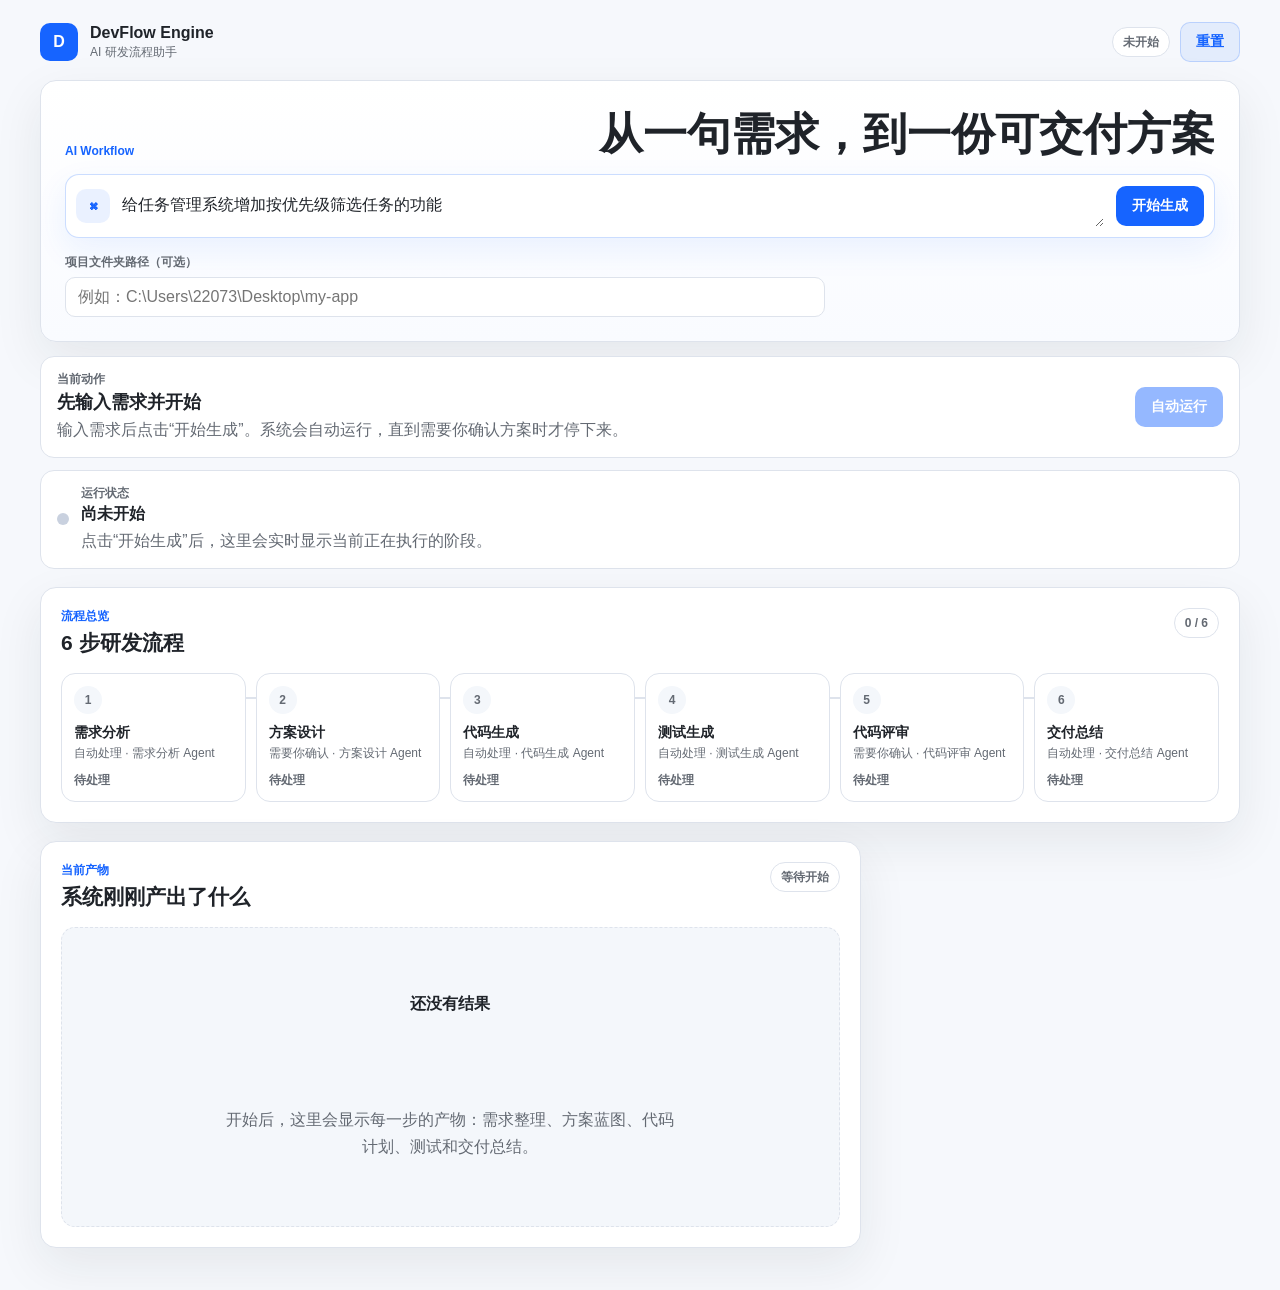
==== index.html @ 7a8cbd8c "feat: bind workflow to project folder path" ====
<!DOCTYPE html>
<html lang="zh-CN">
<head>
  <meta charset="UTF-8">
  <meta name="viewport" content="width=device-width, initial-scale=1.0">
  <title>DevFlow Engine</title>
  <link rel="stylesheet" href="styles.css">
</head>
<body>
  <main class="app-shell" id="top">
    <header class="app-header">
      <a class="brand" href="#top" aria-label="DevFlow Engine">
        <span class="brand-mark">D</span>
        <span>
          <strong>DevFlow Engine</strong>
          <small>AI 研发流程助手</small>
        </span>
      </a>
      <div class="header-actions">
        <span class="status-pill" id="pipelineStatus">未开始</span>
        <button class="ghost-button" id="resetButton" type="button">重置</button>
      </div>
    </header>

    <section class="command-center" id="runner" aria-labelledby="runnerTitle">
      <div class="intro-copy">
        <p class="eyebrow">AI Workflow</p>
        <h1 id="runnerTitle">从一句需求，到一份可交付方案</h1>
      </div>

      <form class="request-command" id="requestForm">
        <span class="command-icon">⌘</span>
        <textarea id="requirementInput" rows="1">给任务管理系统增加按优先级筛选任务的功能</textarea>
        <button class="primary-button" type="submit">开始生成</button>
      </form>
      <label class="project-path-field" for="projectPathInput">
        <span>项目文件夹路径（可选）</span>
        <input id="projectPathInput" type="text" placeholder="例如：C:\Users\22073\Desktop\my-app">
      </label>
    </section>

    <section class="next-strip" aria-live="polite">
      <div>
        <span>当前动作</span>
        <strong id="nextStepTitle">先输入需求并开始</strong>
        <p id="nextStepHint">点击“开始生成”，系统会先把你的需求整理成可执行的研发任务。</p>
      </div>
      <div class="action-buttons">
        <button class="primary-button" id="runButton" type="button" disabled>自动运行</button>
        <button class="secondary-button hidden" id="autoRunButton" type="button" disabled>自动到确认点</button>
      </div>
    </section>

    <section class="run-monitor" id="runMonitor" aria-live="polite">
      <div class="run-dot" id="runDot"></div>
      <div>
        <span>运行状态</span>
        <strong id="runMonitorTitle">尚未开始</strong>
        <p id="runMonitorDetail">点击“开始生成”后，这里会实时显示当前正在执行的阶段。</p>
      </div>
    </section>

    <section class="flow-board" aria-labelledby="stageTitle">
      <div class="flow-heading">
        <div>
          <p class="eyebrow">流程总览</p>
          <h2 id="stageTitle">6 步研发流程</h2>
        </div>
        <span class="mini-badge" id="stageCount">0 / 6</span>
      </div>
      <ol class="stage-list" id="stageList"></ol>
    </section>

    <section class="workbench-grid">
      <section class="artifact-panel" id="artifacts" aria-labelledby="artifactTitle">
        <div class="section-heading">
          <div>
            <p class="eyebrow">当前产物</p>
            <h2 id="artifactTitle">系统刚刚产出了什么</h2>
          </div>
          <span class="mini-badge" id="currentAgent">等待开始</span>
        </div>

        <div class="artifact-empty" id="artifactEmpty">
          <strong>还没有结果</strong>
          <p>开始后，这里会显示每一步的产物：需求整理、方案蓝图、代码计划、测试和交付总结。</p>
        </div>

        <article class="artifact-card hidden" id="artifactCard">
          <div class="artifact-meta">
            <span id="artifactStage">阶段</span>
            <span id="artifactTime">时间</span>
          </div>
          <pre id="artifactContent"></pre>
        </article>

        <section class="visual-plan hidden" id="visualPlan" aria-label="方案设计蓝图">
          <div class="visual-plan-header">
            <span>方案蓝图</span>
            <strong id="visualPlanTitle">方案蓝图</strong>
            <p id="visualPlanSummary"></p>
          </div>
          <div class="blueprint-flow" id="blueprintFlow"></div>
          <figure class="pencil-preview">
            <img id="pencilSketchImage" src="docs/assets/pencil-blueprint.svg" alt="Pencil 草图预览">
          </figure>
          <div class="blueprint-risks" id="blueprintRisks"></div>
          <a class="pencil-link hidden" id="pencilSketchLink" href="#" target="_blank" rel="noreferrer">
            打开 Pencil 草图文件
          </a>
        </section>
      </section>

      <section class="review-panel hidden" id="review" aria-labelledby="reviewTitle">
        <div class="section-heading">
          <div>
            <p class="eyebrow">人工确认</p>
            <h2 id="reviewTitle">人工确认</h2>
          </div>
          <span class="mini-badge" id="reviewState">暂时不用确认</span>
        </div>

        <div class="review-empty" id="reviewEmpty">
          <strong>现在不用你审批</strong>
          <p>只有“方案设计”和“代码评审”会暂停。其他步骤系统会自己继续。</p>
        </div>

        <div class="review-controls hidden" id="reviewControls">
          <p class="review-tip">看完上面的产物后，选择是否让流程继续。打回会让系统带着你的原因重新生成这一阶段。</p>
          <label for="rejectReason">如果要打回，写一句原因</label>
          <textarea id="rejectReason" rows="3" placeholder="例如：缺少空状态处理"></textarea>
          <div class="review-actions">
            <button class="approve-button" id="approveButton" type="button">通过，继续下一步</button>
            <button class="reject-button" id="rejectButton" type="button">打回，重新生成</button>
          </div>
        </div>
      </section>
    </section>
  </main>

  <script src="pipeline-core.js"></script>
  <script src="script.js"></script>
</body>
</html>
---- styles.css ----
:root {
  --bg: #f6f8fc;
  --surface: #ffffff;
  --surface-soft: #f4f7fb;
  --ink: #1f2329;
  --muted: #646a73;
  --line: #dee3ec;
  --blue: #1664ff;
  --blue-dark: #0f49d1;
  --green: #12b886;
  --orange: #f59f00;
  --red: #f54a45;
  --shadow: 0 18px 50px rgba(31, 35, 41, 0.08);
}

* {
  box-sizing: border-box;
}

body {
  min-width: 320px;
  margin: 0;
  color: var(--ink);
  background: var(--bg);
  font-family: "Aptos", "Segoe UI", "Microsoft YaHei", sans-serif;
}

button,
textarea,
input {
  font: inherit;
}

button {
  cursor: pointer;
}

button:disabled {
  cursor: not-allowed;
  opacity: 0.45;
}

.app-shell {
  width: min(1200px, calc(100% - 32px));
  margin: 0 auto;
  padding: 22px 0 42px;
}

.app-header {
  display: flex;
  align-items: center;
  justify-content: space-between;
  gap: 16px;
  margin-bottom: 18px;
}

.brand {
  display: flex;
  align-items: center;
  gap: 12px;
  color: inherit;
  text-decoration: none;
}

.brand-mark {
  display: grid;
  place-items: center;
  width: 38px;
  height: 38px;
  border-radius: 10px;
  color: #fff;
  background: var(--blue);
  font-weight: 900;
}

.brand strong,
.brand small {
  display: block;
}

.brand small {
  margin-top: 2px;
  color: var(--muted);
  font-size: 12px;
}

.header-actions,
.action-buttons,
.review-actions {
  display: flex;
  flex-wrap: wrap;
  align-items: center;
  gap: 10px;
}

.status-pill,
.mini-badge {
  display: inline-flex;
  align-items: center;
  min-height: 30px;
  padding: 0 10px;
  border: 1px solid var(--line);
  border-radius: 999px;
  color: var(--muted);
  background: var(--surface);
  font-size: 12px;
  font-weight: 800;
}

.status-pill.is-running {
  color: var(--blue);
  border-color: rgba(22, 100, 255, 0.22);
  background: rgba(22, 100, 255, 0.08);
}

.status-pill.is-review {
  color: #9a5b00;
  border-color: rgba(245, 159, 0, 0.28);
  background: rgba(245, 159, 0, 0.12);
}

.status-pill.is-done {
  color: #087f5b;
  border-color: rgba(18, 184, 134, 0.28);
  background: rgba(18, 184, 134, 0.12);
}

.command-center {
  display: grid;
  gap: 16px;
  padding: 24px;
  border: 1px solid var(--line);
  border-radius: 16px;
  background:
    linear-gradient(180deg, #ffffff 0%, #f9fbff 100%);
  box-shadow: var(--shadow);
}

.intro-copy {
  display: flex;
  align-items: end;
  justify-content: space-between;
  gap: 18px;
}

.eyebrow {
  margin: 0;
  color: var(--blue);
  font-size: 12px;
  font-weight: 900;
  letter-spacing: 0;
}

h1,
h2,
p {
  margin-top: 0;
}

.intro-copy h1 {
  margin: 4px 0 0;
  font-size: clamp(28px, 4vw, 44px);
  line-height: 1.12;
}

.request-command {
  display: grid;
  grid-template-columns: auto minmax(0, 1fr) auto;
  align-items: center;
  gap: 12px;
  padding: 10px;
  border: 1px solid rgba(22, 100, 255, 0.22);
  border-radius: 14px;
  background: #fff;
  box-shadow: 0 12px 32px rgba(22, 100, 255, 0.08);
}

.command-icon {
  display: grid;
  place-items: center;
  width: 34px;
  height: 34px;
  border-radius: 10px;
  color: var(--blue);
  background: rgba(22, 100, 255, 0.09);
  font-weight: 900;
}

textarea,
input {
  width: 100%;
  border: 1px solid var(--line);
  border-radius: 10px;
  color: var(--ink);
  background: #fff;
  outline: none;
}

textarea {
  min-height: 42px;
  resize: vertical;
  padding: 10px 12px;
  line-height: 1.55;
}

input {
  min-height: 40px;
  padding: 0 12px;
}

.request-command textarea {
  min-height: 42px;
  border: 0;
  padding: 8px 0;
}

textarea:focus,
input:focus {
  border-color: rgba(22, 100, 255, 0.58);
  box-shadow: 0 0 0 3px rgba(22, 100, 255, 0.1);
}

.request-command textarea:focus {
  box-shadow: none;
}

.project-path-field {
  display: grid;
  gap: 6px;
  max-width: 760px;
}

.project-path-field span {
  color: var(--muted);
  font-size: 12px;
  font-weight: 900;
}

.primary-button,
.secondary-button,
.ghost-button,
.approve-button,
.reject-button {
  min-height: 40px;
  border: 1px solid transparent;
  border-radius: 10px;
  padding: 0 15px;
  font-size: 14px;
  font-weight: 850;
}

.primary-button {
  color: #fff;
  background: var(--blue);
}

.primary-button:hover {
  background: var(--blue-dark);
}

.secondary-button,
.ghost-button {
  color: var(--blue);
  border-color: rgba(22, 100, 255, 0.2);
  background: rgba(22, 100, 255, 0.08);
}

.approve-button {
  color: #fff;
  background: var(--green);
}

.reject-button {
  color: #fff;
  background: var(--red);
}

.next-strip {
  display: flex;
  align-items: center;
  justify-content: space-between;
  gap: 16px;
  margin-top: 14px;
  padding: 14px 16px;
  border: 1px solid var(--line);
  border-radius: 14px;
  background: var(--surface);
}

.next-strip span {
  display: block;
  color: var(--muted);
  font-size: 12px;
  font-weight: 900;
}

.next-strip strong {
  display: block;
  margin-top: 2px;
  font-size: 18px;
}

.next-strip p {
  margin: 4px 0 0;
  color: var(--muted);
  line-height: 1.55;
}

.run-monitor {
  display: grid;
  grid-template-columns: auto minmax(0, 1fr);
  gap: 12px;
  align-items: center;
  margin-top: 12px;
  padding: 14px 16px;
  border: 1px solid var(--line);
  border-radius: 14px;
  background: #fff;
}

.run-dot {
  width: 12px;
  height: 12px;
  border-radius: 999px;
  background: #c9d1df;
}

.run-monitor span {
  display: block;
  color: var(--muted);
  font-size: 12px;
  font-weight: 900;
}

.run-monitor strong {
  display: block;
  margin-top: 2px;
  font-size: 16px;
}

.run-monitor p {
  margin: 4px 0 0;
  color: var(--muted);
  line-height: 1.55;
}

.run-monitor.is-running {
  border-color: rgba(22, 100, 255, 0.24);
  background: #f5f8ff;
}

.run-monitor.is-running .run-dot {
  background: var(--blue);
  animation: pulse 1s ease-in-out infinite;
}

.run-monitor.is-review {
  border-color: rgba(245, 159, 0, 0.3);
  background: #fff9ed;
}

.run-monitor.is-review .run-dot {
  background: var(--orange);
}

.run-monitor.is-done {
  border-color: rgba(18, 184, 134, 0.3);
  background: #f0fbf7;
}

.run-monitor.is-done .run-dot {
  background: var(--green);
}

@keyframes pulse {
  0% {
    transform: scale(1);
    box-shadow: 0 0 0 0 rgba(22, 100, 255, 0.32);
  }
  70% {
    transform: scale(1.08);
    box-shadow: 0 0 0 8px rgba(22, 100, 255, 0);
  }
  100% {
    transform: scale(1);
    box-shadow: 0 0 0 0 rgba(22, 100, 255, 0);
  }
}

.flow-board,
.artifact-panel,
.review-panel {
  margin-top: 18px;
  border: 1px solid var(--line);
  border-radius: 16px;
  background: var(--surface);
  box-shadow: var(--shadow);
}

.flow-board {
  padding: 20px;
}

.flow-heading,
.section-heading {
  display: flex;
  align-items: start;
  justify-content: space-between;
  gap: 14px;
  margin-bottom: 16px;
}

.flow-heading h2,
.section-heading h2 {
  margin: 4px 0 0;
  font-size: 21px;
}

.stage-list {
  position: relative;
  display: grid;
  grid-template-columns: repeat(6, minmax(0, 1fr));
  gap: 10px;
  padding: 0;
  margin: 0;
  list-style: none;
}

.stage-list::before {
  content: "";
  position: absolute;
  top: 24px;
  right: 6%;
  left: 6%;
  height: 2px;
  background: var(--line);
}

.stage-item {
  position: relative;
  display: grid;
  gap: 10px;
  min-height: 118px;
  padding: 12px;
  border: 1px solid var(--line);
  border-radius: 14px;
  background: #fff;
}

.stage-index {
  z-index: 1;
  display: grid;
  place-items: center;
  width: 28px;
  height: 28px;
  border-radius: 999px;
  color: var(--muted);
  background: var(--surface-soft);
  font-size: 12px;
  font-weight: 900;
}

.stage-item strong {
  display: block;
  font-size: 14px;
}

.stage-item small {
  display: block;
  margin-top: 3px;
  color: var(--muted);
  font-size: 12px;
  line-height: 1.45;
}

.stage-state {
  align-self: end;
  color: var(--muted);
  font-size: 12px;
  font-weight: 850;
}

.stage-item.is-current {
  border-color: rgba(22, 100, 255, 0.5);
  background: #f5f8ff;
  box-shadow: inset 0 0 0 1px rgba(22, 100, 255, 0.18);
}

.stage-item.is-current .stage-index {
  color: #fff;
  background: var(--blue);
}

.stage-item.is-complete .stage-index {
  color: #fff;
  background: var(--green);
}

.workbench-grid {
  display: grid;
  grid-template-columns: minmax(0, 1fr) minmax(320px, 0.44fr);
  gap: 18px;
  align-items: start;
}

.artifact-panel,
.review-panel {
  padding: 20px;
}

.review-panel {
  position: sticky;
  top: 16px;
}

.artifact-empty,
.review-empty {
  display: grid;
  min-height: 300px;
  place-items: center;
  padding: 24px;
  border: 1px dashed var(--line);
  border-radius: 14px;
  color: var(--muted);
  text-align: center;
  background: var(--surface-soft);
}

.artifact-empty strong,
.review-empty strong {
  display: block;
  color: var(--ink);
}

.artifact-empty p,
.review-empty p {
  max-width: 460px;
  margin: 8px 0 0;
  line-height: 1.65;
}

.artifact-card {
  border: 1px solid var(--line);
  border-radius: 14px;
  overflow: hidden;
  background: #fff;
}

.artifact-meta {
  display: flex;
  justify-content: space-between;
  gap: 12px;
  padding: 12px 14px;
  color: var(--muted);
  border-bottom: 1px solid var(--line);
  background: var(--surface-soft);
  font-size: 12px;
  font-weight: 800;
}

pre {
  min-height: 260px;
  max-height: 430px;
  margin: 0;
  padding: 18px;
  overflow: auto;
  color: var(--ink);
  white-space: pre-wrap;
  word-break: break-word;
  line-height: 1.75;
  font-family: "Microsoft YaHei", "Segoe UI", sans-serif;
  font-size: 14px;
}

.visual-plan {
  margin-top: 14px;
  padding: 16px;
  border: 1px solid rgba(22, 100, 255, 0.22);
  border-radius: 14px;
  background: #f8fbff;
}

.visual-plan-header {
  display: grid;
  gap: 4px;
  margin-bottom: 14px;
}

.visual-plan-header span {
  color: var(--blue);
  font-size: 12px;
  font-weight: 900;
}

.visual-plan-header strong {
  font-size: 18px;
}

.visual-plan-header p {
  margin: 0;
  color: var(--muted);
  line-height: 1.6;
}

.blueprint-flow {
  display: grid;
  grid-template-columns: repeat(4, minmax(0, 1fr));
  gap: 10px;
}

.blueprint-node {
  position: relative;
  min-height: 118px;
  padding: 14px;
  border: 1px solid var(--line);
  border-radius: 12px;
  background: #fff;
}

.blueprint-node::after {
  content: "→";
  position: absolute;
  top: 50%;
  right: -14px;
  z-index: 1;
  color: var(--blue);
  font-weight: 900;
  transform: translateY(-50%);
}

.blueprint-node:last-child::after {
  display: none;
}

.blueprint-node span {
  display: inline-flex;
  margin-bottom: 10px;
  padding: 4px 8px;
  border-radius: 999px;
  color: #fff;
  background: var(--blue);
  font-size: 11px;
  font-weight: 900;
}

.blueprint-node strong {
  display: block;
  margin-bottom: 6px;
}

.blueprint-node p {
  margin: 0;
  color: var(--muted);
  font-size: 13px;
  line-height: 1.5;
}

.blueprint-risks {
  display: flex;
  flex-wrap: wrap;
  gap: 8px;
  margin-top: 12px;
}

.blueprint-risks span {
  padding: 6px 10px;
  border: 1px solid rgba(245, 159, 0, 0.28);
  border-radius: 999px;
  color: #9a5b00;
  background: rgba(245, 159, 0, 0.11);
  font-size: 12px;
  font-weight: 850;
}

.pencil-preview {
  margin: 14px 0 0;
  padding: 10px;
  border: 1px solid var(--line);
  border-radius: 14px;
  background: #fff;
}

.pencil-preview img {
  display: block;
  width: 100%;
  height: auto;
  border-radius: 10px;
}

.pencil-link {
  display: inline-flex;
  margin-top: 14px;
  color: var(--blue);
  font-size: 13px;
  font-weight: 850;
  text-decoration: none;
}

.pencil-link:hover {
  text-decoration: underline;
}

.review-controls {
  display: grid;
  gap: 12px;
}

.review-tip {
  margin: 0;
  color: var(--muted);
  line-height: 1.65;
}

.review-controls label {
  font-size: 13px;
  font-weight: 850;
}

.hidden {
  display: none !important;
}

@media (max-width: 980px) {
  .request-command,
  .workbench-grid {
    grid-template-columns: 1fr;
  }

  .stage-list {
    grid-template-columns: repeat(3, minmax(0, 1fr));
  }

  .stage-list::before {
    display: none;
  }
}

@media (max-width: 720px) {
  .app-shell {
    width: min(100% - 20px, 1200px);
    padding-top: 12px;
  }

  .app-header,
  .next-strip,
  .flow-heading,
  .section-heading {
    align-items: stretch;
    flex-direction: column;
  }

  .command-center,
  .flow-board,
  .artifact-panel,
  .review-panel {
    padding: 16px;
  }

  .stage-list,
  .blueprint-flow {
    grid-template-columns: 1fr;
  }

  .blueprint-node::after {
    top: auto;
    right: 16px;
    bottom: -18px;
    transform: rotate(90deg);
  }
}
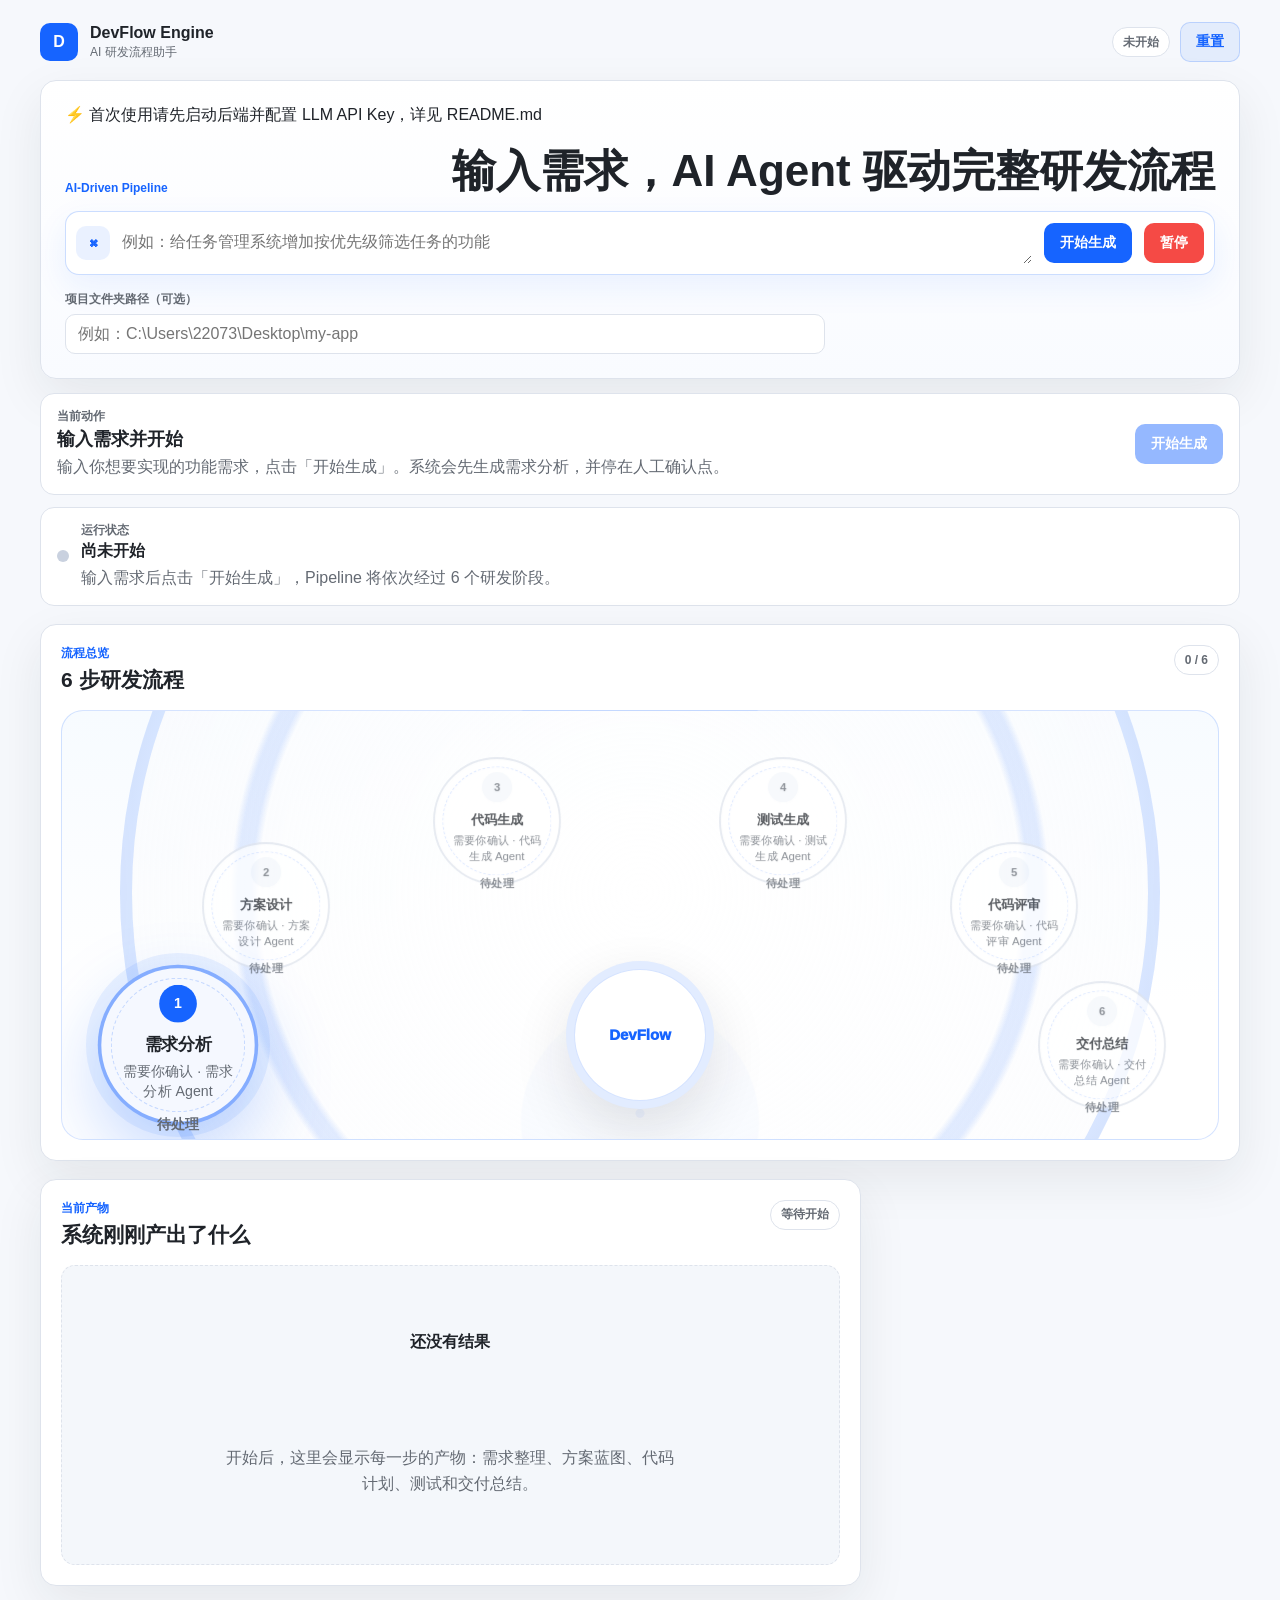
==== commit 72ba40f7: "@ feat: semi-circle stage wheel with positioned wheel items Current state: 6 stages arranged on a se" ====
--- a/index.html
+++ b/index.html
@@ -4,7 +4,7 @@
   <meta charset="UTF-8">
   <meta name="viewport" content="width=device-width, initial-scale=1.0">
   <title>DevFlow Engine</title>
-  <link rel="stylesheet" href="styles.css">
+  <link rel="stylesheet" href="styles.css?v=wheel-dial-2">
 </head>
 <body>
   <main class="app-shell" id="top">
@@ -23,15 +23,19 @@
     </header>
 
     <section class="command-center" id="runner" aria-labelledby="runnerTitle">
+      <div class="setup-hint" id="setupHint">
+        <span>⚡ 首次使用请先启动后端并配置 LLM API Key，详见 README.md</span>
+      </div>
       <div class="intro-copy">
-        <p class="eyebrow">AI Workflow</p>
-        <h1 id="runnerTitle">从一句需求，到一份可交付方案</h1>
+        <p class="eyebrow">AI-Driven Pipeline</p>
+        <h1 id="runnerTitle">输入需求，AI Agent 驱动完整研发流程</h1>
       </div>
 
       <form class="request-command" id="requestForm">
         <span class="command-icon">⌘</span>
-        <textarea id="requirementInput" rows="1">给任务管理系统增加按优先级筛选任务的功能</textarea>
+        <textarea id="requirementInput" rows="1" placeholder="例如：给任务管理系统增加按优先级筛选任务的功能"></textarea>
         <button class="primary-button" type="submit">开始生成</button>
+        <button class="pause-button" id="stopButton" type="button">暂停</button>
       </form>
       <label class="project-path-field" for="projectPathInput">
         <span>项目文件夹路径（可选）</span>
@@ -60,6 +64,42 @@
       </div>
     </section>
 
+    <section class="delivery-package hidden" id="deliveryPackage" aria-labelledby="deliveryTitle">
+      <div class="section-heading">
+        <div>
+          <p class="eyebrow">最终成果</p>
+          <h2 id="deliveryTitle">产品预览与交付包</h2>
+        </div>
+        <a class="secondary-button" id="productPreviewLink" href="#" target="_blank" rel="noreferrer">打开产品</a>
+      </div>
+
+      <div class="product-preview-frame">
+        <iframe id="productPreviewFrame" title="最终产品预览"></iframe>
+      </div>
+
+      <div class="delivery-grid">
+        <article>
+          <span>产品变化</span>
+          <strong id="deliverySummaryTitle">等待生成</strong>
+          <p id="deliverySummaryText">流程完成后，这里会显示最终产品和交付说明。</p>
+        </article>
+        <article>
+          <span>验收方式</span>
+          <strong id="deliveryValidationTitle">等待生成</strong>
+          <p id="deliveryValidationText">流程完成后，这里会显示怎么验证产品可用。</p>
+        </article>
+        <article>
+          <span>变更文件</span>
+          <ul id="deliveryFiles"></ul>
+        </article>
+      </div>
+
+      <label class="mr-draft" for="mrDraft">
+        <span>MR 描述草稿</span>
+        <textarea id="mrDraft" readonly rows="8"></textarea>
+      </label>
+    </section>
+
     <section class="flow-board" aria-labelledby="stageTitle">
       <div class="flow-heading">
         <div>
@@ -91,8 +131,27 @@
             <span id="artifactStage">阶段</span>
             <span id="artifactTime">时间</span>
           </div>
-          <pre id="artifactContent"></pre>
-        </article>
+          <section class="prd-map hidden" id="prdMap" aria-label="PRD 图谱">
+            <div class="visual-plan-header">
+              <span>PRD 图谱</span>
+              <strong id="prdMapTitle">需求结构图</strong>
+              <p>把需求目标、核心功能、交互原型和验收标准压缩成一张可审阅的结构图。</p>
+            </div>
+            <div class="prd-map-flow" id="prdMapFlow"></div>
+          </section>
+          <div class="markdown-document" id="artifactContent"></div>
+        </article>
+
+        <section class="prototype-preview hidden" id="prototypePreview" aria-label="需求原型预览">
+          <div class="visual-plan-header">
+            <span>需求原型</span>
+            <strong id="prototypeTitle">低保真原型预览</strong>
+            <p id="prototypeDesc">AI 产品经理根据需求分析自动生成的原型页面，帮助你直观理解需求</p>
+          </div>
+          <div class="product-preview-frame">
+            <iframe id="prototypeFrame" title="需求原型预览" sandbox="allow-scripts"></iframe>
+          </div>
+        </section>
 
         <section class="visual-plan hidden" id="visualPlan" aria-label="方案设计蓝图">
           <div class="visual-plan-header">
@@ -122,7 +181,7 @@
 
         <div class="review-empty" id="reviewEmpty">
           <strong>现在不用你审批</strong>
-          <p>只有“方案设计”和“代码评审”会暂停。其他步骤系统会自己继续。</p>
+          <p>每个阶段产出后都会停下来等你确认，通过后才会进入下一环节。</p>
         </div>
 
         <div class="review-controls hidden" id="reviewControls">
@@ -138,7 +197,29 @@
     </section>
   </main>
 
-  <script src="pipeline-core.js"></script>
-  <script src="script.js"></script>
+  <div class="clarification-modal hidden" id="clarificationModal" role="dialog" aria-modal="true" aria-labelledby="clarificationTitle">
+    <form class="clarification-dialog" id="clarificationForm">
+      <div class="clarification-header">
+        <span>需求澄清</span>
+        <strong id="clarificationTitle">先回答几个关键问题</strong>
+        <p>这些回答会和你的原始需求一起交给需求分析 Agent，避免它自己猜。</p>
+      </div>
+      <div class="clarification-original">
+        <span>原始需求</span>
+        <p id="clarificationRequirement"></p>
+      </div>
+      <div class="clarification-questions" id="clarificationQuestions"></div>
+      <div class="clarification-actions">
+        <button class="ghost-button" id="clarificationCancel" type="button">先不生成</button>
+        <button class="secondary-button" id="clarificationRecommend" type="button">使用推荐回答</button>
+        <button class="primary-button" type="submit">提交回答并生成 PRD</button>
+      </div>
+    </form>
+  </div>
+
+  <script src="pipeline-core.js?v=wheel-dial-2"></script>
+  <script src="clarification-flow.js?v=wheel-dial-2"></script>
+  <script src="artifact-renderer.js?v=wheel-dial-2"></script>
+  <script src="script.js?v=wheel-dial-2"></script>
 </body>
 </html>
--- a/styles.css
+++ b/styles.css
@@ -165,7 +165,7 @@
 
 .request-command {
   display: grid;
-  grid-template-columns: auto minmax(0, 1fr) auto;
+  grid-template-columns: auto minmax(0, 1fr) auto auto;
   align-items: center;
   gap: 12px;
   padding: 10px;
@@ -239,14 +239,19 @@
 .primary-button,
 .secondary-button,
 .ghost-button,
+.pause-button,
 .approve-button,
 .reject-button {
   min-height: 40px;
+  display: inline-flex;
+  align-items: center;
+  justify-content: center;
   border: 1px solid transparent;
   border-radius: 10px;
   padding: 0 15px;
   font-size: 14px;
   font-weight: 850;
+  text-decoration: none;
 }
 
 .primary-button {
@@ -263,6 +268,17 @@
   color: var(--blue);
   border-color: rgba(22, 100, 255, 0.2);
   background: rgba(22, 100, 255, 0.08);
+}
+
+.pause-button {
+  color: #fff;
+  background: var(--red);
+}
+
+
+.secondary-button.is-disabled {
+  pointer-events: none;
+  opacity: 0.45;
 }
 
 .approve-button {
@@ -372,6 +388,77 @@
   background: var(--green);
 }
 
+.delivery-package {
+  display: grid;
+  gap: 16px;
+  margin-top: 18px;
+  padding: 20px;
+  border: 1px solid rgba(18, 184, 134, 0.28);
+  border-radius: 16px;
+  background: #fff;
+  box-shadow: var(--shadow);
+}
+
+.product-preview-frame {
+  overflow: hidden;
+  border: 1px solid var(--line);
+  border-radius: 12px;
+  background: #fff;
+}
+
+.product-preview-frame iframe {
+  display: block;
+  width: 100%;
+  height: min(520px, 70vh);
+  border: 0;
+}
+
+.delivery-grid {
+  display: grid;
+  grid-template-columns: minmax(0, 1fr) minmax(260px, 0.8fr);
+  gap: 14px;
+}
+
+.delivery-grid article,
+.mr-draft {
+  display: grid;
+  gap: 8px;
+  padding: 14px;
+  border: 1px solid var(--line);
+  border-radius: 12px;
+  background: var(--surface-soft);
+}
+
+.delivery-grid span,
+.mr-draft span {
+  color: var(--muted);
+  font-size: 12px;
+  font-weight: 900;
+}
+
+.delivery-grid strong {
+  line-height: 1.35;
+}
+
+.delivery-grid p,
+.delivery-grid ul {
+  margin: 0;
+  color: var(--muted);
+}
+
+.delivery-grid ul {
+  display: grid;
+  gap: 6px;
+  padding-left: 18px;
+}
+
+.mr-draft textarea {
+  min-height: 180px;
+  font-family: "Cascadia Code", Consolas, monospace;
+  font-size: 13px;
+  background: #fff;
+}
+
 @keyframes pulse {
   0% {
     transform: scale(1);
@@ -418,22 +505,53 @@
 
 .stage-list {
   position: relative;
-  display: grid;
-  grid-template-columns: repeat(6, minmax(0, 1fr));
-  gap: 10px;
+  min-height: 430px;
   padding: 0;
   margin: 0;
   list-style: none;
+  overflow: hidden;
+  border: 1px solid rgba(22, 100, 255, 0.18);
+  border-radius: 22px;
+  background:
+    radial-gradient(circle at 50% 94%, rgba(22, 100, 255, 0.24) 0 4px, transparent 5px),
+    radial-gradient(circle at 50% 96%, rgba(22, 100, 255, 0.09) 0 118px, transparent 120px),
+    linear-gradient(180deg, #f7fbff 0%, #ffffff 68%);
 }
 
 .stage-list::before {
   content: "";
   position: absolute;
-  top: 24px;
-  right: 6%;
-  left: 6%;
-  height: 2px;
-  background: var(--line);
+  right: 5%;
+  bottom: -64%;
+  left: 5%;
+  aspect-ratio: 1 / 1;
+  border: 12px solid rgba(22, 100, 255, 0.16);
+  border-bottom-color: rgba(22, 100, 255, 0.02);
+  border-radius: 999px;
+  background:
+    radial-gradient(circle, transparent 0 53%, rgba(22, 100, 255, 0.12) 54% 56%, transparent 57%),
+    radial-gradient(circle at 50% 50%, rgba(255, 255, 255, 0.92), rgba(246, 248, 252, 0.42));
+}
+
+.stage-list::after {
+  content: "DevFlow";
+  position: absolute;
+  left: 50%;
+  bottom: 30px;
+  transform: translateX(-50%);
+  display: grid;
+  place-items: center;
+  width: 132px;
+  height: 132px;
+  border: 8px solid rgba(22, 100, 255, 0.12);
+  border-radius: 999px;
+  color: var(--blue);
+  background: #fff;
+  box-shadow:
+    0 22px 56px rgba(31, 35, 41, 0.12),
+    inset 0 0 0 1px rgba(22, 100, 255, 0.18);
+  font-size: 15px;
+  font-weight: 950;
 }
 
 .stage-item {
@@ -447,17 +565,55 @@
   background: #fff;
 }
 
+.stage-wheel-item {
+  position: absolute;
+  left: var(--wheel-x);
+  top: var(--wheel-y);
+  z-index: 2;
+  display: grid;
+  place-items: center;
+  width: 136px;
+  height: 136px;
+  min-height: 136px;
+  padding: 14px;
+  border-width: 2px;
+  border-radius: 999px;
+  text-align: center;
+  transform: translate(-50%, -50%) scale(0.94);
+  transition:
+    left 480ms ease,
+    top 480ms ease,
+    transform 260ms ease,
+    box-shadow 260ms ease,
+    opacity 260ms ease;
+}
+
+.stage-wheel-item::before {
+  content: "";
+  position: absolute;
+  inset: 8px;
+  z-index: -1;
+  border: 1px dashed rgba(22, 100, 255, 0.2);
+  border-radius: inherit;
+}
+
 .stage-index {
   z-index: 1;
   display: grid;
   place-items: center;
-  width: 28px;
-  height: 28px;
+  width: 32px;
+  height: 32px;
   border-radius: 999px;
   color: var(--muted);
   background: var(--surface-soft);
   font-size: 12px;
   font-weight: 900;
+}
+
+.stage-copy {
+  display: grid;
+  gap: 2px;
+  justify-items: center;
 }
 
 .stage-item strong {
@@ -473,6 +629,14 @@
   line-height: 1.45;
 }
 
+.stage-wheel-item small {
+  max-width: 96px;
+  display: -webkit-box;
+  overflow: hidden;
+  -webkit-box-orient: vertical;
+  -webkit-line-clamp: 2;
+}
+
 .stage-state {
   align-self: end;
   color: var(--muted);
@@ -480,20 +644,54 @@
   font-weight: 850;
 }
 
-.stage-item.is-current {
+.stage-item.is-current,
+.stage-wheel-item.is-current {
   border-color: rgba(22, 100, 255, 0.5);
   background: #f5f8ff;
   box-shadow: inset 0 0 0 1px rgba(22, 100, 255, 0.18);
 }
 
-.stage-item.is-current .stage-index {
+.stage-wheel-item.is-current {
+  z-index: 4;
+  border-width: 3px;
+  transform: translate(-50%, -50%) scale(1.18);
+  box-shadow:
+    0 26px 64px rgba(22, 100, 255, 0.26),
+    0 0 0 10px rgba(22, 100, 255, 0.08);
+}
+
+.stage-item.is-current .stage-index,
+.stage-wheel-item.is-current .stage-index {
   color: #fff;
   background: var(--blue);
 }
 
-.stage-item.is-complete .stage-index {
+.stage-item.is-complete .stage-index,
+.stage-wheel-item.is-complete .stage-index {
   color: #fff;
   background: var(--green);
+}
+
+.stage-wheel-item.is-complete {
+  border-color: rgba(18, 184, 134, 0.26);
+  background: #f6fffb;
+}
+
+.stage-wheel-item.is-complete::before {
+  border-color: rgba(18, 184, 134, 0.28);
+}
+
+.stage-wheel-item.is-pending {
+  opacity: 0.74;
+}
+
+.stage-wheel-item:hover {
+  z-index: 5;
+  transform: translate(-50%, -50%) scale(1.08);
+}
+
+.stage-wheel-item.is-current:hover {
+  transform: translate(-50%, -50%) scale(1.2);
 }
 
 .workbench-grid {
@@ -558,18 +756,207 @@
   font-weight: 800;
 }
 
-pre {
+.markdown-document {
   min-height: 260px;
   max-height: 430px;
   margin: 0;
   padding: 18px;
   overflow: auto;
   color: var(--ink);
-  white-space: pre-wrap;
-  word-break: break-word;
   line-height: 1.75;
   font-family: "Microsoft YaHei", "Segoe UI", sans-serif;
   font-size: 14px;
+}
+
+.markdown-document h1,
+.markdown-document h2,
+.markdown-document h3,
+.markdown-document h4 {
+  color: #151923;
+  line-height: 1.3;
+}
+
+.markdown-document h1 {
+  margin: 0 0 16px;
+  font-size: 26px;
+}
+
+.markdown-document h2 {
+  margin: 24px 0 10px;
+  padding-bottom: 8px;
+  border-bottom: 1px solid var(--line);
+  font-size: 20px;
+}
+
+.markdown-document h3 {
+  margin: 20px 0 8px;
+  font-size: 17px;
+}
+
+.markdown-document h4 {
+  margin: 16px 0 6px;
+  color: var(--muted);
+  font-size: 14px;
+}
+
+.markdown-document p {
+  margin: 8px 0;
+}
+
+.markdown-document ul,
+.markdown-document ol {
+  display: grid;
+  gap: 6px;
+  margin: 8px 0 14px;
+  padding-left: 22px;
+}
+
+.markdown-document li {
+  padding-left: 2px;
+}
+
+.markdown-document strong {
+  font-weight: 900;
+}
+
+.markdown-document code {
+  padding: 2px 6px;
+  border: 1px solid rgba(22, 100, 255, 0.16);
+  border-radius: 6px;
+  color: #0f49d1;
+  background: rgba(22, 100, 255, 0.07);
+  font-family: "Cascadia Code", Consolas, monospace;
+  font-size: 0.92em;
+}
+
+.markdown-document pre {
+  max-height: 360px;
+  margin: 12px 0;
+  padding: 14px;
+  overflow: auto;
+  border: 1px solid #d7deea;
+  border-radius: 10px;
+  background: #f7f9fd;
+}
+
+.markdown-document pre code {
+  padding: 0;
+  border: 0;
+  color: inherit;
+  background: transparent;
+}
+
+.markdown-document table {
+  width: 100%;
+  margin: 14px 0;
+  border-collapse: collapse;
+  overflow: hidden;
+  border: 1px solid var(--line);
+  border-radius: 10px;
+  font-size: 13px;
+}
+
+.markdown-document th,
+.markdown-document td {
+  padding: 10px 12px;
+  border-bottom: 1px solid var(--line);
+  text-align: left;
+  vertical-align: top;
+}
+
+.markdown-document th {
+  color: #263044;
+  background: #f3f6fb;
+  font-weight: 900;
+}
+
+.markdown-document tr:last-child td {
+  border-bottom: 0;
+}
+
+.prd-map {
+  margin: 16px;
+  padding: 16px;
+  border: 1px solid rgba(22, 100, 255, 0.2);
+  border-radius: 14px;
+  background:
+    linear-gradient(135deg, rgba(22, 100, 255, 0.07), rgba(18, 184, 134, 0.06)),
+    #fff;
+}
+
+.prd-map-flow {
+  display: grid;
+  grid-template-columns: repeat(3, minmax(0, 1fr));
+  gap: 10px;
+}
+
+.prd-node {
+  position: relative;
+  min-height: 154px;
+  padding: 14px;
+  border: 1px solid rgba(31, 35, 41, 0.09);
+  border-radius: 12px;
+  background: rgba(255, 255, 255, 0.88);
+  box-shadow: 0 12px 28px rgba(31, 35, 41, 0.06);
+}
+
+.prd-node::after {
+  content: "";
+  position: absolute;
+  top: 16px;
+  right: 14px;
+  width: 8px;
+  height: 8px;
+  border-radius: 999px;
+  background: var(--blue);
+}
+
+.prd-node-user::after {
+  background: #00b2ff;
+}
+
+.prd-node-feature::after,
+.prd-node-acceptance::after {
+  background: var(--green);
+}
+
+.prd-node-question::after {
+  background: var(--orange);
+}
+
+.prd-node-clear::after {
+  background: #94a3b8;
+}
+
+.prd-node-index {
+  display: inline-flex;
+  margin-bottom: 12px;
+  color: var(--blue);
+  font-size: 12px;
+  font-weight: 900;
+}
+
+.prd-node strong {
+  display: block;
+  margin-bottom: 8px;
+  font-size: 16px;
+}
+
+.prd-node p {
+  margin: 0;
+  color: var(--muted);
+  font-size: 13px;
+  line-height: 1.55;
+}
+
+.prd-node ul {
+  display: grid;
+  gap: 5px;
+  margin: 10px 0 0;
+  padding-left: 16px;
+  color: #465061;
+  font-size: 12px;
+  line-height: 1.45;
 }
 
 .visual-plan {
@@ -716,22 +1103,112 @@
   font-weight: 850;
 }
 
+.clarification-modal {
+  position: fixed;
+  inset: 0;
+  z-index: 50;
+  display: grid;
+  place-items: center;
+  padding: 24px;
+  background: rgba(15, 23, 42, 0.42);
+  backdrop-filter: blur(8px);
+}
+
+.clarification-dialog {
+  display: grid;
+  gap: 16px;
+  width: min(760px, 100%);
+  max-height: min(760px, calc(100vh - 48px));
+  overflow: auto;
+  padding: 22px;
+  border: 1px solid rgba(22, 100, 255, 0.18);
+  border-radius: 18px;
+  background: #fff;
+  box-shadow: 0 28px 80px rgba(15, 23, 42, 0.24);
+}
+
+.clarification-header {
+  display: grid;
+  gap: 5px;
+}
+
+.clarification-header span,
+.clarification-original span,
+.clarification-question span {
+  color: var(--blue);
+  font-size: 12px;
+  font-weight: 950;
+}
+
+.clarification-header strong {
+  font-size: 24px;
+  line-height: 1.25;
+}
+
+.clarification-header p,
+.clarification-original p {
+  margin: 0;
+  color: var(--muted);
+  line-height: 1.65;
+}
+
+.clarification-original {
+  display: grid;
+  gap: 6px;
+  padding: 12px 14px;
+  border: 1px solid var(--line);
+  border-radius: 12px;
+  background: #f8fbff;
+}
+
+.clarification-questions {
+  display: grid;
+  gap: 12px;
+}
+
+.clarification-question {
+  display: grid;
+  gap: 7px;
+  padding: 14px;
+  border: 1px solid var(--line);
+  border-radius: 14px;
+  background: #fff;
+}
+
+.clarification-question strong {
+  font-size: 16px;
+}
+
+.clarification-question small {
+  color: var(--muted);
+  line-height: 1.5;
+}
+
+.clarification-question textarea {
+  min-height: 68px;
+}
+
+.clarification-actions {
+  display: flex;
+  flex-wrap: wrap;
+  justify-content: flex-end;
+  gap: 10px;
+  padding-top: 4px;
+}
+
 .hidden {
   display: none !important;
 }
 
 @media (max-width: 980px) {
   .request-command,
-  .workbench-grid {
+  .workbench-grid,
+  .delivery-grid {
     grid-template-columns: 1fr;
   }
 
   .stage-list {
-    grid-template-columns: repeat(3, minmax(0, 1fr));
-  }
-
-  .stage-list::before {
-    display: none;
+    min-height: 430px;
   }
 }
 
@@ -752,13 +1229,43 @@
   .command-center,
   .flow-board,
   .artifact-panel,
-  .review-panel {
+  .review-panel,
+  .delivery-package {
     padding: 16px;
   }
 
-  .stage-list,
-  .blueprint-flow {
+  .blueprint-flow,
+  .prd-map-flow {
     grid-template-columns: 1fr;
+  }
+
+  .stage-list {
+    min-height: auto;
+    overflow: visible;
+    border-radius: 14px;
+    background: #fff;
+  }
+
+  .stage-list::before,
+  .stage-list::after {
+    display: none;
+  }
+
+  .stage-wheel-item {
+    position: relative;
+    left: auto;
+    top: auto;
+    width: 100%;
+    min-height: 92px;
+    margin-bottom: 10px;
+    transform: none;
+  }
+
+  .stage-wheel-item,
+  .stage-wheel-item:hover,
+  .stage-wheel-item.is-current,
+  .stage-wheel-item.is-current:hover {
+    transform: none;
   }
 
   .blueprint-node::after {
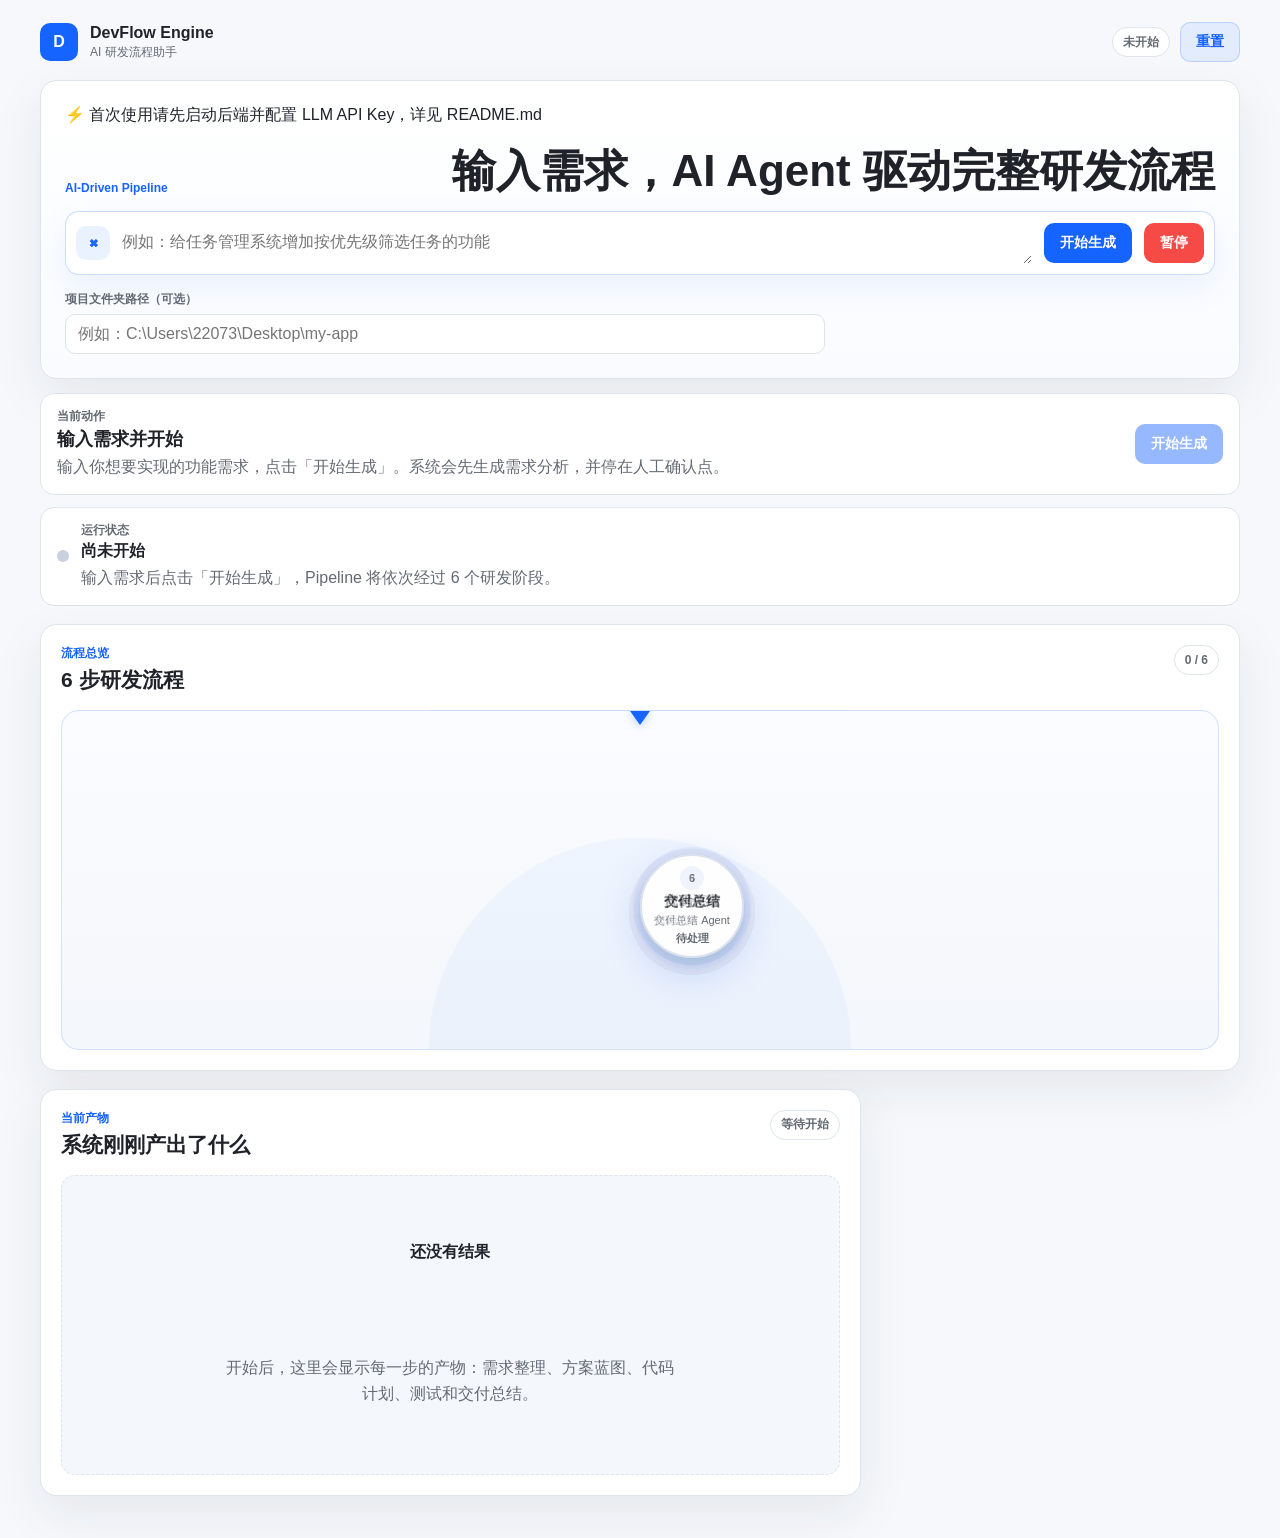
==== commit 8057697f: "@ feat: replace semi-circle stage display with rotating wheel Previously all 6 stages were shown at " ====
--- a/index.html
+++ b/index.html
@@ -4,7 +4,7 @@
   <meta charset="UTF-8">
   <meta name="viewport" content="width=device-width, initial-scale=1.0">
   <title>DevFlow Engine</title>
-  <link rel="stylesheet" href="styles.css?v=wheel-dial-2">
+  <link rel="stylesheet" href="styles.css?v=rotating-wheel-3">
 </head>
 <body>
   <main class="app-shell" id="top">
@@ -108,7 +108,10 @@
         </div>
         <span class="mini-badge" id="stageCount">0 / 6</span>
       </div>
-      <ol class="stage-list" id="stageList"></ol>
+      <div class="stage-wheel-viewport" id="stageWheelViewport">
+	        <div class="stage-wheel-pointer"></div>
+	        <div class="stage-wheel" id="stageWheel"></div>
+	      </div>
     </section>
 
     <section class="workbench-grid">
@@ -217,9 +220,9 @@
     </form>
   </div>
 
-  <script src="pipeline-core.js?v=wheel-dial-2"></script>
-  <script src="clarification-flow.js?v=wheel-dial-2"></script>
-  <script src="artifact-renderer.js?v=wheel-dial-2"></script>
-  <script src="script.js?v=wheel-dial-2"></script>
+  <script src="pipeline-core.js?v=rotating-wheel-3"></script>
+  <script src="clarification-flow.js?v=rotating-wheel-3"></script>
+  <script src="artifact-renderer.js?v=rotating-wheel-3"></script>
+  <script src="script.js?v=rotating-wheel-3"></script>
 </body>
 </html>
--- a/styles.css
+++ b/styles.css
@@ -1,4 +1,4 @@
-:root {
+﻿:root {
   --bg: #f6f8fc;
   --surface: #ffffff;
   --surface-soft: #f4f7fb;
@@ -474,6 +474,8 @@
   }
 }
 
+/* ── Flow Board ── */
+
 .flow-board,
 .artifact-panel,
 .review-panel {
@@ -503,197 +505,143 @@
   font-size: 21px;
 }
 
-.stage-list {
+/* ── Rotating Stage Wheel ── */
+
+.stage-wheel-viewport {
   position: relative;
-  min-height: 430px;
-  padding: 0;
-  margin: 0;
-  list-style: none;
   overflow: hidden;
-  border: 1px solid rgba(22, 100, 255, 0.18);
-  border-radius: 22px;
+  height: 340px;
+  border: 1px solid rgba(22, 100, 255, 0.16);
+  border-radius: 18px;
   background:
-    radial-gradient(circle at 50% 94%, rgba(22, 100, 255, 0.24) 0 4px, transparent 5px),
-    radial-gradient(circle at 50% 96%, rgba(22, 100, 255, 0.09) 0 118px, transparent 120px),
-    linear-gradient(180deg, #f7fbff 0%, #ffffff 68%);
-}
-
-.stage-list::before {
-  content: "";
+    radial-gradient(circle at 50% 100%, rgba(22, 100, 255, 0.04) 0 210px, transparent 212px),
+    linear-gradient(180deg, #fafcff 0%, #f4f7fb 100%);
+}
+
+/* Pointer triangle at top */
+.stage-wheel-pointer {
   position: absolute;
-  right: 5%;
-  bottom: -64%;
-  left: 5%;
-  aspect-ratio: 1 / 1;
-  border: 12px solid rgba(22, 100, 255, 0.16);
-  border-bottom-color: rgba(22, 100, 255, 0.02);
-  border-radius: 999px;
-  background:
-    radial-gradient(circle, transparent 0 53%, rgba(22, 100, 255, 0.12) 54% 56%, transparent 57%),
-    radial-gradient(circle at 50% 50%, rgba(255, 255, 255, 0.92), rgba(246, 248, 252, 0.42));
-}
-
-.stage-list::after {
-  content: "DevFlow";
+  top: 0;
+  left: 50%;
+  z-index: 10;
+  width: 0;
+  height: 0;
+  border-left: 10px solid transparent;
+  border-right: 10px solid transparent;
+  border-top: 14px solid var(--blue);
+  transform: translateX(-50%);
+  filter: drop-shadow(0 2px 4px rgba(22, 100, 255, 0.3));
+}
+
+/* The wheel itself — rotates to bring active stage to top */
+.stage-wheel {
   position: absolute;
   left: 50%;
-  bottom: 30px;
-  transform: translateX(-50%);
-  display: grid;
-  place-items: center;
-  width: 132px;
-  height: 132px;
-  border: 8px solid rgba(22, 100, 255, 0.12);
-  border-radius: 999px;
-  color: var(--blue);
-  background: #fff;
-  box-shadow:
-    0 22px 56px rgba(31, 35, 41, 0.12),
-    inset 0 0 0 1px rgba(22, 100, 255, 0.18);
-  font-size: 15px;
-  font-weight: 950;
-}
-
-.stage-item {
-  position: relative;
-  display: grid;
-  gap: 10px;
-  min-height: 118px;
-  padding: 12px;
-  border: 1px solid var(--line);
-  border-radius: 14px;
-  background: #fff;
-}
-
+  top: 100%;
+  width: 0;
+  height: 0;
+  --wheel-rotation: 0deg;
+  will-change: transform;
+}
+
+.stage-wheel.animating {
+  transition: transform 0.7s cubic-bezier(0.34, 1.56, 0.64, 1);
+}
+
+/* Each stage badge positioned on the wheel circumference */
 .stage-wheel-item {
   position: absolute;
-  left: var(--wheel-x);
-  top: var(--wheel-y);
-  z-index: 2;
+  left: 0;
+  top: 0;
+}
+
+.stage-wheel-item-inner {
   display: grid;
   place-items: center;
-  width: 136px;
-  height: 136px;
-  min-height: 136px;
-  padding: 14px;
-  border-width: 2px;
+  gap: 3px;
+  width: 104px;
+  height: 104px;
+  padding: 10px;
+  border: 2px solid var(--line);
   border-radius: 999px;
+  background: #fff;
   text-align: center;
-  transform: translate(-50%, -50%) scale(0.94);
+  box-shadow: 0 6px 20px rgba(31, 35, 41, 0.07);
   transition:
-    left 480ms ease,
-    top 480ms ease,
-    transform 260ms ease,
-    box-shadow 260ms ease,
-    opacity 260ms ease;
-}
-
-.stage-wheel-item::before {
-  content: "";
-  position: absolute;
-  inset: 8px;
-  z-index: -1;
-  border: 1px dashed rgba(22, 100, 255, 0.2);
-  border-radius: inherit;
-}
-
-.stage-index {
-  z-index: 1;
+    border-color 0.35s ease,
+    background 0.35s ease,
+    box-shadow 0.35s ease,
+    opacity 0.35s ease,
+    transform 0.7s cubic-bezier(0.34, 1.56, 0.64, 1);
+}
+
+.stage-wheel-item-inner .item-index {
   display: grid;
   place-items: center;
-  width: 32px;
-  height: 32px;
+  width: 24px;
+  height: 24px;
   border-radius: 999px;
   color: var(--muted);
   background: var(--surface-soft);
-  font-size: 12px;
-  font-weight: 900;
-}
-
-.stage-copy {
-  display: grid;
-  gap: 2px;
-  justify-items: center;
-}
-
-.stage-item strong {
-  display: block;
+  font-size: 11px;
+  font-weight: 900;
+}
+
+.stage-wheel-item-inner .item-name {
   font-size: 14px;
-}
-
-.stage-item small {
-  display: block;
-  margin-top: 3px;
-  color: var(--muted);
-  font-size: 12px;
-  line-height: 1.45;
-}
-
-.stage-wheel-item small {
-  max-width: 96px;
-  display: -webkit-box;
+  font-weight: 800;
+  line-height: 1.2;
+}
+
+.stage-wheel-item-inner .item-agent {
+  color: var(--muted);
+  font-size: 11px;
+  line-height: 1.3;
+  max-width: 80px;
   overflow: hidden;
-  -webkit-box-orient: vertical;
-  -webkit-line-clamp: 2;
-}
-
-.stage-state {
-  align-self: end;
-  color: var(--muted);
-  font-size: 12px;
-  font-weight: 850;
-}
-
-.stage-item.is-current,
-.stage-wheel-item.is-current {
-  border-color: rgba(22, 100, 255, 0.5);
-  background: #f5f8ff;
-  box-shadow: inset 0 0 0 1px rgba(22, 100, 255, 0.18);
-}
-
-.stage-wheel-item.is-current {
+  white-space: nowrap;
+  text-overflow: ellipsis;
+}
+
+.stage-wheel-item-inner .item-state {
+  color: var(--muted);
+  font-size: 11px;
+  font-weight: 800;
+}
+
+/* Current / active stage */
+.stage-wheel-item-inner.is-current {
+  border-color: rgba(22, 100, 255, 0.55);
+  background: #f0f5ff;
+  box-shadow:
+    0 14px 40px rgba(22, 100, 255, 0.22),
+    0 0 0 7px rgba(22, 100, 255, 0.06);
+  transform: scale(1.18);
   z-index: 4;
-  border-width: 3px;
-  transform: translate(-50%, -50%) scale(1.18);
-  box-shadow:
-    0 26px 64px rgba(22, 100, 255, 0.26),
-    0 0 0 10px rgba(22, 100, 255, 0.08);
-}
-
-.stage-item.is-current .stage-index,
-.stage-wheel-item.is-current .stage-index {
+}
+
+.stage-wheel-item-inner.is-current .item-index {
   color: #fff;
   background: var(--blue);
 }
 
-.stage-item.is-complete .stage-index,
-.stage-wheel-item.is-complete .stage-index {
+/* Completed stage */
+.stage-wheel-item-inner.is-complete {
+  border-color: rgba(18, 184, 134, 0.35);
+  background: #f4fdf9;
+}
+
+.stage-wheel-item-inner.is-complete .item-index {
   color: #fff;
   background: var(--green);
 }
 
-.stage-wheel-item.is-complete {
-  border-color: rgba(18, 184, 134, 0.26);
-  background: #f6fffb;
-}
-
-.stage-wheel-item.is-complete::before {
-  border-color: rgba(18, 184, 134, 0.28);
-}
-
-.stage-wheel-item.is-pending {
-  opacity: 0.74;
-}
-
-.stage-wheel-item:hover {
-  z-index: 5;
-  transform: translate(-50%, -50%) scale(1.08);
-}
-
-.stage-wheel-item.is-current:hover {
-  transform: translate(-50%, -50%) scale(1.2);
-}
-
+/* Pending / upcoming stage */
+.stage-wheel-item-inner.is-pending {
+  opacity: 0.55;
+}
+
+/* Workbench */
 .workbench-grid {
   display: grid;
   grid-template-columns: minmax(0, 1fr) minmax(320px, 0.44fr);
@@ -1200,6 +1148,8 @@
   display: none !important;
 }
 
+/* ── Responsive ── */
+
 @media (max-width: 980px) {
   .request-command,
   .workbench-grid,
@@ -1207,8 +1157,8 @@
     grid-template-columns: 1fr;
   }
 
-  .stage-list {
-    min-height: 430px;
+  .stage-wheel-viewport {
+    height: 280px;
   }
 }
 
@@ -1239,33 +1189,22 @@
     grid-template-columns: 1fr;
   }
 
-  .stage-list {
-    min-height: auto;
-    overflow: visible;
-    border-radius: 14px;
-    background: #fff;
+  .stage-wheel-viewport {
+    height: 240px;
   }
 
-  .stage-list::before,
-  .stage-list::after {
+  /* On mobile, reduce wheel to simpler list */
+  .stage-wheel-viewport,
+  .stage-wheel-pointer {
     display: none;
   }
 
-  .stage-wheel-item {
-    position: relative;
-    left: auto;
-    top: auto;
-    width: 100%;
-    min-height: 92px;
-    margin-bottom: 10px;
-    transform: none;
-  }
-
-  .stage-wheel-item,
-  .stage-wheel-item:hover,
-  .stage-wheel-item.is-current,
-  .stage-wheel-item.is-current:hover {
-    transform: none;
+  .stage-wheel-mobile-list {
+    display: grid;
+    gap: 10px;
+    padding: 0;
+    margin: 0;
+    list-style: none;
   }
 
   .blueprint-node::after {
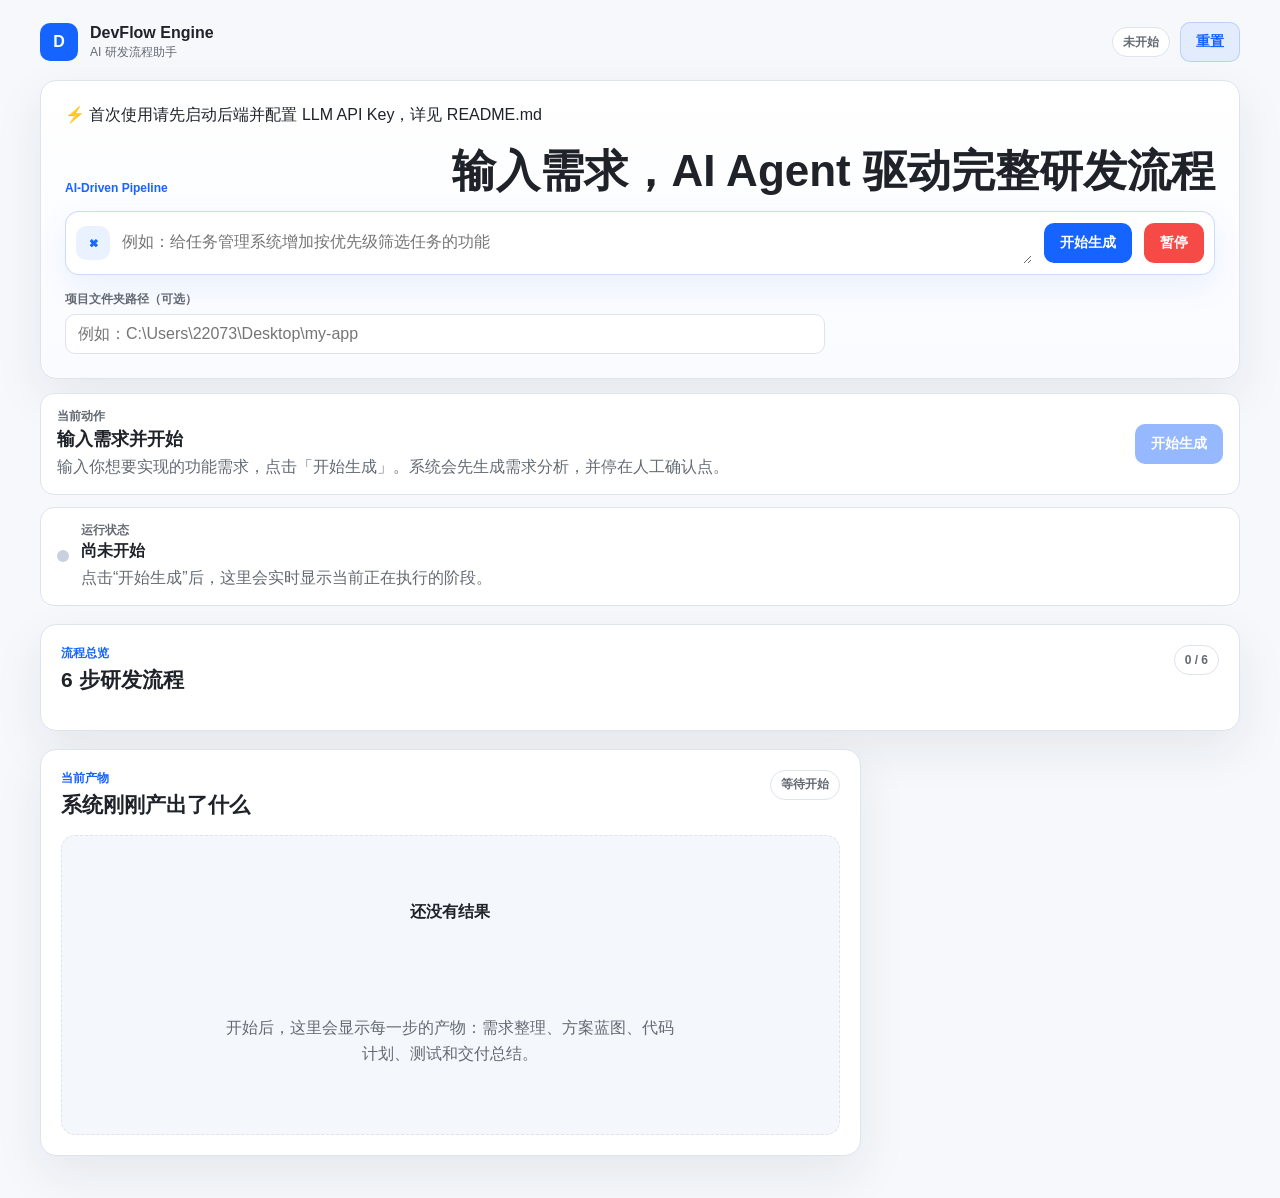
==== commit 7cec82be: "@ feat: horizontal stage row + SSE live output + Mermaid PRD diagrams - Replace rotating wheel with " ====
--- a/index.html
+++ b/index.html
@@ -4,7 +4,7 @@
   <meta charset="UTF-8">
   <meta name="viewport" content="width=device-width, initial-scale=1.0">
   <title>DevFlow Engine</title>
-  <link rel="stylesheet" href="styles.css?v=rotating-wheel-3">
+  <link rel="stylesheet" href="styles.css?v=horizontal-row-4">
 </head>
 <body>
   <main class="app-shell" id="top">
@@ -114,6 +114,22 @@
 	      </div>
     </section>
 
+    <section class="live-output-panel hidden" id="liveOutput" aria-live="polite">
+      <div class="section-heading">
+        <div>
+          <p class="eyebrow">实时输出</p>
+          <h2 id="liveOutputTitle">AI 正在工作…</h2>
+        </div>
+        <span class="mini-badge" id="liveOutputStage">等待中</span>
+      </div>
+      <div class="live-output-stream" id="liveOutputStream">
+        <div class="live-output-empty" id="liveOutputEmpty">
+          <strong>暂无实时输出</strong>
+          <p>开始执行后，这里会实时显示 AI 模型的输出内容和系统操作。</p>
+        </div>
+      </div>
+    </section>
+
     <section class="workbench-grid">
       <section class="artifact-panel" id="artifacts" aria-labelledby="artifactTitle">
         <div class="section-heading">
@@ -220,9 +236,9 @@
     </form>
   </div>
 
-  <script src="pipeline-core.js?v=rotating-wheel-3"></script>
-  <script src="clarification-flow.js?v=rotating-wheel-3"></script>
-  <script src="artifact-renderer.js?v=rotating-wheel-3"></script>
-  <script src="script.js?v=rotating-wheel-3"></script>
+  <script src="pipeline-core.js?v=horizontal-row-4"></script>
+  <script src="clarification-flow.js?v=horizontal-row-4"></script>
+  <script src="artifact-renderer.js?v=horizontal-row-4"></script>
+  <script src="script.js?v=horizontal-row-4"></script>
 </body>
 </html>
--- a/styles.css
+++ b/styles.css
@@ -1,4 +1,4 @@
-﻿:root {
+:root {
   --bg: #f6f8fc;
   --surface: #ffffff;
   --surface-soft: #f4f7fb;
@@ -505,140 +505,247 @@
   font-size: 21px;
 }
 
-/* ── Rotating Stage Wheel ── */
-
-.stage-wheel-viewport {
+/* ── Horizontal Stage Row ── */
+
+.stage-row {
+  display: flex;
+  gap: 12px;
+  padding: 0;
+  margin: 0;
+  list-style: none;
+  overflow-x: auto;
+  -webkit-overflow-scrolling: touch;
+}
+
+.stage-card {
   position: relative;
-  overflow: hidden;
-  height: 340px;
-  border: 1px solid rgba(22, 100, 255, 0.16);
-  border-radius: 18px;
-  background:
-    radial-gradient(circle at 50% 100%, rgba(22, 100, 255, 0.04) 0 210px, transparent 212px),
-    linear-gradient(180deg, #fafcff 0%, #f4f7fb 100%);
-}
-
-/* Pointer triangle at top */
-.stage-wheel-pointer {
-  position: absolute;
-  top: 0;
-  left: 50%;
-  z-index: 10;
-  width: 0;
-  height: 0;
-  border-left: 10px solid transparent;
-  border-right: 10px solid transparent;
-  border-top: 14px solid var(--blue);
-  transform: translateX(-50%);
-  filter: drop-shadow(0 2px 4px rgba(22, 100, 255, 0.3));
-}
-
-/* The wheel itself — rotates to bring active stage to top */
-.stage-wheel {
-  position: absolute;
-  left: 50%;
-  top: 100%;
-  width: 0;
-  height: 0;
-  --wheel-rotation: 0deg;
-  will-change: transform;
-}
-
-.stage-wheel.animating {
-  transition: transform 0.7s cubic-bezier(0.34, 1.56, 0.64, 1);
-}
-
-/* Each stage badge positioned on the wheel circumference */
-.stage-wheel-item {
-  position: absolute;
-  left: 0;
-  top: 0;
-}
-
-.stage-wheel-item-inner {
-  display: grid;
-  place-items: center;
-  gap: 3px;
-  width: 104px;
-  height: 104px;
-  padding: 10px;
+  flex: 1 1 0;
+  min-width: 130px;
+  display: grid;
+  gap: 8px;
+  padding: 16px 14px 14px;
   border: 2px solid var(--line);
-  border-radius: 999px;
+  border-radius: 14px;
   background: #fff;
   text-align: center;
-  box-shadow: 0 6px 20px rgba(31, 35, 41, 0.07);
-  transition:
-    border-color 0.35s ease,
-    background 0.35s ease,
-    box-shadow 0.35s ease,
-    opacity 0.35s ease,
-    transform 0.7s cubic-bezier(0.34, 1.56, 0.64, 1);
-}
-
-.stage-wheel-item-inner .item-index {
+  transition: border-color 0.3s ease, background 0.3s ease, box-shadow 0.3s ease, opacity 0.3s ease;
+}
+
+.stage-card::after {
+  content: "→";
+  position: absolute;
+  top: 50%;
+  right: -18px;
+  z-index: 2;
+  color: var(--line);
+  font-size: 16px;
+  font-weight: 900;
+  transform: translateY(-50%);
+}
+
+.stage-card:last-child::after {
+  display: none;
+}
+
+.stage-card .card-num {
   display: grid;
   place-items: center;
-  width: 24px;
-  height: 24px;
+  width: 28px;
+  height: 28px;
+  margin: 0 auto;
   border-radius: 999px;
   color: var(--muted);
   background: var(--surface-soft);
-  font-size: 11px;
-  font-weight: 900;
-}
-
-.stage-wheel-item-inner .item-name {
+  font-size: 12px;
+  font-weight: 900;
+}
+
+.stage-card .card-name {
   font-size: 14px;
   font-weight: 800;
   line-height: 1.2;
 }
 
-.stage-wheel-item-inner .item-agent {
+.stage-card .card-agent {
   color: var(--muted);
   font-size: 11px;
   line-height: 1.3;
-  max-width: 80px;
-  overflow: hidden;
-  white-space: nowrap;
-  text-overflow: ellipsis;
-}
-
-.stage-wheel-item-inner .item-state {
-  color: var(--muted);
+}
+
+.stage-card .card-state {
+  display: inline-block;
+  margin: 0 auto;
+  padding: 2px 10px;
+  border-radius: 999px;
+  color: var(--muted);
+  background: var(--surface-soft);
   font-size: 11px;
   font-weight: 800;
 }
 
-/* Current / active stage */
-.stage-wheel-item-inner.is-current {
-  border-color: rgba(22, 100, 255, 0.55);
+/* Current */
+.stage-card.is-current {
+  border-color: var(--blue);
   background: #f0f5ff;
-  box-shadow:
-    0 14px 40px rgba(22, 100, 255, 0.22),
-    0 0 0 7px rgba(22, 100, 255, 0.06);
-  transform: scale(1.18);
-  z-index: 4;
-}
-
-.stage-wheel-item-inner.is-current .item-index {
+  box-shadow: 0 8px 28px rgba(22, 100, 255, 0.14);
+}
+
+.stage-card.is-current .card-num {
   color: #fff;
   background: var(--blue);
 }
 
-/* Completed stage */
-.stage-wheel-item-inner.is-complete {
-  border-color: rgba(18, 184, 134, 0.35);
+.stage-card.is-current .card-state {
+  color: var(--blue);
+  background: rgba(22, 100, 255, 0.1);
+}
+
+/* Completed */
+.stage-card.is-complete {
+  border-color: rgba(18, 184, 134, 0.4);
   background: #f4fdf9;
 }
 
-.stage-wheel-item-inner.is-complete .item-index {
+.stage-card.is-complete .card-num {
   color: #fff;
   background: var(--green);
 }
 
-/* Pending / upcoming stage */
-.stage-wheel-item-inner.is-pending {
-  opacity: 0.55;
+.stage-card.is-complete .card-state {
+  color: #087f5b;
+  background: rgba(18, 184, 134, 0.12);
+}
+
+.stage-card.is-complete::after {
+  color: rgba(18, 184, 134, 0.4);
+}
+
+/* Pending */
+.stage-card.is-pending {
+  opacity: 0.5;
+}
+
+/* ── Live Output Panel ── */
+
+.live-output-panel {
+  margin-top: 18px;
+  padding: 20px;
+  border: 1px solid var(--line);
+  border-radius: 16px;
+  background: var(--surface);
+  box-shadow: var(--shadow);
+}
+
+.live-output-stream {
+  min-height: 200px;
+  max-height: 420px;
+  overflow-y: auto;
+  padding: 14px;
+  border: 1px solid var(--line);
+  border-radius: 12px;
+  background: #1e1e2e;
+  color: #cdd6f4;
+  font-family: "Cascadia Code", Consolas, "Microsoft YaHei", monospace;
+  font-size: 13px;
+  line-height: 1.7;
+}
+
+.live-output-empty {
+  display: grid;
+  place-items: center;
+  min-height: 180px;
+  color: #6c7086;
+  text-align: center;
+}
+
+.live-output-empty strong {
+  color: #a6adc8;
+}
+
+.live-output-empty p {
+  margin: 8px 0 0;
+  max-width: 400px;
+}
+
+.live-output-stream .stream-chunk {
+  animation: fadeIn 0.2s ease;
+}
+
+.live-output-stream .stream-system {
+  color: #f9e2af;
+  font-style: italic;
+  margin: 8px 0;
+  padding: 4px 0;
+  border-top: 1px solid rgba(249, 226, 175, 0.15);
+}
+
+.live-output-stream .stream-error {
+  color: #f38ba8;
+  font-weight: 800;
+}
+
+@keyframes fadeIn {
+  from { opacity: 0; transform: translateY(4px); }
+  to   { opacity: 1; transform: translateY(0); }
+}
+
+/* ── Mermaid Preview ── */
+
+.mermaid-preview {
+  margin: 16px 0;
+  padding: 16px;
+  border: 1px solid rgba(22, 100, 255, 0.18);
+  border-radius: 14px;
+  background: #fafcff;
+  overflow-x: auto;
+}
+
+.mermaid-preview .mermaid-header {
+  display: flex;
+  align-items: center;
+  justify-content: space-between;
+  gap: 12px;
+  margin-bottom: 12px;
+}
+
+.mermaid-preview .mermaid-header span {
+  color: var(--blue);
+  font-size: 12px;
+  font-weight: 900;
+}
+
+.mermaid-preview .mermaid-header strong {
+  font-size: 16px;
+}
+
+.mermaid-preview .mermaid-svg {
+  display: block;
+  max-width: 100%;
+  height: auto;
+  margin: 0 auto;
+}
+
+.mermaid-preview .mermaid-source {
+  display: none;
+  margin-top: 12px;
+  padding: 12px;
+  border: 1px solid var(--line);
+  border-radius: 10px;
+  background: #fff;
+  font-family: "Cascadia Code", Consolas, monospace;
+  font-size: 12px;
+  line-height: 1.5;
+  overflow-x: auto;
+  white-space: pre-wrap;
+}
+
+.mermaid-preview .mermaid-fallback-img {
+  display: block;
+  max-width: 100%;
+  height: auto;
+  margin: 0 auto;
+  border-radius: 10px;
+  border: 1px solid var(--line);
 }
 
 /* Workbench */
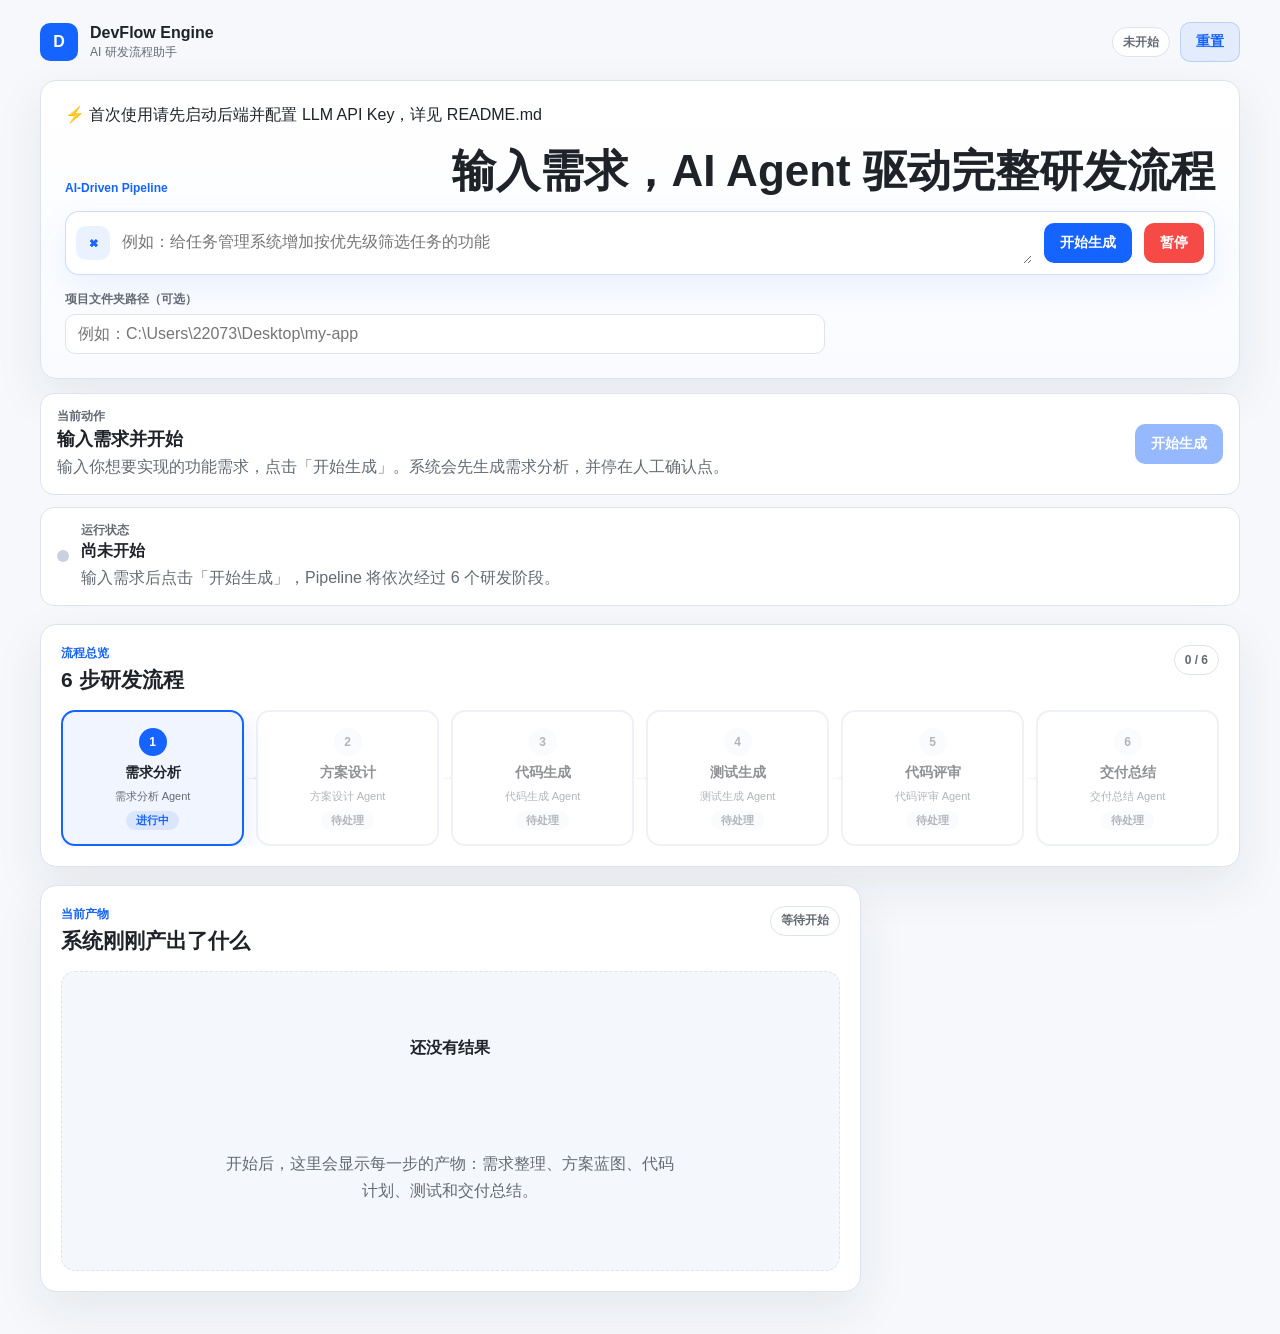
==== commit ee6be69a: "@ fix: stage row display + add workspace panel with file export - Replace wheel viewport HTML with s" ====
--- a/index.html
+++ b/index.html
@@ -108,10 +108,7 @@
         </div>
         <span class="mini-badge" id="stageCount">0 / 6</span>
       </div>
-      <div class="stage-wheel-viewport" id="stageWheelViewport">
-	        <div class="stage-wheel-pointer"></div>
-	        <div class="stage-wheel" id="stageWheel"></div>
-	      </div>
+      <ol class="stage-row" id="stageList"></ol>
     </section>
 
     <section class="live-output-panel hidden" id="liveOutput" aria-live="polite">
@@ -214,6 +211,26 @@
         </div>
       </section>
     </section>
+
+    <section class="workspace-panel hidden" id="workspace" aria-labelledby="workspaceTitle">
+      <div class="section-heading">
+        <div>
+          <p class="eyebrow">工作区</p>
+          <h2 id="workspaceTitle">生成文件</h2>
+        </div>
+        <span class="mini-badge" id="workspaceFileCount">0 个文件</span>
+      </div>
+      <div class="workspace-file-list" id="workspaceFileList">
+        <div class="workspace-empty" id="workspaceEmpty">
+          <strong>暂无文件</strong>
+          <p>Pipeline 运行后，所有阶段的产物会自动保存到这里，方便查看和导出。</p>
+        </div>
+      </div>
+      <div class="workspace-footer" id="workspaceFooter">
+        <span id="workspacePath"></span>
+        <a class="secondary-button" id="exportWorkspaceLink" href="#" download>导出 ZIP</a>
+      </div>
+    </section>
   </main>
 
   <div class="clarification-modal hidden" id="clarificationModal" role="dialog" aria-modal="true" aria-labelledby="clarificationTitle">
--- a/styles.css
+++ b/styles.css
@@ -748,6 +748,121 @@
   border: 1px solid var(--line);
 }
 
+/* ── Workspace Panel ── */
+
+.workspace-panel {
+  margin-top: 18px;
+  padding: 20px;
+  border: 1px solid var(--line);
+  border-radius: 16px;
+  background: var(--surface);
+  box-shadow: var(--shadow);
+}
+
+.workspace-file-list {
+  display: grid;
+  gap: 8px;
+  max-height: 360px;
+  overflow-y: auto;
+}
+
+.workspace-empty {
+  display: grid;
+  place-items: center;
+  min-height: 120px;
+  padding: 20px;
+  border: 1px dashed var(--line);
+  border-radius: 12px;
+  color: var(--muted);
+  text-align: center;
+  background: var(--surface-soft);
+}
+
+.workspace-empty strong {
+  display: block;
+  color: var(--ink);
+}
+
+.workspace-empty p {
+  margin: 6px 0 0;
+  max-width: 400px;
+  line-height: 1.6;
+}
+
+.workspace-file-item {
+  display: flex;
+  align-items: center;
+  gap: 12px;
+  padding: 10px 14px;
+  border: 1px solid var(--line);
+  border-radius: 10px;
+  background: #fff;
+  transition: border-color 0.2s;
+}
+
+.workspace-file-item:hover {
+  border-color: var(--blue);
+}
+
+.workspace-file-item .file-icon {
+  font-size: 20px;
+  flex-shrink: 0;
+}
+
+.workspace-file-item .file-info {
+  flex: 1;
+  min-width: 0;
+  display: grid;
+  gap: 2px;
+}
+
+.workspace-file-item .file-name {
+  font-size: 13px;
+  font-weight: 800;
+  overflow: hidden;
+  text-overflow: ellipsis;
+  white-space: nowrap;
+}
+
+.workspace-file-item .file-size {
+  color: var(--muted);
+  font-size: 11px;
+}
+
+.workspace-file-item .file-link {
+  flex-shrink: 0;
+  color: var(--blue);
+  font-size: 12px;
+  font-weight: 800;
+  text-decoration: none;
+  padding: 4px 10px;
+  border: 1px solid rgba(22, 100, 255, 0.2);
+  border-radius: 6px;
+}
+
+.workspace-file-item .file-link:hover {
+  background: rgba(22, 100, 255, 0.08);
+}
+
+.workspace-footer {
+  display: flex;
+  align-items: center;
+  justify-content: space-between;
+  gap: 12px;
+  margin-top: 14px;
+  padding-top: 12px;
+  border-top: 1px solid var(--line);
+}
+
+.workspace-footer span {
+  color: var(--muted);
+  font-size: 11px;
+  font-family: "Cascadia Code", Consolas, monospace;
+  overflow: hidden;
+  text-overflow: ellipsis;
+  white-space: nowrap;
+}
+
 /* Workbench */
 .workbench-grid {
   display: grid;
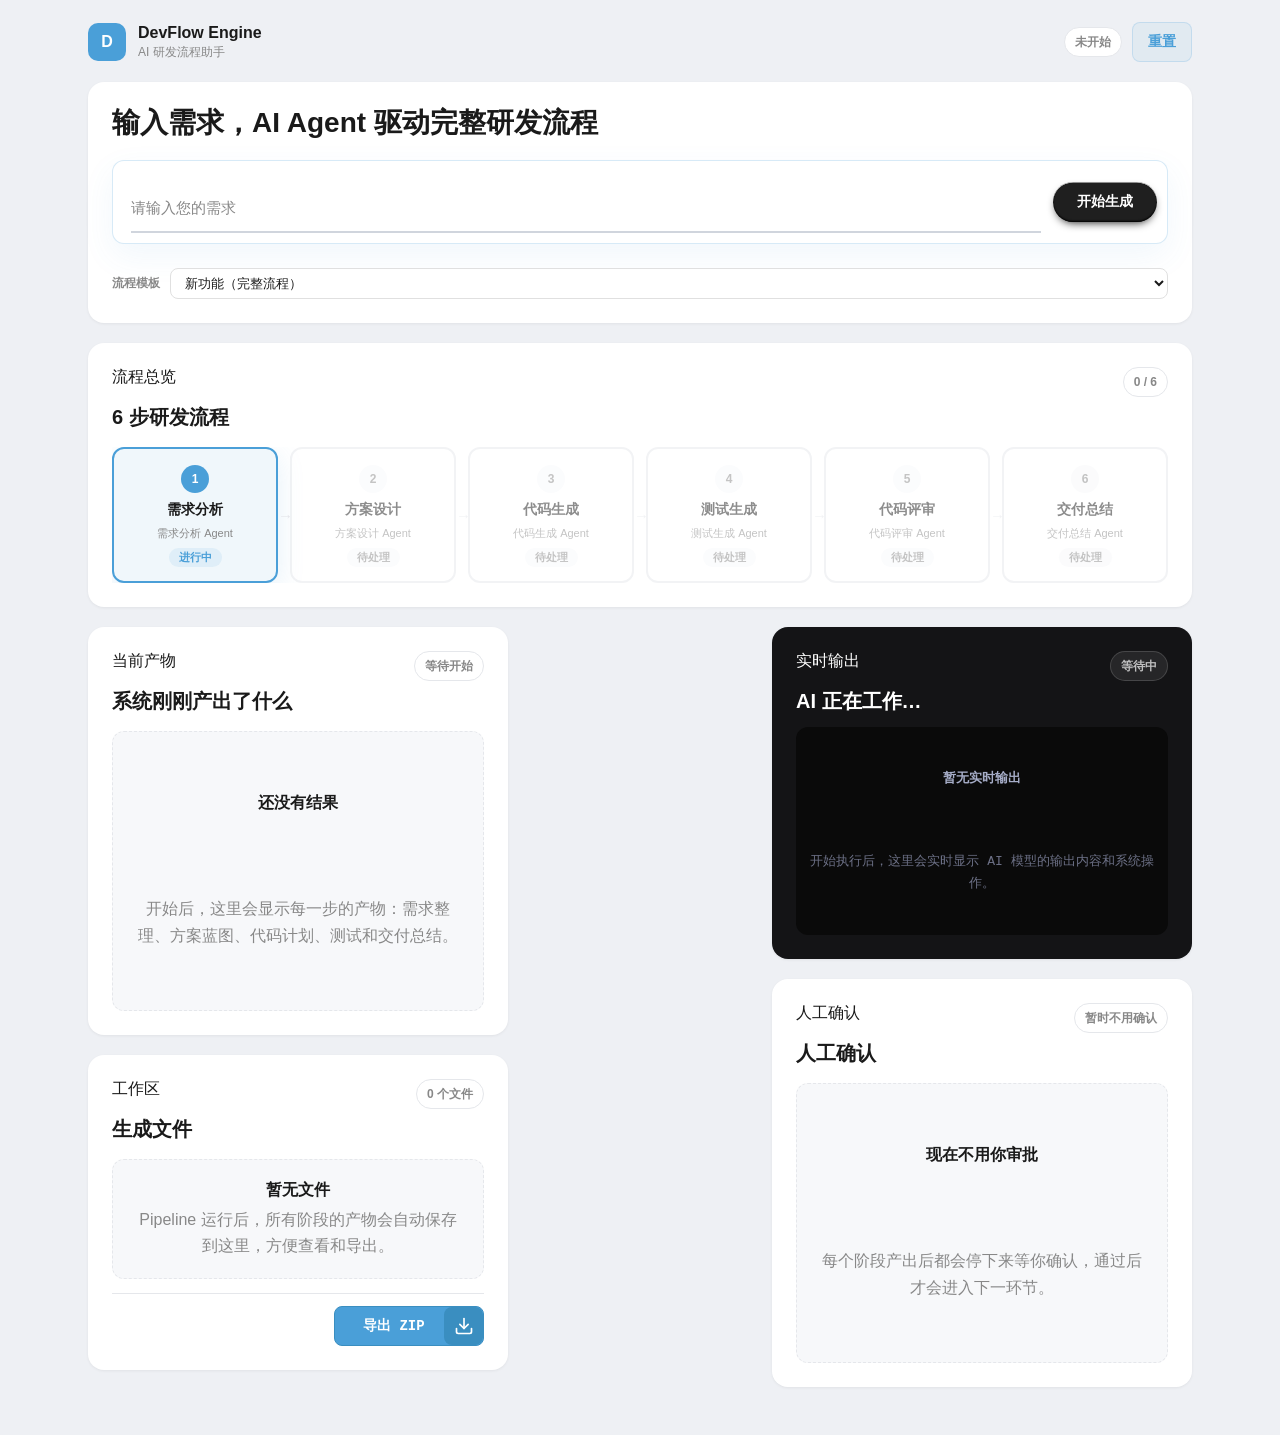
==== commit 0f8e9733: "feat: auto-regression, json repair, multi-agent review, mixed model routing, docker support - Auto-r" ====
--- a/index.html
+++ b/index.html
@@ -4,7 +4,7 @@
   <meta charset="UTF-8">
   <meta name="viewport" content="width=device-width, initial-scale=1.0">
   <title>DevFlow Engine</title>
-  <link rel="stylesheet" href="styles.css?v=horizontal-row-4">
+  <link rel="stylesheet" href="styles.css?v=soft-bento-17">
 </head>
 <body>
   <main class="app-shell" id="top">
@@ -22,61 +22,212 @@
       </div>
     </header>
 
-    <section class="command-center" id="runner" aria-labelledby="runnerTitle">
-      <div class="setup-hint" id="setupHint">
-        <span>⚡ 首次使用请先启动后端并配置 LLM API Key，详见 README.md</span>
-      </div>
-      <div class="intro-copy">
-        <p class="eyebrow">AI-Driven Pipeline</p>
-        <h1 id="runnerTitle">输入需求，AI Agent 驱动完整研发流程</h1>
-      </div>
-
+    <section class="input-card tile" id="runner" aria-labelledby="runnerTitle">
+      <h1 id="runnerTitle" class="input-title">输入需求，AI Agent 驱动完整研发流程</h1>
       <form class="request-command" id="requestForm">
-        <span class="command-icon">⌘</span>
-        <textarea id="requirementInput" rows="1" placeholder="例如：给任务管理系统增加按优先级筛选任务的功能"></textarea>
-        <button class="primary-button" type="submit">开始生成</button>
-        <button class="pause-button" id="stopButton" type="button">暂停</button>
+        <div class="wave-input">
+  <textarea id="requirementInput" rows="1" required></textarea>
+  <label for="requirementInput"><span>请</span><span>输</span><span>入</span><span>您</span><span>的</span><span>需</span><span>求</span></label>
+</div>
+        <button class="glow-button" type="submit">
+  <div class="glow-button__border"></div>
+  <span class="glow-button__text">开始生成</span>
+</button>
       </form>
-      <label class="project-path-field" for="projectPathInput">
-        <span>项目文件夹路径（可选）</span>
-        <input id="projectPathInput" type="text" placeholder="例如：C:\Users\22073\Desktop\my-app">
-      </label>
+
+      <div class="template-selector">
+        <span class="template-label">流程模板</span>
+        <select id="templateSelector">
+          <option value="feature">新功能（完整流程）</option>
+          <option value="bugfix">Bug修复（跳过需求/方案）</option>
+          <option value="refactor">重构（跳过需求分析）</option>
+        </select>
+      </div>
+
+
     </section>
 
-    <section class="next-strip" aria-live="polite">
-      <div>
-        <span>当前动作</span>
-        <strong id="nextStepTitle">先输入需求并开始</strong>
-        <p id="nextStepHint">点击“开始生成”，系统会先把你的需求整理成可执行的研发任务。</p>
-      </div>
-      <div class="action-buttons">
-        <button class="primary-button" id="runButton" type="button" disabled>自动运行</button>
-        <button class="secondary-button hidden" id="autoRunButton" type="button" disabled>自动到确认点</button>
-      </div>
+    <section class="stage-row-card tile" aria-labelledby="stageTitle">
+      <div class="flow-heading">
+        <div>
+          <p class="eyebrow">流程总览</p>
+          <h2 id="stageTitle">6 步研发流程</h2>
+        </div>
+        <span class="mini-badge" id="stageCount">0 / 6</span>
+      </div>
+      <ol class="stage-row" id="stageList"></ol>
     </section>
 
-    <section class="run-monitor" id="runMonitor" aria-live="polite">
-      <div class="run-dot" id="runDot"></div>
-      <div>
-        <span>运行状态</span>
-        <strong id="runMonitorTitle">尚未开始</strong>
-        <p id="runMonitorDetail">点击“开始生成”后，这里会实时显示当前正在执行的阶段。</p>
+    <div class="main-grid">
+      <div class="main-left">
+        <section class="artifact-panel tile" id="artifacts" aria-labelledby="artifactTitle">
+          <div class="section-heading">
+            <div>
+              <p class="eyebrow">当前产物</p>
+              <h2 id="artifactTitle">系统刚刚产出了什么</h2>
+            </div>
+            <span class="mini-badge" id="currentAgent">等待开始</span>
+          </div>
+
+          <div class="artifact-empty" id="artifactEmpty">
+            <strong>还没有结果</strong>
+            <p>开始后，这里会显示每一步的产物：需求整理、方案蓝图、代码计划、测试和交付总结。</p>
+          </div>
+
+          <article class="artifact-card hidden" id="artifactCard">
+            <div class="artifact-sections" id="artifactSections"></div>
+          </article>
+
+          <!-- Hidden templates for stage-specific components -->
+          <div class="hidden">
+            <section id="prdMap" aria-label="PRD 图谱">
+              <div class="visual-plan-header">
+                <strong id="prdMapTitle">需求结构图</strong>
+                <p id="prdMapSummary"></p>
+              </div>
+              <div class="prd-map-flow" id="prdMapFlow"></div>
+            </section>
+            <section id="prototypePreview" aria-label="需求原型预览">
+              <div class="visual-plan-header">
+                <div>
+                  <strong id="prototypeTitle">低保真原型预览</strong>
+                  <p id="prototypeDesc">AI 产品经理根据需求分析自动生成的原型页面</p>
+                </div>
+                <button class="ghost-button expand-preview-btn" id="prototypeExpandBtn" type="button" title="全屏预览">⛶ 全屏</button>
+              </div>
+              <div class="product-preview-frame" id="prototypeFrameWrap">
+                <iframe id="prototypeFrame" title="需求原型预览" sandbox="allow-scripts allow-same-origin allow-forms"></iframe>
+              </div>
+            </section>
+            <section id="visualPlan" aria-label="方案设计蓝图">
+              <div class="visual-plan-header">
+                <strong id="visualPlanTitle">方案蓝图</strong>
+                <p id="visualPlanSummary"></p>
+              </div>
+              <div class="blueprint-flow" id="blueprintFlow"></div>
+              <div class="blueprint-risks" id="blueprintRisks"></div>
+            </section>
+          </div>
+        </section>
+
+        <section class="workspace-panel tile" id="workspace" aria-labelledby="workspaceTitle">
+          <div class="section-heading">
+            <div>
+              <p class="eyebrow">工作区</p>
+              <h2 id="workspaceTitle">生成文件</h2>
+            </div>
+            <span class="mini-badge" id="workspaceFileCount">0 个文件</span>
+          </div>
+          <div class="workspace-file-list" id="workspaceFileList">
+            <div class="workspace-empty" id="workspaceEmpty">
+              <strong>暂无文件</strong>
+              <p>Pipeline 运行后，所有阶段的产物会自动保存到这里，方便查看和导出。</p>
+            </div>
+          </div>
+          <div class="workspace-git hidden" id="workspaceGit">
+            <div class="git-branch" id="gitBranch"></div>
+            <div class="git-commit" id="gitCommit"></div>
+          </div>
+          <div class="code-search hidden" id="codeSearch">
+            <input type="text" class="code-search-input" id="codeSearchInput" placeholder="搜索代码符号…（如函数名、CSS类、HTML元素）">
+            <div class="code-search-results hidden" id="codeSearchResults"></div>
+          </div>
+          <div class="workspace-footer" id="workspaceFooter">
+            <span id="workspacePath"></span>
+            <a class="export-button" id="exportWorkspaceLink" href="#" download>
+  <span class="export-button__text">导出 ZIP</span>
+  <span class="export-button__icon">
+    <svg class="export-button__svg" viewBox="0 0 24 24" fill="none" stroke="currentColor" stroke-width="2" stroke-linecap="round" stroke-linejoin="round">
+      <path d="M21 15v4a2 2 0 0 1-2 2H5a2 2 0 0 1-2-2v-4"/>
+      <polyline points="7 10 12 15 17 10"/>
+      <line x1="12" y1="15" x2="12" y2="3"/>
+    </svg>
+  </span>
+</a>
+          </div>
+        </section>
+      </div>
+
+      <div class="main-right">
+        <section class="live-output-terminal tile" id="liveOutput" aria-live="polite">
+          <div class="section-heading">
+            <div>
+              <p class="eyebrow">实时输出</p>
+              <h2 id="liveOutputTitle">AI 正在工作…</h2>
+            </div>
+            <span class="mini-badge" id="liveOutputStage">等待中</span>
+          </div>
+          <div class="live-output-stream" id="liveOutputStream">
+            <div class="live-output-empty" id="liveOutputEmpty">
+              <strong>暂无实时输出</strong>
+              <p>开始执行后，这里会实时显示 AI 模型的输出内容和系统操作。</p>
+            </div>
+          </div>
+        </section>
+
+        <section class="obs-panel tile hidden" id="obsPanel" aria-labelledby="obsPanelTitle">
+          <div class="section-heading">
+            <div>
+              <p class="eyebrow">可观测性</p>
+              <h2 id="obsPanelTitle">运行统计</h2>
+            </div>
+            <div class="obs-summary-row" id="obsSummary"></div>
+          </div>
+          <div class="obs-cards" id="obsCards"></div>
+        </section>
+
+        <section class="review-panel tile" id="review" aria-labelledby="reviewTitle">
+          <div class="section-heading">
+            <div>
+              <p class="eyebrow">人工确认</p>
+              <h2 id="reviewTitle">人工确认</h2>
+            </div>
+            <span class="mini-badge" id="reviewState">暂时不用确认</span>
+          </div>
+
+          <div class="review-empty" id="reviewEmpty">
+            <strong>现在不用你审批</strong>
+            <p>每个阶段产出后都会停下来等你确认，通过后才会进入下一环节。</p>
+          </div>
+
+          <div class="review-controls hidden" id="reviewControls">
+            <p class="review-tip">看完上面的产物后，选择是否让流程继续。打回会让系统带着你的原因重新生成这一阶段。</p>
+            <label for="rejectReason">如果要打回，写一句原因</label>
+            <textarea id="rejectReason" rows="3" placeholder="例如：缺少空状态处理"></textarea>
+            <div class="review-actions">
+              <button class="approve-button" id="approveButton" type="button">通过，继续下一步</button>
+              <button class="reject-button" id="rejectButton" type="button">打回，重新生成</button>
+            </div>
+          </div>
+        </section>
+      </div>
+    </div>
+
+    <!-- 产品预览：代码生成后立刻展示，在交付之前 -->
+    <section class="product-preview-section tile hidden" id="productPreviewSection" aria-labelledby="productPreviewTitle">
+      <div class="section-heading">
+        <div>
+          <p class="eyebrow">产品预览</p>
+          <h2 id="productPreviewTitle">生成的页面效果</h2>
+        </div>
+        <div class="delivery-preview-actions">
+          <button class="ghost-button expand-preview-btn" id="productExpandBtn" type="button" title="全屏预览">⛶ 全屏</button>
+          <a class="secondary-button" id="productPreviewLink" href="#" target="_blank" rel="noreferrer">在新窗口打开</a>
+        </div>
+      </div>
+      <div class="product-preview-frame" id="productFrameWrap">
+        <iframe id="productPreviewFrame" title="产品预览"></iframe>
       </div>
     </section>
 
-    <section class="delivery-package hidden" id="deliveryPackage" aria-labelledby="deliveryTitle">
+    <!-- 交付包：流程完成后展示 -->
+    <section class="delivery-package tile hidden" id="deliveryPackage" aria-labelledby="deliveryTitle">
       <div class="section-heading">
         <div>
           <p class="eyebrow">最终成果</p>
-          <h2 id="deliveryTitle">产品预览与交付包</h2>
+          <h2 id="deliveryTitle">交付包</h2>
         </div>
-        <a class="secondary-button" id="productPreviewLink" href="#" target="_blank" rel="noreferrer">打开产品</a>
-      </div>
-
-      <div class="product-preview-frame">
-        <iframe id="productPreviewFrame" title="最终产品预览"></iframe>
-      </div>
-
+      </div>
       <div class="delivery-grid">
         <article>
           <span>产品变化</span>
@@ -93,169 +244,58 @@
           <ul id="deliveryFiles"></ul>
         </article>
       </div>
-
-      <label class="mr-draft" for="mrDraft">
-        <span>MR 描述草稿</span>
-        <textarea id="mrDraft" readonly rows="8"></textarea>
-      </label>
-    </section>
-
-    <section class="flow-board" aria-labelledby="stageTitle">
-      <div class="flow-heading">
-        <div>
-          <p class="eyebrow">流程总览</p>
-          <h2 id="stageTitle">6 步研发流程</h2>
-        </div>
-        <span class="mini-badge" id="stageCount">0 / 6</span>
-      </div>
-      <ol class="stage-row" id="stageList"></ol>
-    </section>
-
-    <section class="live-output-panel hidden" id="liveOutput" aria-live="polite">
-      <div class="section-heading">
-        <div>
-          <p class="eyebrow">实时输出</p>
-          <h2 id="liveOutputTitle">AI 正在工作…</h2>
-        </div>
-        <span class="mini-badge" id="liveOutputStage">等待中</span>
-      </div>
-      <div class="live-output-stream" id="liveOutputStream">
-        <div class="live-output-empty" id="liveOutputEmpty">
-          <strong>暂无实时输出</strong>
-          <p>开始执行后，这里会实时显示 AI 模型的输出内容和系统操作。</p>
-        </div>
-      </div>
-    </section>
-
-    <section class="workbench-grid">
-      <section class="artifact-panel" id="artifacts" aria-labelledby="artifactTitle">
-        <div class="section-heading">
-          <div>
-            <p class="eyebrow">当前产物</p>
-            <h2 id="artifactTitle">系统刚刚产出了什么</h2>
-          </div>
-          <span class="mini-badge" id="currentAgent">等待开始</span>
-        </div>
-
-        <div class="artifact-empty" id="artifactEmpty">
-          <strong>还没有结果</strong>
-          <p>开始后，这里会显示每一步的产物：需求整理、方案蓝图、代码计划、测试和交付总结。</p>
-        </div>
-
-        <article class="artifact-card hidden" id="artifactCard">
-          <div class="artifact-meta">
-            <span id="artifactStage">阶段</span>
-            <span id="artifactTime">时间</span>
-          </div>
-          <section class="prd-map hidden" id="prdMap" aria-label="PRD 图谱">
-            <div class="visual-plan-header">
-              <span>PRD 图谱</span>
-              <strong id="prdMapTitle">需求结构图</strong>
-              <p>把需求目标、核心功能、交互原型和验收标准压缩成一张可审阅的结构图。</p>
-            </div>
-            <div class="prd-map-flow" id="prdMapFlow"></div>
-          </section>
-          <div class="markdown-document" id="artifactContent"></div>
-        </article>
-
-        <section class="prototype-preview hidden" id="prototypePreview" aria-label="需求原型预览">
-          <div class="visual-plan-header">
-            <span>需求原型</span>
-            <strong id="prototypeTitle">低保真原型预览</strong>
-            <p id="prototypeDesc">AI 产品经理根据需求分析自动生成的原型页面，帮助你直观理解需求</p>
-          </div>
-          <div class="product-preview-frame">
-            <iframe id="prototypeFrame" title="需求原型预览" sandbox="allow-scripts"></iframe>
-          </div>
-        </section>
-
-        <section class="visual-plan hidden" id="visualPlan" aria-label="方案设计蓝图">
-          <div class="visual-plan-header">
-            <span>方案蓝图</span>
-            <strong id="visualPlanTitle">方案蓝图</strong>
-            <p id="visualPlanSummary"></p>
-          </div>
-          <div class="blueprint-flow" id="blueprintFlow"></div>
-          <figure class="pencil-preview">
-            <img id="pencilSketchImage" src="docs/assets/pencil-blueprint.svg" alt="Pencil 草图预览">
-          </figure>
-          <div class="blueprint-risks" id="blueprintRisks"></div>
-          <a class="pencil-link hidden" id="pencilSketchLink" href="#" target="_blank" rel="noreferrer">
-            打开 Pencil 草图文件
-          </a>
-        </section>
-      </section>
-
-      <section class="review-panel hidden" id="review" aria-labelledby="reviewTitle">
-        <div class="section-heading">
-          <div>
-            <p class="eyebrow">人工确认</p>
-            <h2 id="reviewTitle">人工确认</h2>
-          </div>
-          <span class="mini-badge" id="reviewState">暂时不用确认</span>
-        </div>
-
-        <div class="review-empty" id="reviewEmpty">
-          <strong>现在不用你审批</strong>
-          <p>每个阶段产出后都会停下来等你确认，通过后才会进入下一环节。</p>
-        </div>
-
-        <div class="review-controls hidden" id="reviewControls">
-          <p class="review-tip">看完上面的产物后，选择是否让流程继续。打回会让系统带着你的原因重新生成这一阶段。</p>
-          <label for="rejectReason">如果要打回，写一句原因</label>
-          <textarea id="rejectReason" rows="3" placeholder="例如：缺少空状态处理"></textarea>
-          <div class="review-actions">
-            <button class="approve-button" id="approveButton" type="button">通过，继续下一步</button>
-            <button class="reject-button" id="rejectButton" type="button">打回，重新生成</button>
-          </div>
-        </div>
-      </section>
-    </section>
-
-    <section class="workspace-panel hidden" id="workspace" aria-labelledby="workspaceTitle">
-      <div class="section-heading">
-        <div>
-          <p class="eyebrow">工作区</p>
-          <h2 id="workspaceTitle">生成文件</h2>
-        </div>
-        <span class="mini-badge" id="workspaceFileCount">0 个文件</span>
-      </div>
-      <div class="workspace-file-list" id="workspaceFileList">
-        <div class="workspace-empty" id="workspaceEmpty">
-          <strong>暂无文件</strong>
-          <p>Pipeline 运行后，所有阶段的产物会自动保存到这里，方便查看和导出。</p>
-        </div>
-      </div>
-      <div class="workspace-footer" id="workspaceFooter">
-        <span id="workspacePath"></span>
-        <a class="secondary-button" id="exportWorkspaceLink" href="#" download>导出 ZIP</a>
-      </div>
     </section>
   </main>
+
+  <div class="hidden">
+    <div id="setupHint">
+      <span>⚡ 首次使用请先启动后端并配置 LLM API Key，详见 README.md</span>
+    </div>
+    <span id="nextStepTitle"></span>
+    <span id="nextStepHint"></span>
+    <div id="runMonitor">
+      <div id="runDot"></div>
+      <span id="runMonitorTitle"></span>
+      <span id="runMonitorDetail"></span>
+    </div>
+    <button id="stopButton" type="button">暂停</button>
+    <button id="autoRunButton" type="button">自动到确认点</button>
+    <textarea id="mrDraft" readonly></textarea>
+    <img id="pencilSketchImage" src="" alt="">
+    <a id="pencilSketchLink" href="#"></a>
+  </div>
 
   <div class="clarification-modal hidden" id="clarificationModal" role="dialog" aria-modal="true" aria-labelledby="clarificationTitle">
     <form class="clarification-dialog" id="clarificationForm">
       <div class="clarification-header">
-        <span>需求澄清</span>
+        <span>需求澄清 · <span id="clarificationProgress">1 / 4</span></span>
         <strong id="clarificationTitle">先回答几个关键问题</strong>
-        <p>这些回答会和你的原始需求一起交给需求分析 Agent，避免它自己猜。</p>
+        <p id="clarificationSubtitle">一次只问一个问题，回答后进入下一题。</p>
       </div>
       <div class="clarification-original">
         <span>原始需求</span>
         <p id="clarificationRequirement"></p>
       </div>
-      <div class="clarification-questions" id="clarificationQuestions"></div>
+      <div class="clarification-step" id="clarificationStep">
+        <span id="clarificationStepLabel">目标用户</span>
+        <strong id="clarificationStepQuestion"></strong>
+        <small id="clarificationStepHint"></small>
+        <textarea id="clarificationStepAnswer" rows="3"></textarea>
+      </div>
+      <div class="clarification-dots" id="clarificationDots"></div>
       <div class="clarification-actions">
         <button class="ghost-button" id="clarificationCancel" type="button">先不生成</button>
         <button class="secondary-button" id="clarificationRecommend" type="button">使用推荐回答</button>
-        <button class="primary-button" type="submit">提交回答并生成 PRD</button>
-      </div>
+        <button class="ghost-button hidden" id="clarificationPrev" type="button">上一题</button>
+        <button class="primary-button" id="clarificationNext" type="button">下一题</button>
+      </div>
+      <div class="hidden" id="clarificationQuestions"></div>
     </form>
   </div>
 
-  <script src="pipeline-core.js?v=horizontal-row-4"></script>
-  <script src="clarification-flow.js?v=horizontal-row-4"></script>
-  <script src="artifact-renderer.js?v=horizontal-row-4"></script>
-  <script src="script.js?v=horizontal-row-4"></script>
+  <script src="pipeline-core.js?v=soft-bento-17"></script>
+  <script src="clarification-flow.js?v=soft-bento-17"></script>
+  <script src="artifact-renderer.js?v=soft-bento-17"></script>
+  <script src="script.js?v=soft-bento-17"></script>
 </body>
 </html>
--- a/styles.css
+++ b/styles.css
@@ -1,57 +1,57 @@
+/* ── Design Tokens: Carbon Frost ── */
 :root {
-  --bg: #f6f8fc;
-  --surface: #ffffff;
-  --surface-soft: #f4f7fb;
-  --ink: #1f2329;
-  --muted: #646a73;
-  --line: #dee3ec;
-  --blue: #1664ff;
-  --blue-dark: #0f49d1;
-  --green: #12b886;
-  --orange: #f59f00;
-  --red: #f54a45;
-  --shadow: 0 18px 50px rgba(31, 35, 41, 0.08);
-}
-
-* {
-  box-sizing: border-box;
-}
+  --surface-primary: #FFFFFF;
+  --surface-secondary: #F7F8FA;
+  --surface-inverse: #0A0A0A;
+  --foreground-primary: #1A1A1A;
+  --foreground-secondary: #666666;
+  --foreground-muted: #888888;
+  --foreground-inverse: #FFFFFF;
+  --accent-primary: #4A9FD8;
+  --accent-primary-hover: #3A8FC8;
+  --accent-success: #12b886;
+  --accent-danger: #f54a45;
+  --radius-lg: 8px;
+  --radius-xl: 12px;
+  --radius-2xl: 16px;
+  --radius-full: 9999px;
+  --shadow-sm: 0 1px 2px rgba(0,0,0,0.04);
+  --shadow-tile: 0 1px 3px rgba(0,0,0,0.06);
+  --shadow-card: 0 8px 24px rgba(0,0,0,0.06);
+}
+
+/* ── Reset ── */
+* { box-sizing: border-box; }
 
 body {
   min-width: 320px;
   margin: 0;
-  color: var(--ink);
-  background: var(--bg);
+  color: var(--foreground-primary);
+  background: #EEF0F4;
   font-family: "Aptos", "Segoe UI", "Microsoft YaHei", sans-serif;
 }
 
-button,
-textarea,
-input {
-  font: inherit;
-}
-
-button {
-  cursor: pointer;
-}
-
-button:disabled {
-  cursor: not-allowed;
-  opacity: 0.45;
-}
-
+button, textarea, input { font: inherit; }
+button { cursor: pointer; }
+button:disabled { cursor: not-allowed; opacity: 0.45; }
+
+h1, h2, p { margin-top: 0; }
+
+/* ── App Shell ── */
 .app-shell {
-  width: min(1200px, calc(100% - 32px));
+  width: min(1104px, calc(100% - 32px));
   margin: 0 auto;
-  padding: 22px 0 42px;
-}
-
+  padding: 22px 0 48px;
+  display: grid;
+  gap: 20px;
+}
+
+/* ── Header ── */
 .app-header {
   display: flex;
   align-items: center;
   justify-content: space-between;
   gap: 16px;
-  margin-bottom: 18px;
 }
 
 .brand {
@@ -69,18 +69,16 @@
   height: 38px;
   border-radius: 10px;
   color: #fff;
-  background: var(--blue);
+  background: var(--accent-primary);
   font-weight: 900;
 }
 
 .brand strong,
-.brand small {
-  display: block;
-}
+.brand small { display: block; }
 
 .brand small {
   margin-top: 2px;
-  color: var(--muted);
+  color: var(--foreground-muted);
   font-size: 12px;
 }
 
@@ -93,149 +91,48 @@
   gap: 10px;
 }
 
+/* ── Tile Base ── */
+.tile {
+  background: var(--surface-primary);
+  border-radius: var(--radius-2xl);
+  padding: 24px;
+  box-shadow: var(--shadow-tile);
+}
+
+/* ── Badges & Pills ── */
 .status-pill,
 .mini-badge {
   display: inline-flex;
   align-items: center;
   min-height: 30px;
   padding: 0 10px;
-  border: 1px solid var(--line);
-  border-radius: 999px;
-  color: var(--muted);
-  background: var(--surface);
+  border: 1px solid #e5e7eb;
+  border-radius: var(--radius-full);
+  color: var(--foreground-muted);
+  background: var(--surface-primary);
   font-size: 12px;
   font-weight: 800;
 }
 
 .status-pill.is-running {
-  color: var(--blue);
-  border-color: rgba(22, 100, 255, 0.22);
-  background: rgba(22, 100, 255, 0.08);
+  color: var(--accent-primary);
+  border-color: rgba(74,159,216,0.22);
+  background: rgba(74,159,216,0.08);
 }
 
 .status-pill.is-review {
   color: #9a5b00;
-  border-color: rgba(245, 159, 0, 0.28);
-  background: rgba(245, 159, 0, 0.12);
+  border-color: rgba(245,159,0,0.28);
+  background: rgba(245,159,0,0.12);
 }
 
 .status-pill.is-done {
   color: #087f5b;
-  border-color: rgba(18, 184, 134, 0.28);
-  background: rgba(18, 184, 134, 0.12);
-}
-
-.command-center {
-  display: grid;
-  gap: 16px;
-  padding: 24px;
-  border: 1px solid var(--line);
-  border-radius: 16px;
-  background:
-    linear-gradient(180deg, #ffffff 0%, #f9fbff 100%);
-  box-shadow: var(--shadow);
-}
-
-.intro-copy {
-  display: flex;
-  align-items: end;
-  justify-content: space-between;
-  gap: 18px;
-}
-
-.eyebrow {
-  margin: 0;
-  color: var(--blue);
-  font-size: 12px;
-  font-weight: 900;
-  letter-spacing: 0;
-}
-
-h1,
-h2,
-p {
-  margin-top: 0;
-}
-
-.intro-copy h1 {
-  margin: 4px 0 0;
-  font-size: clamp(28px, 4vw, 44px);
-  line-height: 1.12;
-}
-
-.request-command {
-  display: grid;
-  grid-template-columns: auto minmax(0, 1fr) auto auto;
-  align-items: center;
-  gap: 12px;
-  padding: 10px;
-  border: 1px solid rgba(22, 100, 255, 0.22);
-  border-radius: 14px;
-  background: #fff;
-  box-shadow: 0 12px 32px rgba(22, 100, 255, 0.08);
-}
-
-.command-icon {
-  display: grid;
-  place-items: center;
-  width: 34px;
-  height: 34px;
-  border-radius: 10px;
-  color: var(--blue);
-  background: rgba(22, 100, 255, 0.09);
-  font-weight: 900;
-}
-
-textarea,
-input {
-  width: 100%;
-  border: 1px solid var(--line);
-  border-radius: 10px;
-  color: var(--ink);
-  background: #fff;
-  outline: none;
-}
-
-textarea {
-  min-height: 42px;
-  resize: vertical;
-  padding: 10px 12px;
-  line-height: 1.55;
-}
-
-input {
-  min-height: 40px;
-  padding: 0 12px;
-}
-
-.request-command textarea {
-  min-height: 42px;
-  border: 0;
-  padding: 8px 0;
-}
-
-textarea:focus,
-input:focus {
-  border-color: rgba(22, 100, 255, 0.58);
-  box-shadow: 0 0 0 3px rgba(22, 100, 255, 0.1);
-}
-
-.request-command textarea:focus {
-  box-shadow: none;
-}
-
-.project-path-field {
-  display: grid;
-  gap: 6px;
-  max-width: 760px;
-}
-
-.project-path-field span {
-  color: var(--muted);
-  font-size: 12px;
-  font-weight: 900;
-}
-
+  border-color: rgba(18,184,134,0.28);
+  background: rgba(18,184,134,0.12);
+}
+
+/* ── Buttons ── */
 .primary-button,
 .secondary-button,
 .ghost-button,
@@ -247,7 +144,7 @@
   align-items: center;
   justify-content: center;
   border: 1px solid transparent;
-  border-radius: 10px;
+  border-radius: var(--radius-lg);
   padding: 0 15px;
   font-size: 14px;
   font-weight: 850;
@@ -256,238 +153,395 @@
 
 .primary-button {
   color: #fff;
-  background: var(--blue);
-}
-
-.primary-button:hover {
-  background: var(--blue-dark);
-}
+  background: var(--accent-primary);
+}
+
+.primary-button:hover { background: var(--accent-primary-hover); }
 
 .secondary-button,
 .ghost-button {
-  color: var(--blue);
-  border-color: rgba(22, 100, 255, 0.2);
-  background: rgba(22, 100, 255, 0.08);
+  color: var(--accent-primary);
+  border-color: rgba(74,159,216,0.2);
+  background: rgba(74,159,216,0.08);
 }
 
 .pause-button {
   color: #fff;
-  background: var(--red);
-}
-
+  background: var(--accent-danger);
+}
 
 .secondary-button.is-disabled {
   pointer-events: none;
   opacity: 0.45;
 }
 
+/* ── Export button with slide animation ── */
+.export-button {
+  position: relative;
+  width: 150px;
+  height: 40px;
+  cursor: pointer;
+  display: inline-flex;
+  align-items: center;
+  border: 1px solid #3A8EC0;
+  background-color: var(--accent-primary);
+  border-radius: var(--radius-lg);
+  overflow: hidden;
+  text-decoration: none;
+  flex-shrink: 0;
+}
+
+.export-button,
+.export-button__icon,
+.export-button__text {
+  transition: all 0.3s;
+}
+
+.export-button .export-button__text {
+  transform: translateX(28px);
+  color: #fff;
+  font-weight: 850;
+  font-size: 14px;
+  white-space: nowrap;
+}
+
+.export-button .export-button__icon {
+  position: absolute;
+  transform: translateX(109px);
+  height: 100%;
+  width: 39px;
+  background-color: #3A8EC0;
+  display: flex;
+  align-items: center;
+  justify-content: center;
+  border-radius: var(--radius-lg);
+}
+
+.export-button .export-button__svg {
+  width: 20px;
+  height: 20px;
+  stroke: #fff;
+}
+
+.export-button:hover {
+  background: #3A8EC0;
+}
+
+.export-button:hover .export-button__text {
+  color: transparent;
+}
+
+.export-button:hover .export-button__icon {
+  width: 148px;
+  transform: translateX(0);
+}
+
+.export-button:active .export-button__icon {
+  background-color: #2E7AA8;
+}
+
+.export-button:active {
+  border-color: #2E7AA8;
+}
+
+/* ── Glow Button (开始生成) ── */
+.glow-button {
+  --active: 0;
+  --transtion: 0.3s ease-in-out;
+  --accent-glow: hsla(203, 65%, 57%, 0.75);
+  --accent-radial-1: hsla(203, 65%, 67%, 1);
+  --accent-radial-2: hsla(203, 55%, 52%, 1);
+  --accent-radial-3: hsla(203, 55%, 52%, 1);
+
+  cursor: pointer;
+  position: relative;
+  display: inline-flex;
+  align-items: center;
+  gap: 0.5rem;
+  transform-origin: center;
+  padding: 0.625rem 1.5rem;
+  background-color: transparent;
+  border: none;
+  border-radius: 9999px;
+  transform: scale(calc(1 + (var(--active) * 0.1)));
+  transition: transform var(--transtion);
+  height: 40px;
+}
+
+.glow-button::before {
+  content: "";
+  position: absolute;
+  top: 50%;
+  left: 50%;
+  transform: translate(-50%, -50%);
+  width: 100%;
+  height: 100%;
+  background-color: hsla(0, 0%, 12%, 1);
+  border-radius: 9999px;
+  box-shadow:
+    inset 0 0.5px hsl(0, 0%, 100%),
+    inset 0 -1px 2px 0 hsl(0, 0%, 0%),
+    0px 4px 10px -4px hsla(0, 0%, 0%, calc(1 - var(--active))),
+    0 0 0 calc(var(--active) * 0.375rem) var(--accent-glow);
+  transition: all var(--transtion);
+  z-index: 0;
+}
+
+.glow-button::after {
+  content: "";
+  position: absolute;
+  top: 50%;
+  left: 50%;
+  transform: translate(-50%, -50%);
+  width: 100%;
+  height: 100%;
+  background-color: hsla(203, 65%, 57%, 0.75);
+  background-image:
+    radial-gradient(at 51% 89%, var(--accent-radial-1) 0px, transparent 50%),
+    radial-gradient(at 100% 100%, var(--accent-radial-2) 0px, transparent 50%),
+    radial-gradient(at 22% 91%, var(--accent-radial-3) 0px, transparent 50%);
+  background-position: top;
+  opacity: var(--active);
+  border-radius: 9999px;
+  transition: opacity var(--transtion);
+  z-index: 2;
+}
+
+.glow-button:is(:hover, :focus-visible) {
+  --active: 1;
+}
+
+.glow-button:active {
+  transform: scale(1);
+}
+
+.glow-button__border {
+  overflow: hidden;
+  position: absolute;
+  top: 50%;
+  left: 50%;
+  transform: translate(-50%, -50%);
+  width: calc(100% + 2px);
+  height: calc(100% + 2px);
+  background-color: transparent;
+  border-radius: 9999px;
+  z-index: -10;
+}
+
+.glow-button__border::before {
+  content: "";
+  position: absolute;
+  top: 30%;
+  left: 50%;
+  transform: translate(-50%, -50%) rotate(0deg);
+  transform-origin: left;
+  width: 100%;
+  height: 2rem;
+  background-color: white;
+  mask: linear-gradient(transparent 0%, white 120%);
+  animation: glow-rotate 2s linear infinite;
+}
+
+@keyframes glow-rotate {
+  to { transform: translate(-50%, -50%) rotate(360deg); }
+}
+
+.glow-button__spark {
+  position: relative;
+  z-index: 10;
+  width: 1.5rem;
+  height: 1.5rem;
+}
+
+.glow-button__spark .glow-button__path {
+  fill: currentColor;
+  stroke: currentColor;
+  transform-origin: center;
+  color: hsl(0, 0%, 100%);
+}
+
+.glow-button:is(:hover, :focus) .glow-button__spark .glow-button__path {
+  animation: spark-pulse 1.5s linear 0.5s infinite;
+}
+
+.glow-button__spark .glow-button__path:nth-child(1) { --spark-scale: 1.2; }
+.glow-button__spark .glow-button__path:nth-child(2) { --spark-scale: 1.2; }
+.glow-button__spark .glow-button__path:nth-child(3) { --spark-scale: 1.2; }
+
+@keyframes spark-pulse {
+  0%, 34%, 71%, 100% { transform: scale(1); }
+  17% { transform: scale(var(--spark-scale, 1)); }
+  49% { transform: scale(var(--spark-scale, 1)); }
+  83% { transform: scale(var(--spark-scale, 1)); }
+}
+
+.glow-button__text {
+  position: relative;
+  z-index: 10;
+  font-size: 14px;
+  font-weight: 850;
+  color: #fff;
+}
+
 .approve-button {
   color: #fff;
-  background: var(--green);
+  background: var(--accent-success);
 }
 
 .reject-button {
   color: #fff;
-  background: var(--red);
-}
-
-.next-strip {
-  display: flex;
+  background: var(--accent-danger);
+}
+
+/* ── Input Card ── */
+.input-card {
+  display: grid;
+  gap: 16px;
+}
+
+.input-title {
+  margin: 0 0 4px;
+  font-size: clamp(22px, 3vw, 28px);
+  font-weight: 800;
+  line-height: 1.2;
+  color: var(--foreground-primary);
+}
+
+.request-command {
+  display: grid;
+  grid-template-columns: 1fr auto;
   align-items: center;
-  justify-content: space-between;
-  gap: 16px;
-  margin-top: 14px;
-  padding: 14px 16px;
-  border: 1px solid var(--line);
-  border-radius: 14px;
-  background: var(--surface);
-}
-
-.next-strip span {
+  gap: 12px;
+  padding: 10px 10px 10px 18px;
+  border: 1px solid rgba(74,159,216,0.22);
+  border-radius: var(--radius-xl);
+  background: #fff;
+  box-shadow: 0 12px 32px rgba(74,159,216,0.08);
+}
+
+.command-icon {
+  display: grid;
+  place-items: center;
+  width: 34px;
+  height: 34px;
+  border-radius: var(--radius-lg);
+  color: var(--accent-primary);
+  background: rgba(74,159,216,0.09);
+  font-weight: 900;
+}
+
+/* ── Wave Input ── */
+.wave-input {
+  position: relative;
+  width: 100%;
+  padding-top: 22px;
+}
+
+.wave-input textarea {
+  background-color: transparent;
+  border: 0;
+  border-bottom: 2px solid #d0d5dd;
   display: block;
-  color: var(--muted);
+  width: 100%;
+  padding: 8px 0;
+  font-size: 15px;
+  color: var(--foreground-primary);
+  border-radius: 0;
+  resize: none;
+  min-height: 40px;
+  line-height: 1.5;
+  transition: border-color 0.3s;
+}
+
+.wave-input textarea:focus {
+  outline: 0;
+  border-bottom-color: var(--accent-primary);
+  box-shadow: none;
+}
+
+.wave-input label {
+  position: absolute;
+  top: 28px;
+  left: 0;
+  pointer-events: none;
+  font-size: 15px;
+  color: var(--foreground-muted);
+}
+
+.wave-input label span {
+  display: inline-block;
+  min-width: 4px;
+  transition: 0.3s cubic-bezier(0.68, -0.55, 0.265, 1.55);
+}
+
+.wave-input textarea:focus ~ label span,
+.wave-input textarea:valid ~ label span {
+  color: var(--accent-primary);
+  transform: translateY(-24px);
+}
+
+.wave-input label span:nth-child(1) { transition-delay: 0s; }
+.wave-input label span:nth-child(2) { transition-delay: 0.025s; }
+.wave-input label span:nth-child(3) { transition-delay: 0.05s; }
+.wave-input label span:nth-child(4) { transition-delay: 0.075s; }
+.wave-input label span:nth-child(5) { transition-delay: 0.1s; }
+.wave-input label span:nth-child(6) { transition-delay: 0.125s; }
+.wave-input label span:nth-child(7) { transition-delay: 0.15s; }
+
+textarea, input {
+  width: 100%;
+  border: 1px solid #e5e7eb;
+  border-radius: var(--radius-lg);
+  color: var(--foreground-primary);
+  background: #fff;
+  outline: none;
+}
+
+textarea {
+  min-height: 42px;
+  resize: vertical;
+  padding: 10px 12px;
+  line-height: 1.55;
+}
+
+input {
+  min-height: 40px;
+  padding: 0 12px;
+}
+
+textarea:focus, input:focus {
+  border-color: rgba(74,159,216,0.58);
+  box-shadow: 0 0 0 3px rgba(74,159,216,0.1);
+}
+
+.template-selector {
+  display: flex;
+  align-items: center;
+  gap: 10px;
+  margin-top: 8px;
+}
+
+.template-label {
+  color: var(--foreground-muted);
   font-size: 12px;
   font-weight: 900;
-}
-
-.next-strip strong {
-  display: block;
-  margin-top: 2px;
-  font-size: 18px;
-}
-
-.next-strip p {
-  margin: 4px 0 0;
-  color: var(--muted);
-  line-height: 1.55;
-}
-
-.run-monitor {
-  display: grid;
-  grid-template-columns: auto minmax(0, 1fr);
-  gap: 12px;
-  align-items: center;
-  margin-top: 12px;
-  padding: 14px 16px;
-  border: 1px solid var(--line);
-  border-radius: 14px;
-  background: #fff;
-}
-
-.run-dot {
-  width: 12px;
-  height: 12px;
-  border-radius: 999px;
-  background: #c9d1df;
-}
-
-.run-monitor span {
-  display: block;
-  color: var(--muted);
-  font-size: 12px;
-  font-weight: 900;
-}
-
-.run-monitor strong {
-  display: block;
-  margin-top: 2px;
-  font-size: 16px;
-}
-
-.run-monitor p {
-  margin: 4px 0 0;
-  color: var(--muted);
-  line-height: 1.55;
-}
-
-.run-monitor.is-running {
-  border-color: rgba(22, 100, 255, 0.24);
-  background: #f5f8ff;
-}
-
-.run-monitor.is-running .run-dot {
-  background: var(--blue);
-  animation: pulse 1s ease-in-out infinite;
-}
-
-.run-monitor.is-review {
-  border-color: rgba(245, 159, 0, 0.3);
-  background: #fff9ed;
-}
-
-.run-monitor.is-review .run-dot {
-  background: var(--orange);
-}
-
-.run-monitor.is-done {
-  border-color: rgba(18, 184, 134, 0.3);
-  background: #f0fbf7;
-}
-
-.run-monitor.is-done .run-dot {
-  background: var(--green);
-}
-
-.delivery-package {
-  display: grid;
-  gap: 16px;
-  margin-top: 18px;
-  padding: 20px;
-  border: 1px solid rgba(18, 184, 134, 0.28);
-  border-radius: 16px;
-  background: #fff;
-  box-shadow: var(--shadow);
-}
-
-.product-preview-frame {
-  overflow: hidden;
-  border: 1px solid var(--line);
-  border-radius: 12px;
-  background: #fff;
-}
-
-.product-preview-frame iframe {
-  display: block;
-  width: 100%;
-  height: min(520px, 70vh);
-  border: 0;
-}
-
-.delivery-grid {
-  display: grid;
-  grid-template-columns: minmax(0, 1fr) minmax(260px, 0.8fr);
-  gap: 14px;
-}
-
-.delivery-grid article,
-.mr-draft {
-  display: grid;
-  gap: 8px;
-  padding: 14px;
-  border: 1px solid var(--line);
-  border-radius: 12px;
-  background: var(--surface-soft);
-}
-
-.delivery-grid span,
-.mr-draft span {
-  color: var(--muted);
-  font-size: 12px;
-  font-weight: 900;
-}
-
-.delivery-grid strong {
-  line-height: 1.35;
-}
-
-.delivery-grid p,
-.delivery-grid ul {
-  margin: 0;
-  color: var(--muted);
-}
-
-.delivery-grid ul {
-  display: grid;
-  gap: 6px;
-  padding-left: 18px;
-}
-
-.mr-draft textarea {
-  min-height: 180px;
-  font-family: "Cascadia Code", Consolas, monospace;
+  white-space: nowrap;
+}
+
+.template-selector select {
+  flex: 1;
+  padding: 6px 10px;
+  border: 1px solid #e0e0e0;
+  border-radius: var(--radius-lg);
   font-size: 13px;
-  background: #fff;
-}
-
-@keyframes pulse {
-  0% {
-    transform: scale(1);
-    box-shadow: 0 0 0 0 rgba(22, 100, 255, 0.32);
-  }
-  70% {
-    transform: scale(1.08);
-    box-shadow: 0 0 0 8px rgba(22, 100, 255, 0);
-  }
-  100% {
-    transform: scale(1);
-    box-shadow: 0 0 0 0 rgba(22, 100, 255, 0);
-  }
-}
-
-/* ── Flow Board ── */
-
-.flow-board,
-.artifact-panel,
-.review-panel {
-  margin-top: 18px;
-  border: 1px solid var(--line);
-  border-radius: 16px;
-  background: var(--surface);
-  box-shadow: var(--shadow);
-}
-
-.flow-board {
-  padding: 20px;
+  background: var(--surface-primary);
+  color: var(--foreground-primary);
+  cursor: pointer;
+}
+
+/* ── Stage Row Card ── */
+.stage-row-card {
+  /* inherits .tile */
 }
 
 .flow-heading,
@@ -501,11 +555,9 @@
 
 .flow-heading h2,
 .section-heading h2 {
-  margin: 4px 0 0;
-  font-size: 21px;
-}
-
-/* ── Horizontal Stage Row ── */
+  margin: 0;
+  font-size: 20px;
+}
 
 .stage-row {
   display: flex;
@@ -520,12 +572,12 @@
 .stage-card {
   position: relative;
   flex: 1 1 0;
-  min-width: 130px;
+  min-width: 120px;
   display: grid;
   gap: 8px;
   padding: 16px 14px 14px;
-  border: 2px solid var(--line);
-  border-radius: 14px;
+  border: 2px solid #e5e7eb;
+  border-radius: var(--radius-xl);
   background: #fff;
   text-align: center;
   transition: border-color 0.3s ease, background 0.3s ease, box-shadow 0.3s ease, opacity 0.3s ease;
@@ -535,17 +587,15 @@
   content: "→";
   position: absolute;
   top: 50%;
-  right: -18px;
+  right: -17px;
   z-index: 2;
-  color: var(--line);
-  font-size: 16px;
+  color: #e5e7eb;
+  font-size: 15px;
   font-weight: 900;
   transform: translateY(-50%);
 }
 
-.stage-card:last-child::after {
-  display: none;
-}
+.stage-card:last-child::after { display: none; }
 
 .stage-card .card-num {
   display: grid;
@@ -553,9 +603,9 @@
   width: 28px;
   height: 28px;
   margin: 0 auto;
-  border-radius: 999px;
-  color: var(--muted);
-  background: var(--surface-soft);
+  border-radius: var(--radius-full);
+  color: var(--foreground-muted);
+  background: var(--surface-secondary);
   font-size: 12px;
   font-weight: 900;
 }
@@ -567,7 +617,7 @@
 }
 
 .stage-card .card-agent {
-  color: var(--muted);
+  color: var(--foreground-muted);
   font-size: 11px;
   line-height: 1.3;
 }
@@ -576,78 +626,105 @@
   display: inline-block;
   margin: 0 auto;
   padding: 2px 10px;
-  border-radius: 999px;
-  color: var(--muted);
-  background: var(--surface-soft);
+  border-radius: var(--radius-full);
+  color: var(--foreground-muted);
+  background: var(--surface-secondary);
   font-size: 11px;
   font-weight: 800;
 }
 
 /* Current */
 .stage-card.is-current {
-  border-color: var(--blue);
-  background: #f0f5ff;
-  box-shadow: 0 8px 28px rgba(22, 100, 255, 0.14);
+  border-color: var(--accent-primary);
+  background: #f0f7fb;
+  box-shadow: 0 8px 28px rgba(74,159,216,0.14);
 }
 
 .stage-card.is-current .card-num {
   color: #fff;
-  background: var(--blue);
+  background: var(--accent-primary);
 }
 
 .stage-card.is-current .card-state {
-  color: var(--blue);
-  background: rgba(22, 100, 255, 0.1);
+  color: var(--accent-primary);
+  background: rgba(74,159,216,0.1);
 }
 
 /* Completed */
 .stage-card.is-complete {
-  border-color: rgba(18, 184, 134, 0.4);
+  border-color: rgba(18,184,134,0.4);
   background: #f4fdf9;
 }
 
 .stage-card.is-complete .card-num {
   color: #fff;
-  background: var(--green);
+  background: var(--accent-success);
 }
 
 .stage-card.is-complete .card-state {
   color: #087f5b;
-  background: rgba(18, 184, 134, 0.12);
-}
-
-.stage-card.is-complete::after {
-  color: rgba(18, 184, 134, 0.4);
-}
+  background: rgba(18,184,134,0.12);
+}
+
+.stage-card.is-complete::after { color: rgba(18,184,134,0.4); }
 
 /* Pending */
-.stage-card.is-pending {
-  opacity: 0.5;
-}
-
-/* ── Live Output Panel ── */
-
-.live-output-panel {
-  margin-top: 18px;
-  padding: 20px;
-  border: 1px solid var(--line);
-  border-radius: 16px;
-  background: var(--surface);
-  box-shadow: var(--shadow);
+.stage-card.is-pending { opacity: 0.5; }
+
+/* ── Main Grid ── */
+.main-grid {
+  display: grid;
+  grid-template-columns: minmax(0, 1fr) 420px;
+  gap: 20px;
+  align-items: start;
+}
+
+.main-left,
+.main-right {
+  display: grid;
+  gap: 20px;
+  min-width: 0;
+  max-width: 420px;
+}
+
+/* ── Live Output Terminal ── */
+.live-output-terminal {
+  min-height: 320px;
+}
+
+.live-output-terminal .section-heading {
+  margin-bottom: 12px;
+}
+
+.live-output-terminal .section-heading .eyebrow,
+.live-output-terminal .section-heading h2 {
+  color: var(--foreground-inverse);
+}
+
+.live-output-terminal .mini-badge {
+  color: rgba(255,255,255,0.7);
+  border-color: rgba(255,255,255,0.15);
+  background: rgba(255,255,255,0.08);
 }
 
 .live-output-stream {
   min-height: 200px;
   max-height: 420px;
   overflow-y: auto;
+  overflow-x: hidden;
   padding: 14px;
-  border: 1px solid var(--line);
-  border-radius: 12px;
-  background: #1e1e2e;
+  border-radius: var(--radius-xl);
+  background: var(--surface-inverse);
   color: #cdd6f4;
   font-family: "Cascadia Code", Consolas, "Microsoft YaHei", monospace;
   font-size: 13px;
   line-height: 1.7;
+  word-break: break-all;
+  overflow-wrap: break-word;
+}
+
+.live-output-terminal.tile {
+  background: #141416;
 }
 
 .live-output-empty {
@@ -658,25 +735,21 @@
   text-align: center;
 }
 
-.live-output-empty strong {
-  color: #a6adc8;
-}
+.live-output-empty strong { color: #a6adc8; }
 
 .live-output-empty p {
   margin: 8px 0 0;
   max-width: 400px;
 }
 
-.live-output-stream .stream-chunk {
-  animation: fadeIn 0.2s ease;
-}
+.live-output-stream .stream-chunk { animation: fadeIn 0.2s ease; }
 
 .live-output-stream .stream-system {
   color: #f9e2af;
   font-style: italic;
   margin: 8px 0;
   padding: 4px 0;
-  border-top: 1px solid rgba(249, 226, 175, 0.15);
+  border-top: 1px solid rgba(249,226,175,0.15);
 }
 
 .live-output-stream .stream-error {
@@ -684,104 +757,744 @@
   font-weight: 800;
 }
 
-@keyframes fadeIn {
-  from { opacity: 0; transform: translateY(4px); }
-  to   { opacity: 1; transform: translateY(0); }
-}
-
-/* ── Mermaid Preview ── */
-
-.mermaid-preview {
-  margin: 16px 0;
-  padding: 16px;
-  border: 1px solid rgba(22, 100, 255, 0.18);
-  border-radius: 14px;
-  background: #fafcff;
-  overflow-x: auto;
-}
-
-.mermaid-preview .mermaid-header {
-  display: flex;
-  align-items: center;
+/* ── Artifact Panel ── */
+.artifact-panel {
+  min-width: 0;
+  overflow: hidden;
+}
+
+.artifact-empty,
+.review-empty {
+  display: grid;
+  min-height: 280px;
+  place-items: center;
+  padding: 24px;
+  border: 1px dashed #e5e7eb;
+  border-radius: var(--radius-xl);
+  color: var(--foreground-muted);
+  text-align: center;
+  background: var(--surface-secondary);
+}
+
+.artifact-empty strong,
+.review-empty strong {
+  display: block;
+  color: var(--foreground-primary);
+}
+
+.artifact-empty p,
+.review-empty p {
+  max-width: 460px;
+  margin: 8px 0 0;
+  line-height: 1.65;
+}
+
+.artifact-card {
+  border: 1px solid #eef0f4;
+  border-radius: var(--radius-xl);
+  overflow: hidden;
+  background: #fff;
+  min-width: 0;
+}
+
+.artifact-meta {
+  display: flex;
   justify-content: space-between;
   gap: 12px;
-  margin-bottom: 12px;
-}
-
-.mermaid-preview .mermaid-header span {
-  color: var(--blue);
+  padding: 12px 14px;
+  color: var(--foreground-muted);
+  border-bottom: 1px solid #eef0f4;
+  background: var(--surface-secondary);
+  font-size: 12px;
+  font-weight: 800;
+}
+
+/* ── Markdown Document ── */
+.markdown-document {
+  min-height: 260px;
+  max-height: 500px;
+  margin: 0;
+  padding: 20px 22px;
+  overflow: auto;
+  color: #1f2329;
+  line-height: 1.75;
+  font-family: "Microsoft YaHei", "Segoe UI", sans-serif;
+  font-size: 14px;
+  word-break: break-word;
+  overflow-wrap: break-word;
+  min-width: 0;
+}
+
+.markdown-document h1,
+.markdown-document h2,
+.markdown-document h3,
+.markdown-document h4 {
+  color: #151923;
+  line-height: 1.35;
+}
+
+.markdown-document h1 {
+  margin: 0 0 18px;
+  font-size: 24px;
+  font-weight: 900;
+}
+
+.markdown-document h2 {
+  margin: 28px 0 10px;
+  padding: 0 0 6px 12px;
+  border-left: 3px solid var(--accent-primary);
+  font-size: 18px;
+  font-weight: 800;
+}
+
+.markdown-document h3 {
+  margin: 20px 0 8px;
+  font-size: 15px;
+  font-weight: 800;
+  color: #363d4a;
+}
+
+.markdown-document h4 {
+  margin: 14px 0 6px;
+  color: var(--foreground-muted);
+  font-size: 13px;
+  font-weight: 800;
+}
+
+.markdown-document p { margin: 6px 0; color: #363d4a; }
+
+.markdown-document ul,
+.markdown-document ol {
+  margin: 6px 0 12px;
+  padding-left: 20px;
+}
+
+.markdown-document li {
+  margin: 3px 0;
+  padding-left: 2px;
+  color: #363d4a;
+}
+
+.markdown-document li strong { color: #151923; }
+.markdown-document strong { font-weight: 800; color: #151923; }
+
+.markdown-document code {
+  padding: 2px 6px;
+  border-radius: 4px;
+  color: var(--accent-primary);
+  background: rgba(74,159,216,0.06);
+  font-family: "Cascadia Code", Consolas, monospace;
+  font-size: 0.9em;
+}
+
+.markdown-document pre {
+  max-height: 320px;
+  margin: 10px 0;
+  padding: 12px 14px;
+  overflow: auto;
+  border-radius: var(--radius-lg);
+  background: #f5f7fa;
+  font-size: 12px;
+  line-height: 1.55;
+}
+
+.markdown-document pre code {
+  padding: 0;
+  color: #363d4a;
+  background: transparent;
+  font-size: inherit;
+}
+
+.markdown-document table {
+  width: 100%;
+  margin: 12px 0;
+  border-collapse: collapse;
+  border-radius: var(--radius-lg);
+  overflow: hidden;
+  font-size: 13px;
+  border: 1px solid #e5e7eb;
+}
+
+.markdown-document th,
+.markdown-document td {
+  padding: 8px 12px;
+  border-bottom: 1px solid #eef0f4;
+  text-align: left;
+  vertical-align: top;
+}
+
+.markdown-document th {
+  color: #263044;
+  background: #f6f8fb;
+  font-weight: 800;
+  font-size: 12px;
+}
+
+.markdown-document tr:last-child td { border-bottom: 0; }
+.markdown-document h2:first-child { margin-top: 0; }
+
+/* ── PRD Map ── */
+.prd-map {
+  margin: 16px;
+  padding: 20px;
+  border: 1px solid #e5e7eb;
+  border-radius: var(--radius-xl);
+  background: #fdfdfd;
+}
+
+.prd-map-flow {
+  display: grid;
+  grid-template-columns: repeat(auto-fill, minmax(280px, 1fr));
+  gap: 12px;
+}
+
+.prd-node {
+  position: relative;
+  padding: 16px 16px 16px 20px;
+  border-left: 3px solid var(--accent-primary);
+  border-radius: 0 var(--radius-lg) var(--radius-lg) 0;
+  background: #fff;
+  box-shadow: var(--shadow-sm);
+}
+
+.prd-node-goal     { border-left-color: #4A9FD8; }
+.prd-node-user     { border-left-color: #00b2ff; }
+.prd-node-feature  { border-left-color: var(--accent-success); }
+.prd-node-prototype{ border-left-color: #7c5cfc; }
+.prd-node-acceptance { border-left-color: #20c997; }
+.prd-node-question { border-left-color: #f59f00; }
+.prd-node-clear    { border-left-color: #94a3b8; }
+
+.prd-node-index {
+  display: inline-block;
+  margin-bottom: 8px;
+  padding: 2px 8px;
+  border-radius: 4px;
+  background: #f3f4f6;
+  color: var(--foreground-secondary);
+  font-size: 11px;
+  font-weight: 800;
+  font-family: "Cascadia Code", Consolas, monospace;
+}
+
+.prd-node strong {
+  display: block;
+  margin-bottom: 6px;
+  font-size: 15px;
+  color: var(--foreground-primary);
+}
+
+.prd-node p {
+  margin: 0 0 8px;
+  color: var(--foreground-secondary);
+  font-size: 13px;
+  line-height: 1.6;
+}
+
+.prd-node ul {
+  display: grid;
+  gap: 4px;
+  margin: 8px 0 0;
+  padding-left: 18px;
+  color: var(--foreground-secondary);
+  font-size: 12.5px;
+  line-height: 1.5;
+  list-style-type: disc;
+}
+
+/* ── Win98 Retro Code Viewer ── */
+.win98-viewer {
+  width: 100%;
+  margin: 12px 0;
+  resize: vertical;
+  overflow: hidden;
+  background: #c0c0c0;
+  border: 2px outset #e0e0e0;
+  padding: 2px;
+  font-family: "MS Sans Serif", "Tahoma", "Microsoft YaHei", sans-serif;
+  font-size: 11px;
+  border-radius: 0;
+  min-height: 120px;
+}
+
+.win98-viewer__inner {
+  display: flex;
+  flex-direction: column;
+  width: 100%;
+  height: 100%;
+  background: #c0c0c0;
+  border: 2px inset #e0e0e0;
+  overflow: hidden;
+  color: #000;
+}
+
+.win98-viewer__tabs {
+  display: flex;
+  background: #c0c0c0;
+  border-bottom: 1px solid #808080;
+  height: 22px;
+  flex-shrink: 0;
+  align-items: flex-end;
+  gap: 1px;
+  padding: 0 2px;
+}
+
+.win98-viewer__tab {
+  padding: 1px 10px;
+  font-size: 11px;
+  color: #000;
+  background: #c0c0c0;
+  border: 2px outset #e0e0e0;
+  border-bottom: none;
+  cursor: pointer;
+  height: 18px;
+  line-height: 14px;
+  margin-top: 1px;
+  white-space: nowrap;
+  max-width: 160px;
+  overflow: hidden;
+  text-overflow: ellipsis;
+}
+
+.win98-viewer__tab.active {
+  background: #fff;
+  border-bottom: 1px solid #fff;
+  margin-top: 0;
+  height: 20px;
+  position: relative;
+  z-index: 2;
+  font-weight: bold;
+}
+
+.win98-viewer__body {
+  display: grid;
+  grid-template-columns: auto 1fr;
+  flex-grow: 1;
+  overflow: auto;
+  background: #fff;
+  border: 1px inset #808080;
+  margin: 2px;
+  min-height: 80px;
+  max-height: 280px;
+}
+
+.win98-viewer__lines {
+  padding: 4px 8px;
+  text-align: right;
+  color: #808080;
+  user-select: none;
+  font-size: 12px;
+  background: #f4f4f4;
+  border-right: 1px solid #d0d0d0;
+  font-family: "Courier New", Consolas, monospace;
+  line-height: 1.5;
+  position: sticky;
+  left: 0;
+  z-index: 1;
+  grid-row: 1;
+}
+
+.win98-viewer__lines span {
+  display: block;
+  line-height: 1.5;
+}
+
+.win98-viewer__code {
+  margin: 0;
+  padding: 4px 8px;
+  white-space: pre;
+  overflow-x: auto;
+  color: #000;
+  font-family: "Courier New", Consolas, monospace;
+  font-size: 12px;
+  line-height: 1.5;
+  min-width: 0;
+  word-break: initial;
+  overflow-wrap: initial;
+}
+
+.win98-viewer__footer {
+  display: flex;
+  justify-content: space-between;
+  align-items: center;
+  background: #c0c0c0;
+  padding: 2px 6px;
+  border-top: 1px solid #808080;
+  flex-shrink: 0;
+  height: 22px;
+}
+
+.win98-viewer__lang {
+  color: #000;
+  font-size: 11px;
+}
+
+.win98-viewer__copy {
+  display: flex;
+  align-items: center;
+  gap: 3px;
+  background: #c0c0c0;
+  color: #000;
+  border: 2px outset #e0e0e0;
+  padding: 0 6px;
+  cursor: pointer;
+  font-size: 11px;
+  font-family: "MS Sans Serif", "Tahoma", "Microsoft YaHei", sans-serif;
+  height: 18px;
+}
+
+.win98-viewer__copy:active {
+  border: 2px inset #e0e0e0;
+  padding: 1px 5px 0 7px;
+}
+
+.win98-viewer__copy svg {
+  width: 12px;
+  height: 12px;
+}
+
+/* Syntax highlighting inside code viewer */
+.win98-viewer__code .code-comment { color: #008000; font-style: italic; }
+.win98-viewer__code .code-keyword { color: #0000ff; font-weight: bold; }
+.win98-viewer__code .code-string  { color: #808080; }
+.win98-viewer__code .code-number  { color: #000000; }
+.win98-viewer__code .code-variable { color: #800080; }
+
+.win98-viewer__empty {
+  display: flex;
+  align-items: center;
+  justify-content: center;
+  height: 80px;
+  color: #808080;
+  font-size: 12px;
+  font-family: "MS Sans Serif", "Tahoma", "Microsoft YaHei", sans-serif;
+}
+
+/* Win98 scrollbar */
+.win98-viewer__body::-webkit-scrollbar { width: 16px; height: 16px; }
+.win98-viewer__body::-webkit-scrollbar-track { background: #c0c0c0; border: 1px outset #e0e0e0; }
+.win98-viewer__body::-webkit-scrollbar-thumb { background: #c0c0c0; border: 2px outset #e0e0e0; }
+.win98-viewer__body::-webkit-scrollbar-button { display: block; height: 16px; background: #c0c0c0; border: 2px outset #e0e0e0; }
+.win98-viewer__body::-webkit-scrollbar-corner { background: #c0c0c0; }
+
+/* ── Visual Plan ── */
+.visual-plan {
+  margin-top: 14px;
+  padding: 16px;
+  border: 1px solid rgba(74,159,216,0.22);
+  border-radius: var(--radius-xl);
+  background: #f8fbff;
+}
+
+.visual-plan-header {
+  display: grid;
+  gap: 4px;
+  margin-bottom: 14px;
+}
+
+.visual-plan-header span {
+  color: var(--accent-primary);
   font-size: 12px;
   font-weight: 900;
 }
 
-.mermaid-preview .mermaid-header strong {
-  font-size: 16px;
-}
-
-.mermaid-preview .mermaid-svg {
+.visual-plan-header strong { font-size: 18px; }
+
+.visual-plan-header p {
+  margin: 0;
+  color: var(--foreground-muted);
+  line-height: 1.6;
+}
+
+.blueprint-flow {
+  display: grid;
+  grid-template-columns: repeat(4, minmax(0, 1fr));
+  gap: 10px;
+}
+
+.blueprint-node {
+  position: relative;
+  min-height: 118px;
+  padding: 14px;
+  border: 1px solid #e5e7eb;
+  border-radius: var(--radius-xl);
+  background: #fff;
+}
+
+.blueprint-node::after {
+  content: "→";
+  position: absolute;
+  top: 50%;
+  right: -14px;
+  z-index: 1;
+  color: var(--accent-primary);
+  font-weight: 900;
+  transform: translateY(-50%);
+}
+
+.blueprint-node:last-child::after { display: none; }
+
+.blueprint-node span {
+  display: inline-flex;
+  margin-bottom: 10px;
+  padding: 4px 8px;
+  border-radius: var(--radius-full);
+  color: #fff;
+  background: var(--accent-primary);
+  font-size: 11px;
+  font-weight: 900;
+}
+
+.blueprint-node strong { display: block; margin-bottom: 6px; }
+
+.blueprint-node p {
+  margin: 0;
+  color: var(--foreground-muted);
+  font-size: 13px;
+  line-height: 1.5;
+}
+
+.blueprint-risks {
+  display: flex;
+  flex-wrap: wrap;
+  gap: 8px;
+  margin-top: 12px;
+}
+
+.blueprint-risks span {
+  padding: 6px 10px;
+  border: 1px solid rgba(245,159,0,0.28);
+  border-radius: var(--radius-full);
+  color: #9a5b00;
+  background: rgba(245,159,0,0.11);
+  font-size: 12px;
+  font-weight: 850;
+}
+
+/* ── Stage Tags ── */
+.stage-tag {
+  display: inline-block;
+  padding: 4px 12px;
+  border-radius: var(--radius-full);
+  font-size: 12px;
+  font-weight: 800;
+  letter-spacing: 0.02em;
+  white-space: nowrap;
+  color: var(--foreground-secondary);
+  background: var(--surface-secondary);
+  border: 1px solid #e5e7eb;
+}
+
+.stage-tag-req       { color: #1a7bb5; background: rgba(74,159,216,0.1);  border-color: rgba(74,159,216,0.25); }
+.stage-tag-design    { color: #6c4ed8; background: rgba(124,92,252,0.1);  border-color: rgba(124,92,252,0.25); }
+.stage-tag-code      { color: #087f5b; background: rgba(18,184,134,0.1);  border-color: rgba(18,184,134,0.25); }
+.stage-tag-test      { color: #e67700; background: rgba(245,159,0,0.1);   border-color: rgba(245,159,0,0.25); }
+.stage-tag-review    { color: #c92a5e; background: rgba(230,73,128,0.1);  border-color: rgba(230,73,128,0.25); }
+.stage-tag-delivery  { color: #0c8a6e; background: rgba(32,201,151,0.1);  border-color: rgba(32,201,151,0.25); }
+
+/* ── Artifact Sections (multi-stage collapsible) ── */
+.artifact-section {
+  border: 1px solid #e5e7eb;
+  border-radius: var(--radius-xl);
+  background: #fff;
+  min-width: 0;
+  overflow: hidden;
+  margin-bottom: 12px;
+  overflow: hidden;
+  transition: border-color 0.2s ease;
+}
+
+.artifact-section:last-child { margin-bottom: 0; }
+
+.artifact-section-bar {
+  display: flex;
+  align-items: center;
+  gap: 10px;
+  padding: 12px 16px;
+  cursor: pointer;
+  user-select: none;
+  background: #fafbfc;
+  border-bottom: 1px solid transparent;
+  transition: background 0.15s ease, border-color 0.15s ease;
+}
+
+.artifact-section-bar:hover {
+  background: #f4f6f8;
+}
+
+.artifact-section:has(.artifact-section-body:not(.collapsed)) .artifact-section-bar {
+  border-bottom-color: #e5e7eb;
+  background: #fff;
+}
+
+.artifact-section-agent {
+  color: var(--foreground-muted);
+  font-size: 11px;
+  flex: 1 1 auto;
+  overflow: hidden;
+  text-overflow: ellipsis;
+  white-space: nowrap;
+}
+
+.artifact-section-time {
+  color: var(--foreground-muted);
+  font-size: 12px;
+  flex: 0 0 auto;
+}
+
+.artifact-section-toggle {
+  display: grid;
+  place-items: center;
+  width: 24px;
+  height: 24px;
+  border: 0;
+  border-radius: var(--radius-full);
+  background: transparent;
+  color: var(--foreground-muted);
+  font-size: 14px;
+  cursor: pointer;
+  flex: 0 0 auto;
+  transition: background 0.15s ease;
+}
+
+.artifact-section-toggle:hover {
+  background: #e5e7eb;
+}
+
+.artifact-section-body {
+  padding: 16px;
+  min-width: 0;
+  overflow: hidden;
+  max-width: 100%;
+}
+
+.artifact-section-body .markdown-document {
+  margin-bottom: 8px;
+  border: 1px solid #e5e7eb;
+  border-radius: var(--radius-xl);
+  background: #fafbfc;
+  min-width: 0;
+  max-width: 100%;
+  overflow-wrap: break-word;
+  word-break: break-word;
+}
+
+.section-extras {
+  margin-top: 12px;
+  min-width: 0;
+  overflow: hidden;
+  max-width: 100%;
+}
+
+.section-extras * {
+  max-width: 100%;
+}
+
+.win98-viewers-wrap {
+  min-width: 0;
+  overflow: hidden;
+  max-width: 100%;
+}
+
+.artifact-section-body.collapsed {
+  display: none;
+}
+
+/* Clickable stage cards */
+.stage-card.is-complete {
+  cursor: pointer;
+}
+
+.stage-card.is-complete:hover {
+  box-shadow: 0 4px 16px rgba(0,0,0,0.08);
+  transform: translateY(-1px);
+}
+
+/* ── Prototype Preview ── */
+.prototype-preview {
+  margin-top: 16px;
+}
+
+.expand-preview-btn {
+  font-size: 12px;
+  padding: 4px 10px;
+  white-space: nowrap;
+  flex: 0 0 auto;
+}
+
+.product-preview-frame {
+  overflow: hidden;
+  min-width: 0;
+  border: 1px solid #e5e7eb;
+  border-radius: var(--radius-xl);
+  background: #fff;
+  transition: all 0.25s ease;
+}
+
+.product-preview-frame iframe {
   display: block;
-  max-width: 100%;
-  height: auto;
-  margin: 0 auto;
-}
-
-.mermaid-preview .mermaid-source {
-  display: none;
-  margin-top: 12px;
-  padding: 12px;
-  border: 1px solid var(--line);
-  border-radius: 10px;
-  background: #fff;
-  font-family: "Cascadia Code", Consolas, monospace;
-  font-size: 12px;
-  line-height: 1.5;
-  overflow-x: auto;
-  white-space: pre-wrap;
-}
-
-.mermaid-preview .mermaid-fallback-img {
-  display: block;
-  max-width: 100%;
-  height: auto;
-  margin: 0 auto;
-  border-radius: 10px;
-  border: 1px solid var(--line);
+  width: 100%;
+  height: 720px;
+  border: 0;
+}
+
+/* Larger preview in product preview section */
+.product-preview-section .product-preview-frame iframe,
+.delivery-package .product-preview-frame iframe {
+  height: 820px;
+}
+
+/* Fullscreen expand mode */
+.product-preview-frame.is-expanded {
+  position: fixed;
+  inset: 48px 16px 16px;
+  z-index: 1000;
+  border-radius: var(--radius-2xl);
+  box-shadow: 0 8px 40px rgba(0,0,0,0.25);
+  border-color: var(--accent-primary);
+}
+
+.product-preview-frame.is-expanded iframe {
+  height: 100%;
+}
+
+/* Overlay backdrop for expanded preview */
+.preview-backdrop {
+  position: fixed;
+  inset: 0;
+  z-index: 999;
+  background: rgba(0,0,0,0.35);
+  cursor: pointer;
+}
+
+.delivery-preview-actions {
+  display: flex;
+  align-items: center;
+  gap: 8px;
+  flex-shrink: 0;
 }
 
 /* ── Workspace Panel ── */
-
-.workspace-panel {
-  margin-top: 18px;
+.workspace-file-list {
+  display: grid;
+  gap: 8px;
+  max-height: 300px;
+  overflow-y: auto;
+}
+
+.workspace-empty {
+  display: grid;
+  place-items: center;
+  min-height: 100px;
   padding: 20px;
-  border: 1px solid var(--line);
-  border-radius: 16px;
-  background: var(--surface);
-  box-shadow: var(--shadow);
-}
-
-.workspace-file-list {
-  display: grid;
-  gap: 8px;
-  max-height: 360px;
-  overflow-y: auto;
-}
-
-.workspace-empty {
-  display: grid;
-  place-items: center;
-  min-height: 120px;
-  padding: 20px;
-  border: 1px dashed var(--line);
-  border-radius: 12px;
-  color: var(--muted);
+  border: 1px dashed #e5e7eb;
+  border-radius: var(--radius-xl);
+  color: var(--foreground-muted);
   text-align: center;
-  background: var(--surface-soft);
-}
-
-.workspace-empty strong {
-  display: block;
-  color: var(--ink);
-}
+  background: var(--surface-secondary);
+}
+
+.workspace-empty strong { display: block; color: var(--foreground-primary); }
 
 .workspace-empty p {
   margin: 6px 0 0;
@@ -794,20 +1507,15 @@
   align-items: center;
   gap: 12px;
   padding: 10px 14px;
-  border: 1px solid var(--line);
-  border-radius: 10px;
+  border: 1px solid #e5e7eb;
+  border-radius: var(--radius-lg);
   background: #fff;
   transition: border-color 0.2s;
 }
 
-.workspace-file-item:hover {
-  border-color: var(--blue);
-}
-
-.workspace-file-item .file-icon {
-  font-size: 20px;
-  flex-shrink: 0;
-}
+.workspace-file-item:hover { border-color: var(--accent-primary); }
+
+.workspace-file-item .file-icon { font-size: 20px; flex-shrink: 0; }
 
 .workspace-file-item .file-info {
   flex: 1;
@@ -825,24 +1533,22 @@
 }
 
 .workspace-file-item .file-size {
-  color: var(--muted);
+  color: var(--foreground-muted);
   font-size: 11px;
 }
 
 .workspace-file-item .file-link {
   flex-shrink: 0;
-  color: var(--blue);
+  color: var(--accent-primary);
   font-size: 12px;
   font-weight: 800;
   text-decoration: none;
   padding: 4px 10px;
-  border: 1px solid rgba(22, 100, 255, 0.2);
+  border: 1px solid rgba(74,159,216,0.2);
   border-radius: 6px;
 }
 
-.workspace-file-item .file-link:hover {
-  background: rgba(22, 100, 255, 0.08);
-}
+.workspace-file-item .file-link:hover { background: rgba(74,159,216,0.08); }
 
 .workspace-footer {
   display: flex;
@@ -851,11 +1557,11 @@
   gap: 12px;
   margin-top: 14px;
   padding-top: 12px;
-  border-top: 1px solid var(--line);
+  border-top: 1px solid #e5e7eb;
 }
 
 .workspace-footer span {
-  color: var(--muted);
+  color: var(--foreground-muted);
   font-size: 11px;
   font-family: "Cascadia Code", Consolas, monospace;
   overflow: hidden;
@@ -863,400 +1569,144 @@
   white-space: nowrap;
 }
 
-/* Workbench */
-.workbench-grid {
-  display: grid;
-  grid-template-columns: minmax(0, 1fr) minmax(320px, 0.44fr);
-  gap: 18px;
-  align-items: start;
-}
-
-.artifact-panel,
-.review-panel {
-  padding: 20px;
-}
-
+/* ── Workspace Git Status ── */
+.workspace-git {
+  margin-top: 10px;
+  padding-top: 10px;
+  border-top: 1px solid #e5e7eb;
+  display: flex;
+  align-items: center;
+  gap: 14px;
+  font-family: "Cascadia Code", Consolas, monospace;
+  font-size: 11px;
+}
+
+.git-branch {
+  display: flex;
+  align-items: center;
+  gap: 4px;
+  color: var(--accent-primary);
+  font-weight: 600;
+}
+
+.git-branch::before {
+  content: "";
+  display: inline-block;
+  width: 10px;
+  height: 10px;
+  border-radius: 50%;
+  background: var(--accent-primary);
+  flex-shrink: 0;
+}
+
+.git-commit {
+  color: var(--foreground-muted);
+  overflow: hidden;
+  text-overflow: ellipsis;
+  white-space: nowrap;
+}
+
+/* ── Code Search ── */
+.code-search {
+  margin-top: 10px;
+  padding-top: 10px;
+  border-top: 1px solid #e5e7eb;
+}
+
+.code-search-input {
+  width: 100%;
+  padding: 8px 10px;
+  border: 1px solid #d1d5db;
+  border-radius: 6px;
+  font-size: 12px;
+  font-family: "Cascadia Code", Consolas, monospace;
+  background: var(--surface-secondary);
+  color: var(--foreground-primary);
+  outline: none;
+  transition: border-color 0.15s;
+}
+
+.code-search-input:focus {
+  border-color: var(--accent-primary);
+  box-shadow: 0 0 0 2px rgba(74,159,216,0.15);
+}
+
+.code-search-results {
+  margin-top: 8px;
+  max-height: 240px;
+  overflow-y: auto;
+}
+
+.code-search-result-item {
+  display: flex;
+  align-items: flex-start;
+  gap: 8px;
+  padding: 6px 8px;
+  border-radius: 4px;
+  cursor: pointer;
+  font-size: 11px;
+  line-height: 1.5;
+  transition: background 0.1s;
+}
+
+.code-search-result-item:hover {
+  background: rgba(74,159,216,0.08);
+}
+
+.code-search-result-item + .code-search-result-item {
+  border-top: 1px solid #f0f0f0;
+}
+
+.code-search-kind {
+  display: inline-block;
+  padding: 1px 5px;
+  border-radius: 3px;
+  font-size: 10px;
+  font-weight: 600;
+  text-transform: uppercase;
+  white-space: nowrap;
+  flex-shrink: 0;
+}
+
+.kind-function { background: #dbeafe; color: #1e40af; }
+.kind-class { background: #fce7f3; color: #9d174d; }
+.kind-html_element { background: #d1fae5; color: #065f46; }
+.kind-css_rule { background: #fef3c7; color: #92400e; }
+.kind-event { background: #ede9fe; color: #5b21b6; }
+
+.code-search-name {
+  font-weight: 600;
+  font-family: "Cascadia Code", Consolas, monospace;
+  color: var(--foreground-primary);
+}
+
+.code-search-file {
+  color: var(--foreground-muted);
+  font-size: 10px;
+}
+
+.code-search-snippet {
+  color: var(--foreground-secondary);
+  font-size: 10px;
+  overflow: hidden;
+  text-overflow: ellipsis;
+  white-space: nowrap;
+  max-width: 300px;
+}
+
+.code-search-empty {
+  color: var(--foreground-muted);
+  font-size: 11px;
+  padding: 8px;
+  text-align: center;
+}
+
+/* ── Review Panel ── */
 .review-panel {
   position: sticky;
   top: 16px;
 }
 
-.artifact-empty,
-.review-empty {
-  display: grid;
-  min-height: 300px;
-  place-items: center;
-  padding: 24px;
-  border: 1px dashed var(--line);
-  border-radius: 14px;
-  color: var(--muted);
-  text-align: center;
-  background: var(--surface-soft);
-}
-
-.artifact-empty strong,
-.review-empty strong {
-  display: block;
-  color: var(--ink);
-}
-
-.artifact-empty p,
-.review-empty p {
-  max-width: 460px;
-  margin: 8px 0 0;
-  line-height: 1.65;
-}
-
-.artifact-card {
-  border: 1px solid var(--line);
-  border-radius: 14px;
-  overflow: hidden;
-  background: #fff;
-}
-
-.artifact-meta {
-  display: flex;
-  justify-content: space-between;
-  gap: 12px;
-  padding: 12px 14px;
-  color: var(--muted);
-  border-bottom: 1px solid var(--line);
-  background: var(--surface-soft);
-  font-size: 12px;
-  font-weight: 800;
-}
-
-.markdown-document {
-  min-height: 260px;
-  max-height: 430px;
-  margin: 0;
-  padding: 18px;
-  overflow: auto;
-  color: var(--ink);
-  line-height: 1.75;
-  font-family: "Microsoft YaHei", "Segoe UI", sans-serif;
-  font-size: 14px;
-}
-
-.markdown-document h1,
-.markdown-document h2,
-.markdown-document h3,
-.markdown-document h4 {
-  color: #151923;
-  line-height: 1.3;
-}
-
-.markdown-document h1 {
-  margin: 0 0 16px;
-  font-size: 26px;
-}
-
-.markdown-document h2 {
-  margin: 24px 0 10px;
-  padding-bottom: 8px;
-  border-bottom: 1px solid var(--line);
-  font-size: 20px;
-}
-
-.markdown-document h3 {
-  margin: 20px 0 8px;
-  font-size: 17px;
-}
-
-.markdown-document h4 {
-  margin: 16px 0 6px;
-  color: var(--muted);
-  font-size: 14px;
-}
-
-.markdown-document p {
-  margin: 8px 0;
-}
-
-.markdown-document ul,
-.markdown-document ol {
-  display: grid;
-  gap: 6px;
-  margin: 8px 0 14px;
-  padding-left: 22px;
-}
-
-.markdown-document li {
-  padding-left: 2px;
-}
-
-.markdown-document strong {
-  font-weight: 900;
-}
-
-.markdown-document code {
-  padding: 2px 6px;
-  border: 1px solid rgba(22, 100, 255, 0.16);
-  border-radius: 6px;
-  color: #0f49d1;
-  background: rgba(22, 100, 255, 0.07);
-  font-family: "Cascadia Code", Consolas, monospace;
-  font-size: 0.92em;
-}
-
-.markdown-document pre {
-  max-height: 360px;
-  margin: 12px 0;
-  padding: 14px;
-  overflow: auto;
-  border: 1px solid #d7deea;
-  border-radius: 10px;
-  background: #f7f9fd;
-}
-
-.markdown-document pre code {
-  padding: 0;
-  border: 0;
-  color: inherit;
-  background: transparent;
-}
-
-.markdown-document table {
-  width: 100%;
-  margin: 14px 0;
-  border-collapse: collapse;
-  overflow: hidden;
-  border: 1px solid var(--line);
-  border-radius: 10px;
-  font-size: 13px;
-}
-
-.markdown-document th,
-.markdown-document td {
-  padding: 10px 12px;
-  border-bottom: 1px solid var(--line);
-  text-align: left;
-  vertical-align: top;
-}
-
-.markdown-document th {
-  color: #263044;
-  background: #f3f6fb;
-  font-weight: 900;
-}
-
-.markdown-document tr:last-child td {
-  border-bottom: 0;
-}
-
-.prd-map {
-  margin: 16px;
-  padding: 16px;
-  border: 1px solid rgba(22, 100, 255, 0.2);
-  border-radius: 14px;
-  background:
-    linear-gradient(135deg, rgba(22, 100, 255, 0.07), rgba(18, 184, 134, 0.06)),
-    #fff;
-}
-
-.prd-map-flow {
-  display: grid;
-  grid-template-columns: repeat(3, minmax(0, 1fr));
-  gap: 10px;
-}
-
-.prd-node {
-  position: relative;
-  min-height: 154px;
-  padding: 14px;
-  border: 1px solid rgba(31, 35, 41, 0.09);
-  border-radius: 12px;
-  background: rgba(255, 255, 255, 0.88);
-  box-shadow: 0 12px 28px rgba(31, 35, 41, 0.06);
-}
-
-.prd-node::after {
-  content: "";
-  position: absolute;
-  top: 16px;
-  right: 14px;
-  width: 8px;
-  height: 8px;
-  border-radius: 999px;
-  background: var(--blue);
-}
-
-.prd-node-user::after {
-  background: #00b2ff;
-}
-
-.prd-node-feature::after,
-.prd-node-acceptance::after {
-  background: var(--green);
-}
-
-.prd-node-question::after {
-  background: var(--orange);
-}
-
-.prd-node-clear::after {
-  background: #94a3b8;
-}
-
-.prd-node-index {
-  display: inline-flex;
-  margin-bottom: 12px;
-  color: var(--blue);
-  font-size: 12px;
-  font-weight: 900;
-}
-
-.prd-node strong {
-  display: block;
-  margin-bottom: 8px;
-  font-size: 16px;
-}
-
-.prd-node p {
-  margin: 0;
-  color: var(--muted);
-  font-size: 13px;
-  line-height: 1.55;
-}
-
-.prd-node ul {
-  display: grid;
-  gap: 5px;
-  margin: 10px 0 0;
-  padding-left: 16px;
-  color: #465061;
-  font-size: 12px;
-  line-height: 1.45;
-}
-
-.visual-plan {
-  margin-top: 14px;
-  padding: 16px;
-  border: 1px solid rgba(22, 100, 255, 0.22);
-  border-radius: 14px;
-  background: #f8fbff;
-}
-
-.visual-plan-header {
-  display: grid;
-  gap: 4px;
-  margin-bottom: 14px;
-}
-
-.visual-plan-header span {
-  color: var(--blue);
-  font-size: 12px;
-  font-weight: 900;
-}
-
-.visual-plan-header strong {
-  font-size: 18px;
-}
-
-.visual-plan-header p {
-  margin: 0;
-  color: var(--muted);
-  line-height: 1.6;
-}
-
-.blueprint-flow {
-  display: grid;
-  grid-template-columns: repeat(4, minmax(0, 1fr));
-  gap: 10px;
-}
-
-.blueprint-node {
-  position: relative;
-  min-height: 118px;
-  padding: 14px;
-  border: 1px solid var(--line);
-  border-radius: 12px;
-  background: #fff;
-}
-
-.blueprint-node::after {
-  content: "→";
-  position: absolute;
-  top: 50%;
-  right: -14px;
-  z-index: 1;
-  color: var(--blue);
-  font-weight: 900;
-  transform: translateY(-50%);
-}
-
-.blueprint-node:last-child::after {
-  display: none;
-}
-
-.blueprint-node span {
-  display: inline-flex;
-  margin-bottom: 10px;
-  padding: 4px 8px;
-  border-radius: 999px;
-  color: #fff;
-  background: var(--blue);
-  font-size: 11px;
-  font-weight: 900;
-}
-
-.blueprint-node strong {
-  display: block;
-  margin-bottom: 6px;
-}
-
-.blueprint-node p {
-  margin: 0;
-  color: var(--muted);
-  font-size: 13px;
-  line-height: 1.5;
-}
-
-.blueprint-risks {
-  display: flex;
-  flex-wrap: wrap;
-  gap: 8px;
-  margin-top: 12px;
-}
-
-.blueprint-risks span {
-  padding: 6px 10px;
-  border: 1px solid rgba(245, 159, 0, 0.28);
-  border-radius: 999px;
-  color: #9a5b00;
-  background: rgba(245, 159, 0, 0.11);
-  font-size: 12px;
-  font-weight: 850;
-}
-
-.pencil-preview {
-  margin: 14px 0 0;
-  padding: 10px;
-  border: 1px solid var(--line);
-  border-radius: 14px;
-  background: #fff;
-}
-
-.pencil-preview img {
-  display: block;
-  width: 100%;
-  height: auto;
-  border-radius: 10px;
-}
-
-.pencil-link {
-  display: inline-flex;
-  margin-top: 14px;
-  color: var(--blue);
-  font-size: 13px;
-  font-weight: 850;
-  text-decoration: none;
-}
-
-.pencil-link:hover {
-  text-decoration: underline;
-}
-
 .review-controls {
   display: grid;
   gap: 12px;
@@ -1264,7 +1714,7 @@
 
 .review-tip {
   margin: 0;
-  color: var(--muted);
+  color: var(--foreground-muted);
   line-height: 1.65;
 }
 
@@ -1273,6 +1723,53 @@
   font-weight: 850;
 }
 
+/* ── Product Preview (before delivery) ── */
+.product-preview-section {
+  /* inherits .tile */
+}
+
+/* ── Delivery Package ── */
+.delivery-package {
+  /* inherits .tile */
+}
+
+.delivery-grid {
+  display: grid;
+  grid-template-columns: minmax(0, 1fr) minmax(260px, 0.8fr);
+  gap: 14px;
+  margin-top: 16px;
+}
+
+.delivery-grid article {
+  display: grid;
+  gap: 8px;
+  padding: 14px;
+  border: 1px solid #e5e7eb;
+  border-radius: var(--radius-xl);
+  background: var(--surface-secondary);
+}
+
+.delivery-grid span {
+  color: var(--foreground-muted);
+  font-size: 12px;
+  font-weight: 900;
+}
+
+.delivery-grid strong { line-height: 1.35; }
+
+.delivery-grid p,
+.delivery-grid ul {
+  margin: 0;
+  color: var(--foreground-muted);
+}
+
+.delivery-grid ul {
+  display: grid;
+  gap: 6px;
+  padding-left: 18px;
+}
+
+/* ── Clarification Modal ── */
 .clarification-modal {
   position: fixed;
   inset: 0;
@@ -1280,7 +1777,7 @@
   display: grid;
   place-items: center;
   padding: 24px;
-  background: rgba(15, 23, 42, 0.42);
+  background: rgba(15,23,42,0.42);
   backdrop-filter: blur(8px);
 }
 
@@ -1291,34 +1788,28 @@
   max-height: min(760px, calc(100vh - 48px));
   overflow: auto;
   padding: 22px;
-  border: 1px solid rgba(22, 100, 255, 0.18);
-  border-radius: 18px;
+  border: 1px solid rgba(74,159,216,0.18);
+  border-radius: var(--radius-2xl);
   background: #fff;
-  box-shadow: 0 28px 80px rgba(15, 23, 42, 0.24);
-}
-
-.clarification-header {
-  display: grid;
-  gap: 5px;
-}
+  box-shadow: 0 28px 80px rgba(15,23,42,0.24);
+}
+
+.clarification-header { display: grid; gap: 5px; }
 
 .clarification-header span,
 .clarification-original span,
 .clarification-question span {
-  color: var(--blue);
+  color: var(--accent-primary);
   font-size: 12px;
   font-weight: 950;
 }
 
-.clarification-header strong {
-  font-size: 24px;
-  line-height: 1.25;
-}
+.clarification-header strong { font-size: 24px; line-height: 1.25; }
 
 .clarification-header p,
 .clarification-original p {
   margin: 0;
-  color: var(--muted);
+  color: var(--foreground-muted);
   line-height: 1.65;
 }
 
@@ -1326,37 +1817,83 @@
   display: grid;
   gap: 6px;
   padding: 12px 14px;
-  border: 1px solid var(--line);
-  border-radius: 12px;
+  border: 1px solid #e5e7eb;
+  border-radius: var(--radius-xl);
   background: #f8fbff;
 }
 
-.clarification-questions {
-  display: grid;
-  gap: 12px;
+.clarification-questions { display: grid; gap: 12px; }
+
+.clarification-step {
+  display: grid;
+  gap: 8px;
+  padding: 18px;
+  border: 1px solid rgba(74,159,216,0.2);
+  border-radius: var(--radius-xl);
+  background: linear-gradient(135deg, rgba(74,159,216,0.04), rgba(18,184,134,0.03)), #fff;
+}
+
+.clarification-step span {
+  color: var(--accent-primary);
+  font-size: 12px;
+  font-weight: 900;
+}
+
+.clarification-step strong {
+  font-size: 18px;
+  line-height: 1.35;
+}
+
+.clarification-step small {
+  color: var(--foreground-muted);
+  line-height: 1.5;
+}
+
+.clarification-step textarea {
+  min-height: 80px;
+  margin-top: 4px;
+}
+
+.clarification-dots {
+  display: flex;
+  justify-content: center;
+  gap: 10px;
+}
+
+.clarification-dots .dot {
+  width: 10px;
+  height: 10px;
+  border-radius: var(--radius-full);
+  background: #dde1e8;
+  transition: background 0.25s, transform 0.25s;
+}
+
+.clarification-dots .dot.active {
+  background: var(--accent-primary);
+  transform: scale(1.25);
+}
+
+.clarification-dots .dot.done {
+  background: var(--accent-success);
 }
 
 .clarification-question {
   display: grid;
   gap: 7px;
   padding: 14px;
-  border: 1px solid var(--line);
-  border-radius: 14px;
+  border: 1px solid #e5e7eb;
+  border-radius: var(--radius-xl);
   background: #fff;
 }
 
-.clarification-question strong {
-  font-size: 16px;
-}
+.clarification-question strong { font-size: 16px; }
 
 .clarification-question small {
-  color: var(--muted);
+  color: var(--foreground-muted);
   line-height: 1.5;
 }
 
-.clarification-question textarea {
-  min-height: 68px;
-}
+.clarification-question textarea { min-height: 68px; }
 
 .clarification-actions {
   display: flex;
@@ -1366,40 +1903,143 @@
   padding-top: 4px;
 }
 
-.hidden {
-  display: none !important;
-}
+/* ── Animations ── */
+@keyframes fadeIn {
+  from { opacity: 0; transform: translateY(4px); }
+  to   { opacity: 1; transform: translateY(0); }
+}
+
+@keyframes pulse {
+  0%   { transform: scale(1); box-shadow: 0 0 0 0 rgba(74,159,216,0.32); }
+  70%  { transform: scale(1.08); box-shadow: 0 0 0 8px rgba(74,159,216,0); }
+  100% { transform: scale(1); box-shadow: 0 0 0 0 rgba(74,159,216,0); }
+}
+
+/* ── Observability Panel ── */
+.obs-panel {
+  /* inherits .tile */
+}
+
+.obs-summary-row {
+  display: flex;
+  gap: 16px;
+  flex-wrap: wrap;
+  font-size: 13px;
+  color: var(--foreground-secondary);
+}
+
+.obs-summary-row .obs-metric {
+  display: flex;
+  align-items: center;
+  gap: 4px;
+}
+
+.obs-summary-row .obs-metric strong {
+  color: var(--foreground-primary);
+  font-weight: 800;
+}
+
+.obs-cards {
+  display: grid;
+  grid-template-columns: repeat(auto-fill, minmax(240px, 1fr));
+  gap: 12px;
+  margin-top: 16px;
+}
+
+.obs-card {
+  padding: 12px 14px;
+  border: 1px solid #e5e7eb;
+  border-radius: var(--radius-xl);
+  background: #f8fbff;
+  font-size: 12px;
+  display: grid;
+  gap: 6px;
+}
+
+.obs-card .obs-card-head {
+  display: flex;
+  align-items: center;
+  gap: 8px;
+}
+
+.obs-card .obs-card-stage {
+  font-size: 11px;
+  font-weight: 900;
+  padding: 2px 8px;
+  border-radius: var(--radius-full);
+  color: #fff;
+}
+
+.obs-card .obs-card-stage.req { background: #6366f1; }
+.obs-card .obs-card-stage.design { background: #8b5cf6; }
+.obs-card .obs-card-stage.code { background: #0ea5e9; }
+.obs-card .obs-card-stage.test { background: #10b981; }
+.obs-card .obs-card-stage.review { background: #f59e0b; }
+.obs-card .obs-card-stage.delivery { background: #ef4444; }
+
+.obs-card .obs-card-model {
+  color: var(--foreground-muted);
+  font-size: 11px;
+}
+
+.obs-card .obs-card-metrics {
+  display: flex;
+  gap: 12px;
+  flex-wrap: wrap;
+}
+
+.obs-card .obs-metric-item {
+  display: flex;
+  flex-direction: column;
+}
+
+.obs-card .obs-metric-label {
+  color: var(--foreground-muted);
+  font-size: 10px;
+  text-transform: uppercase;
+  letter-spacing: 0.5px;
+}
+
+.obs-card .obs-metric-value {
+  color: var(--foreground-primary);
+  font-weight: 800;
+  font-size: 14px;
+  font-variant-numeric: tabular-nums;
+}
+
+/* ── Utility ── */
+.hidden { display: none !important; }
 
 /* ── Responsive ── */
-
 @media (max-width: 980px) {
-  .request-command,
-  .workbench-grid,
+  .main-grid {
+    grid-template-columns: 1fr;
+  }
+
   .delivery-grid {
     grid-template-columns: 1fr;
   }
 
-  .stage-wheel-viewport {
-    height: 280px;
+  .review-panel {
+    position: static;
   }
 }
 
 @media (max-width: 720px) {
   .app-shell {
-    width: min(100% - 20px, 1200px);
+    width: min(100% - 20px, 1104px);
     padding-top: 12px;
   }
 
   .app-header,
-  .next-strip,
   .flow-heading,
   .section-heading {
     align-items: stretch;
     flex-direction: column;
   }
 
-  .command-center,
-  .flow-board,
+  .input-card,
+  .stage-row-card,
   .artifact-panel,
   .review-panel,
   .delivery-package {
@@ -1409,24 +2049,6 @@
   .blueprint-flow,
   .prd-map-flow {
     grid-template-columns: 1fr;
-  }
-
-  .stage-wheel-viewport {
-    height: 240px;
-  }
-
-  /* On mobile, reduce wheel to simpler list */
-  .stage-wheel-viewport,
-  .stage-wheel-pointer {
-    display: none;
-  }
-
-  .stage-wheel-mobile-list {
-    display: grid;
-    gap: 10px;
-    padding: 0;
-    margin: 0;
-    list-style: none;
   }
 
   .blueprint-node::after {
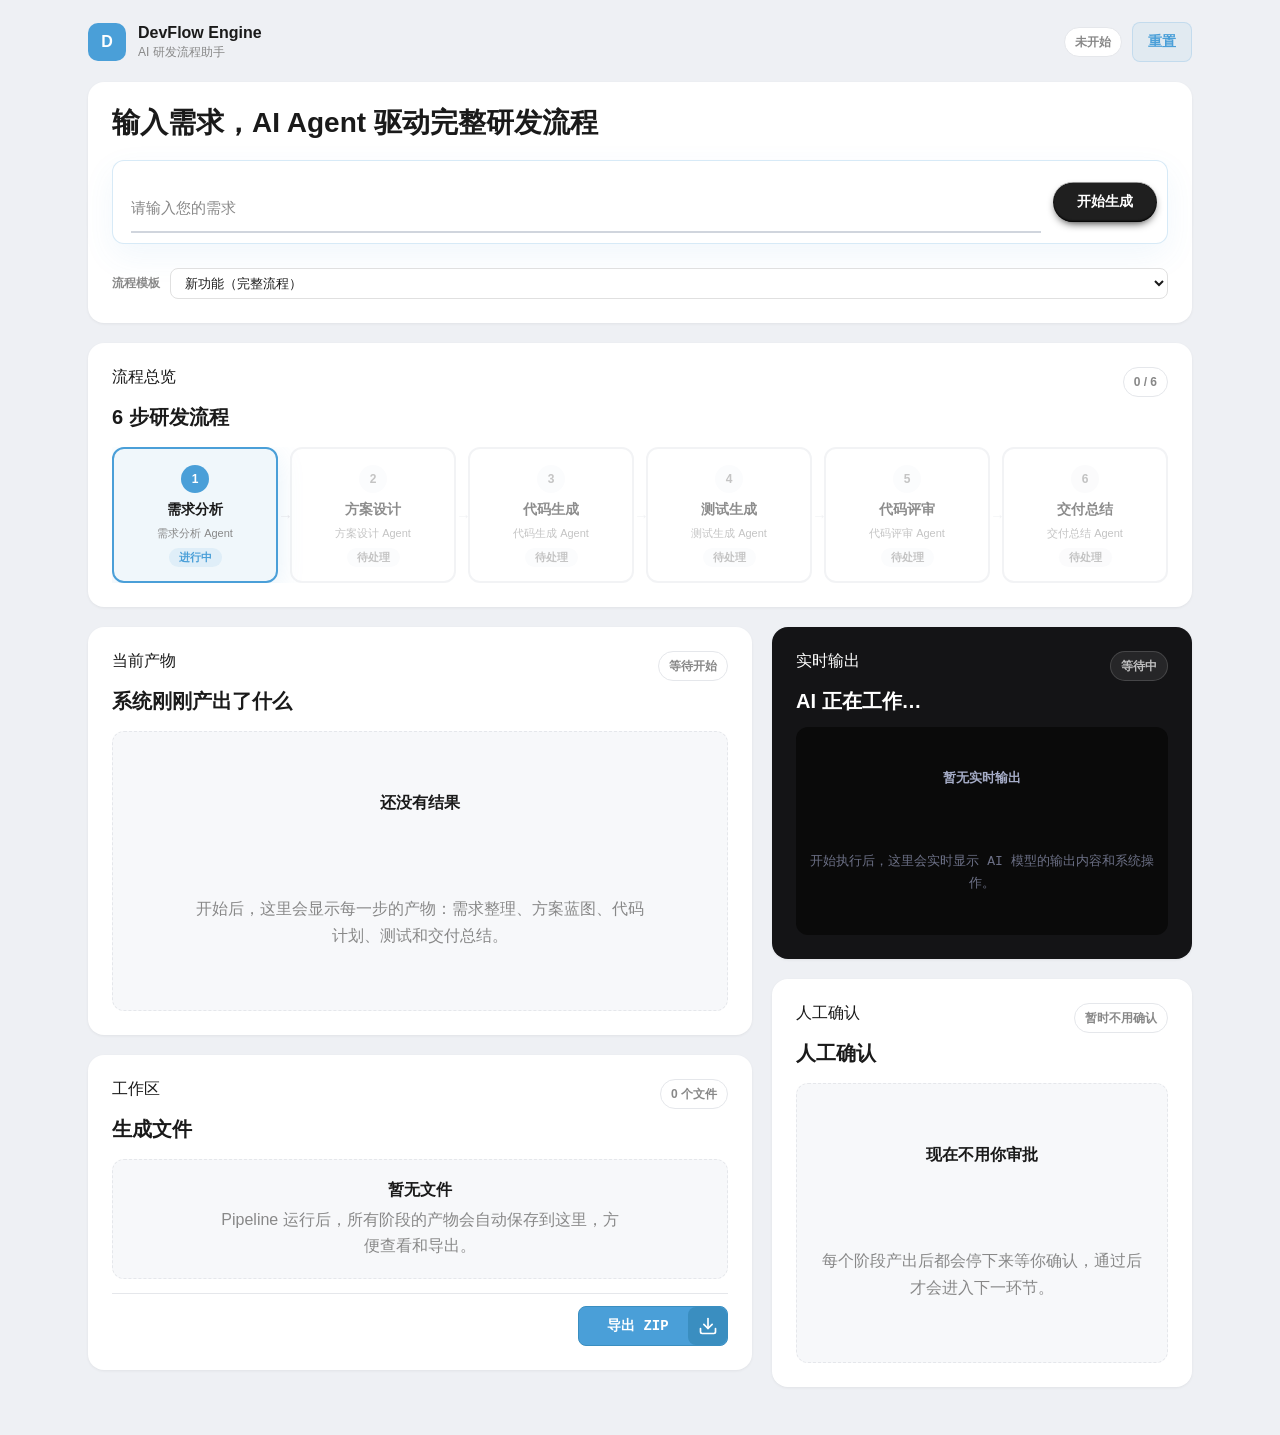
==== commit 26aae044: "feat: extract API base URL, add Netlify deploy config - Extract all hardcoded 127.0.0.1:8001 URLs to" ====
--- a/index.html
+++ b/index.html
@@ -293,6 +293,7 @@
     </form>
   </div>
 
+  <script src="config.js?v=soft-bento-17"></script>
   <script src="pipeline-core.js?v=soft-bento-17"></script>
   <script src="clarification-flow.js?v=soft-bento-17"></script>
   <script src="artifact-renderer.js?v=soft-bento-17"></script>
--- a/styles.css
+++ b/styles.css
@@ -679,7 +679,12 @@
   align-items: start;
 }
 
-.main-left,
+.main-left {
+  display: grid;
+  gap: 20px;
+  min-width: 0;
+}
+
 .main-right {
   display: grid;
   gap: 20px;
